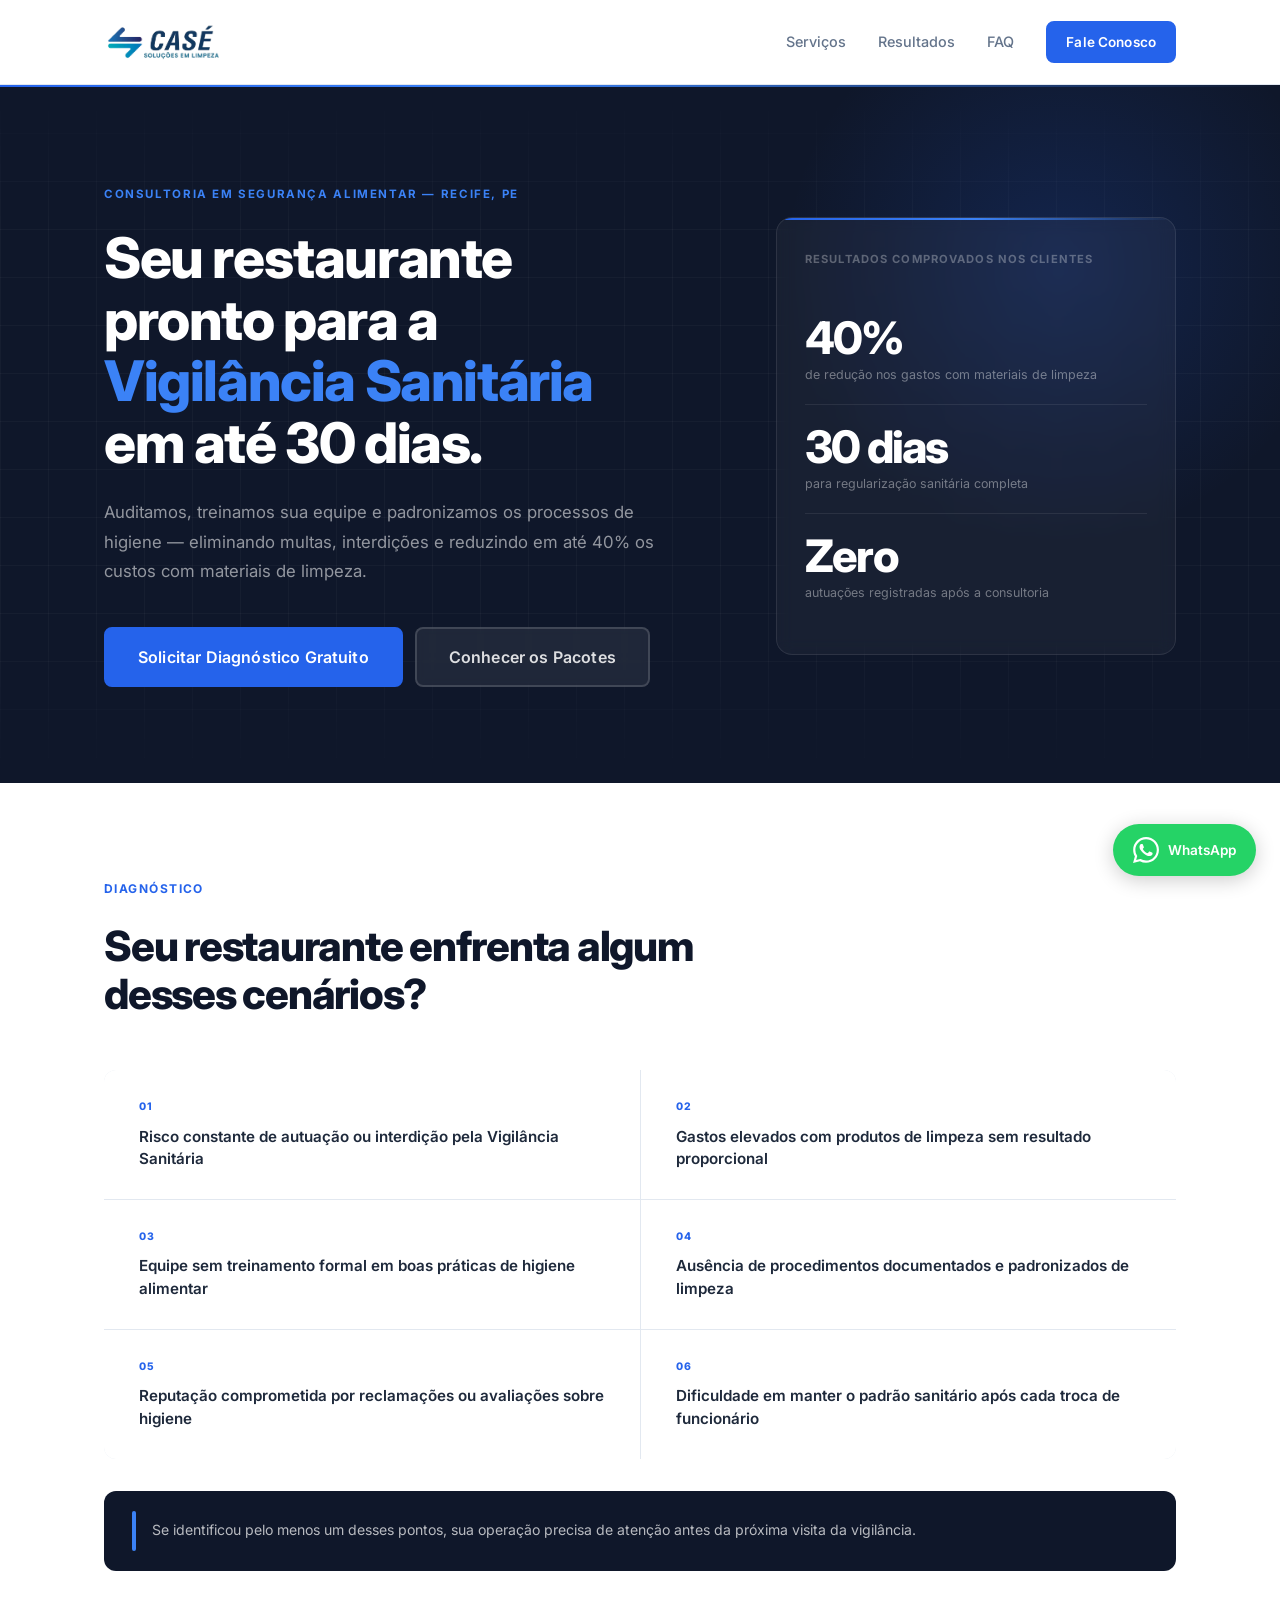
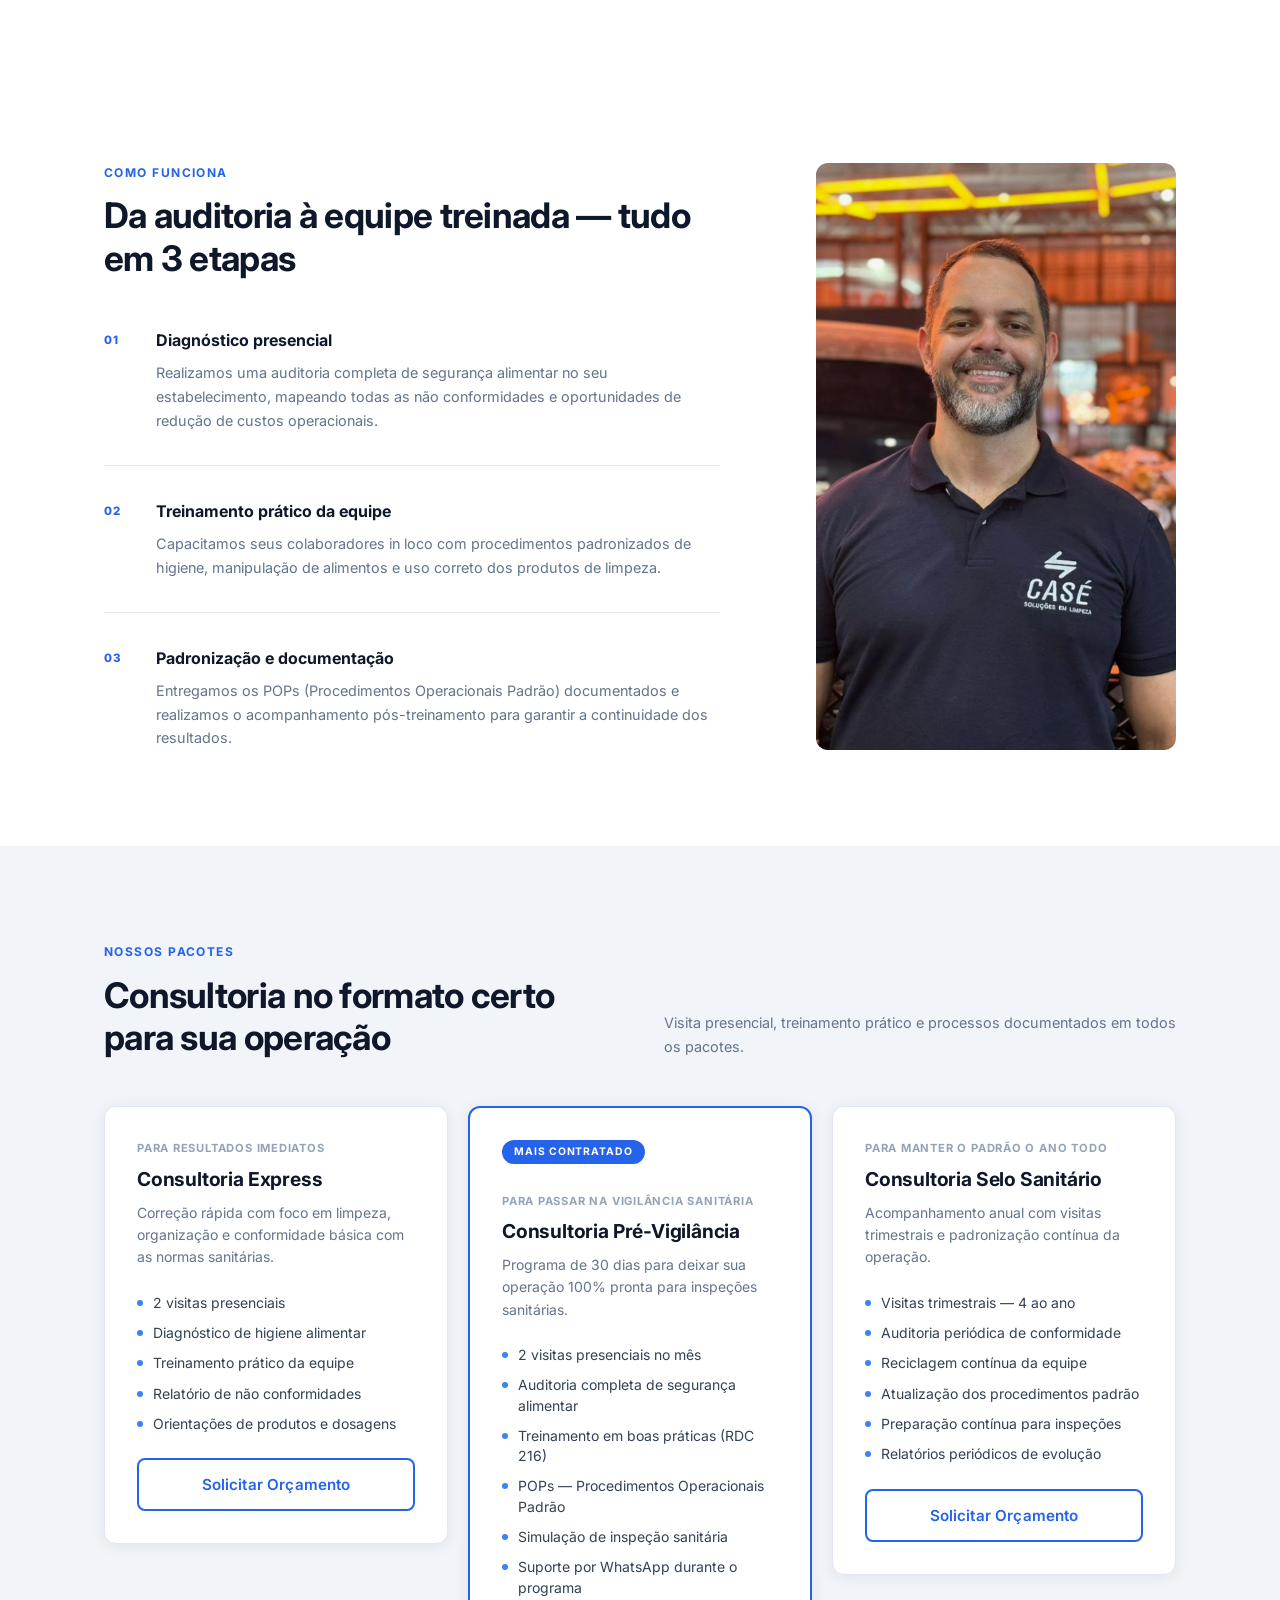
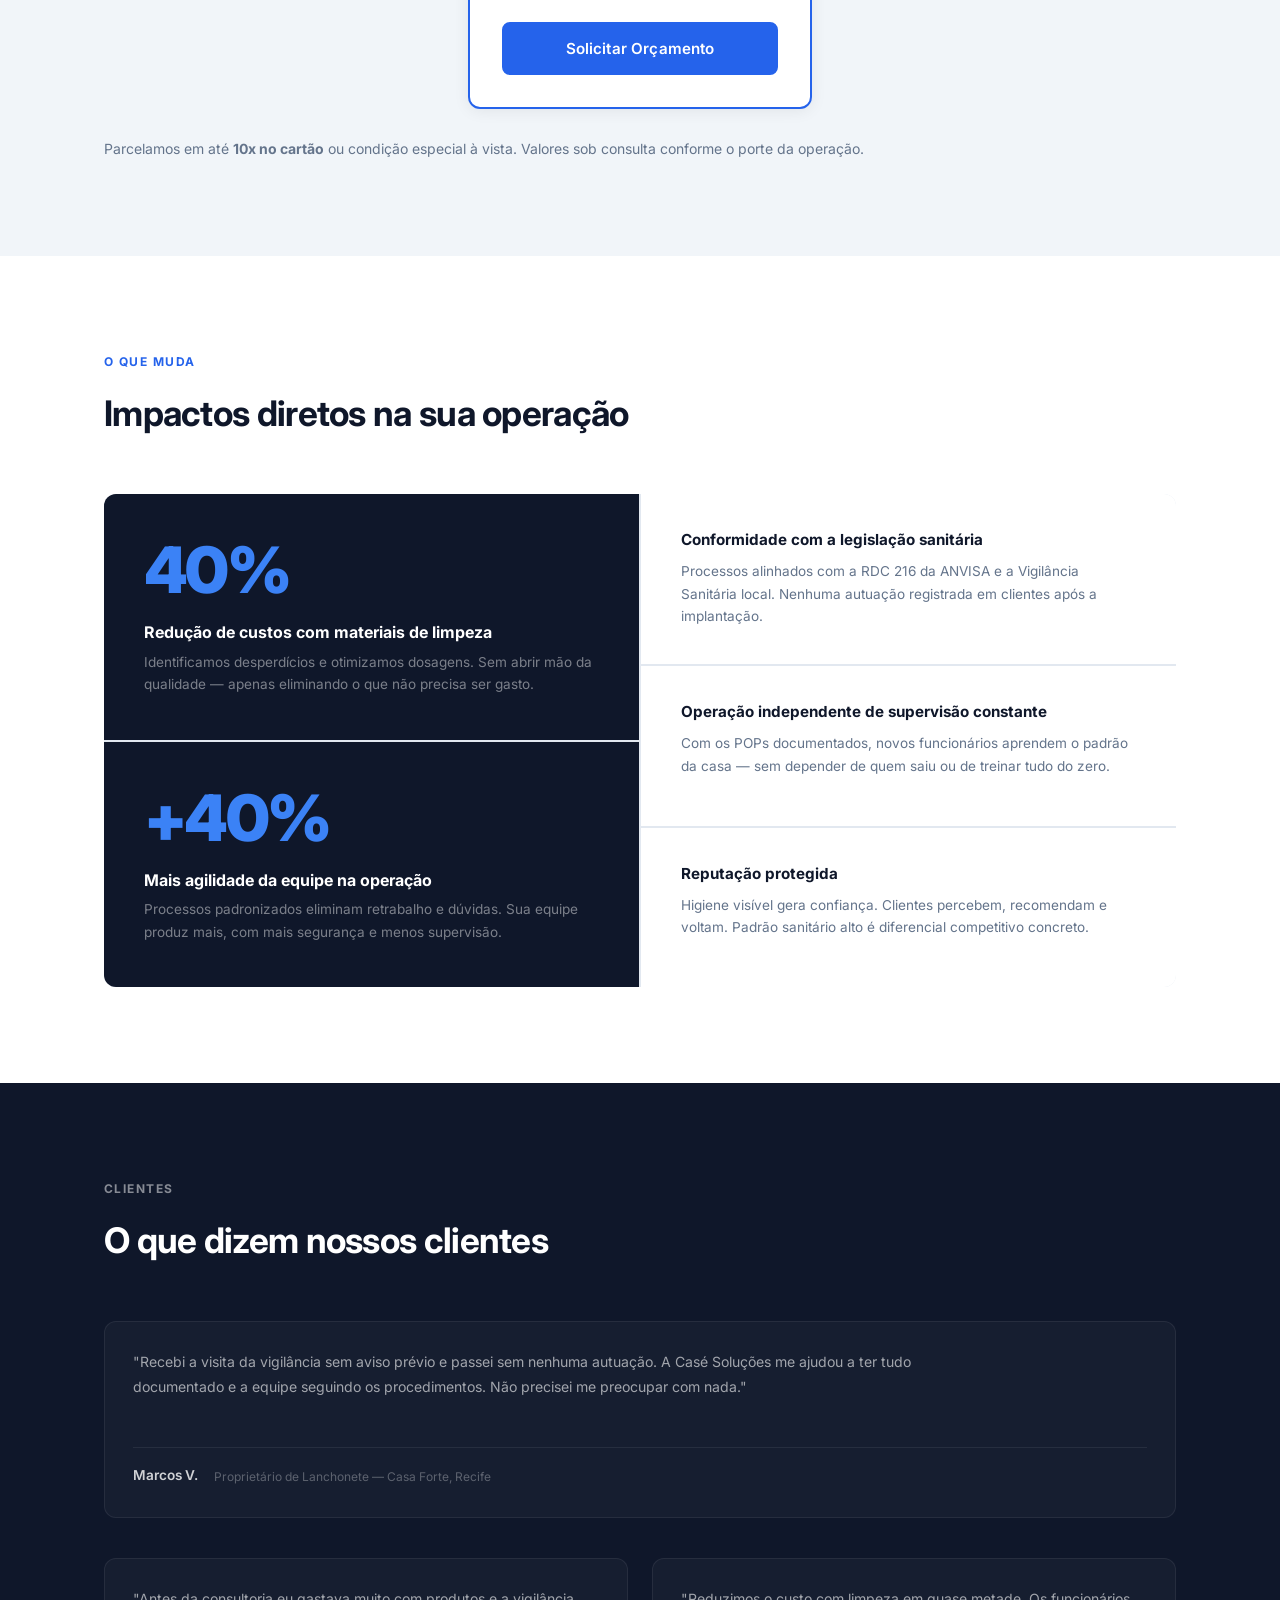
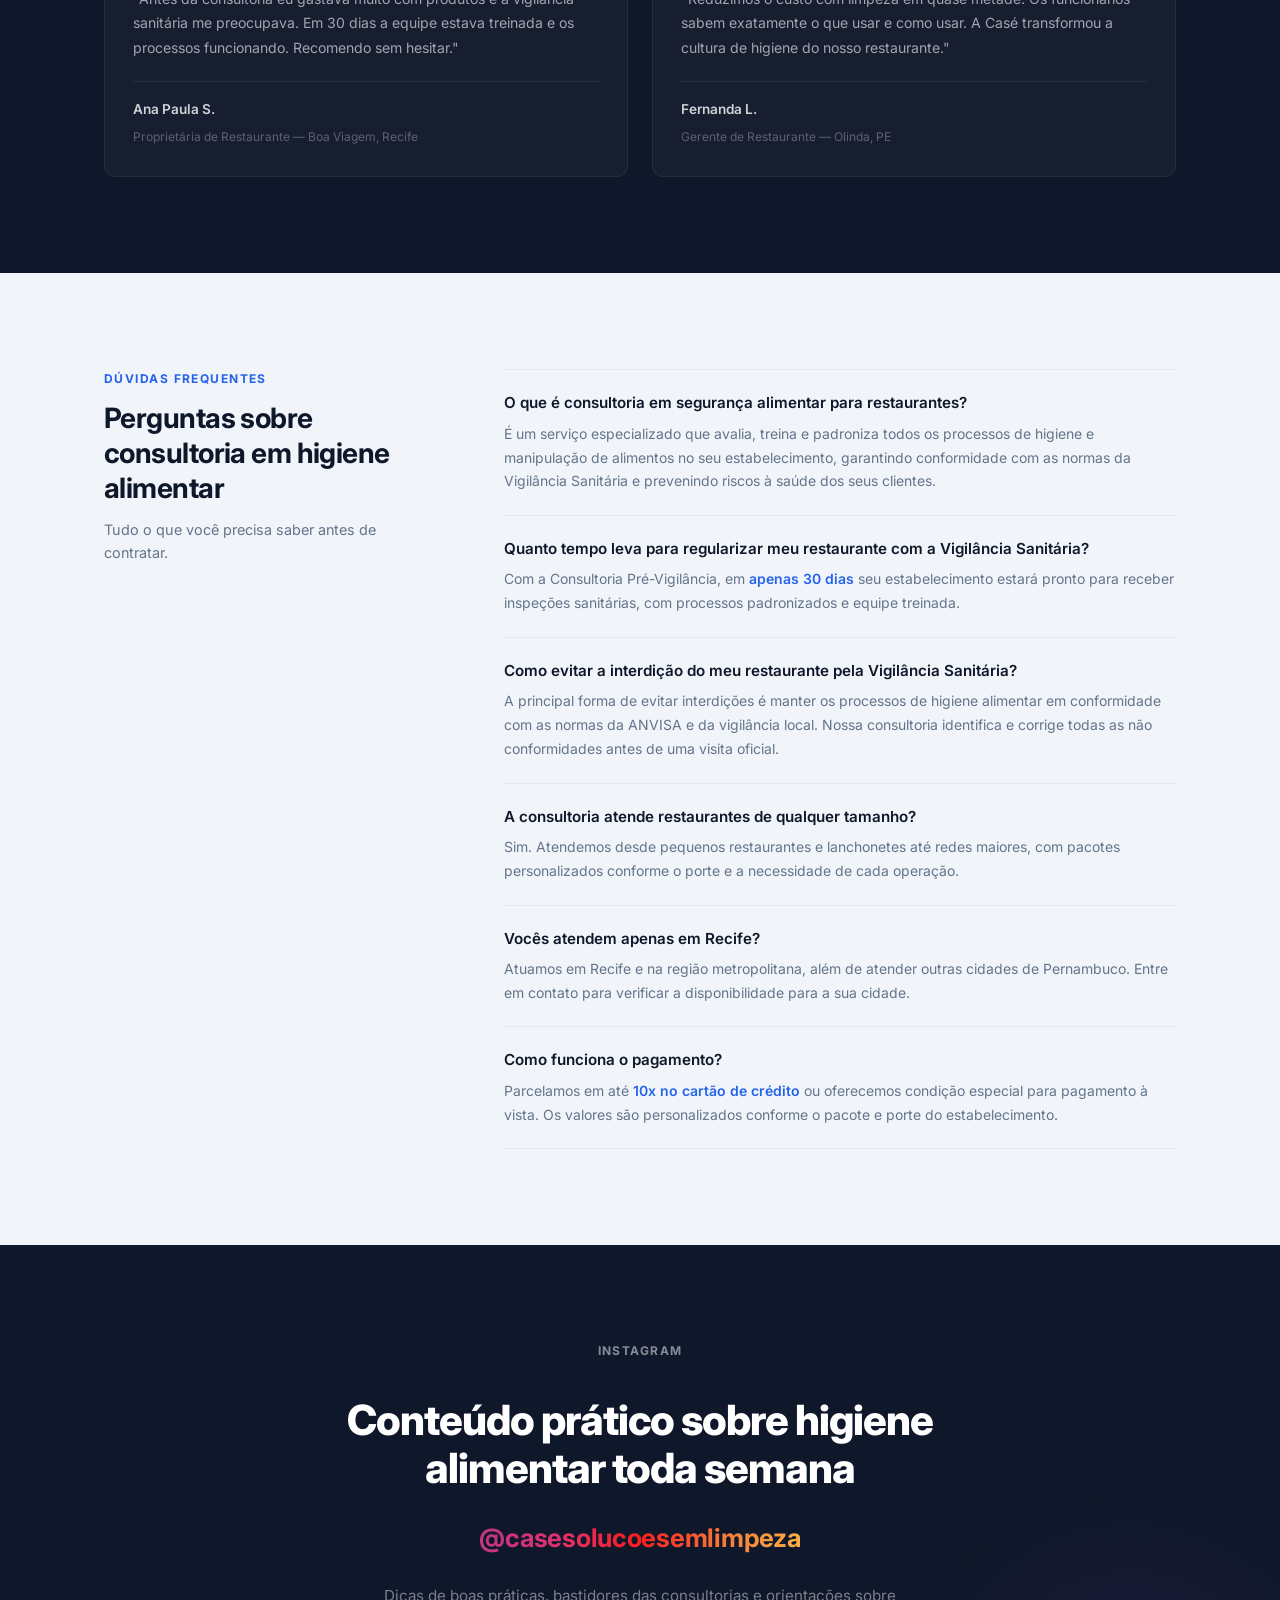
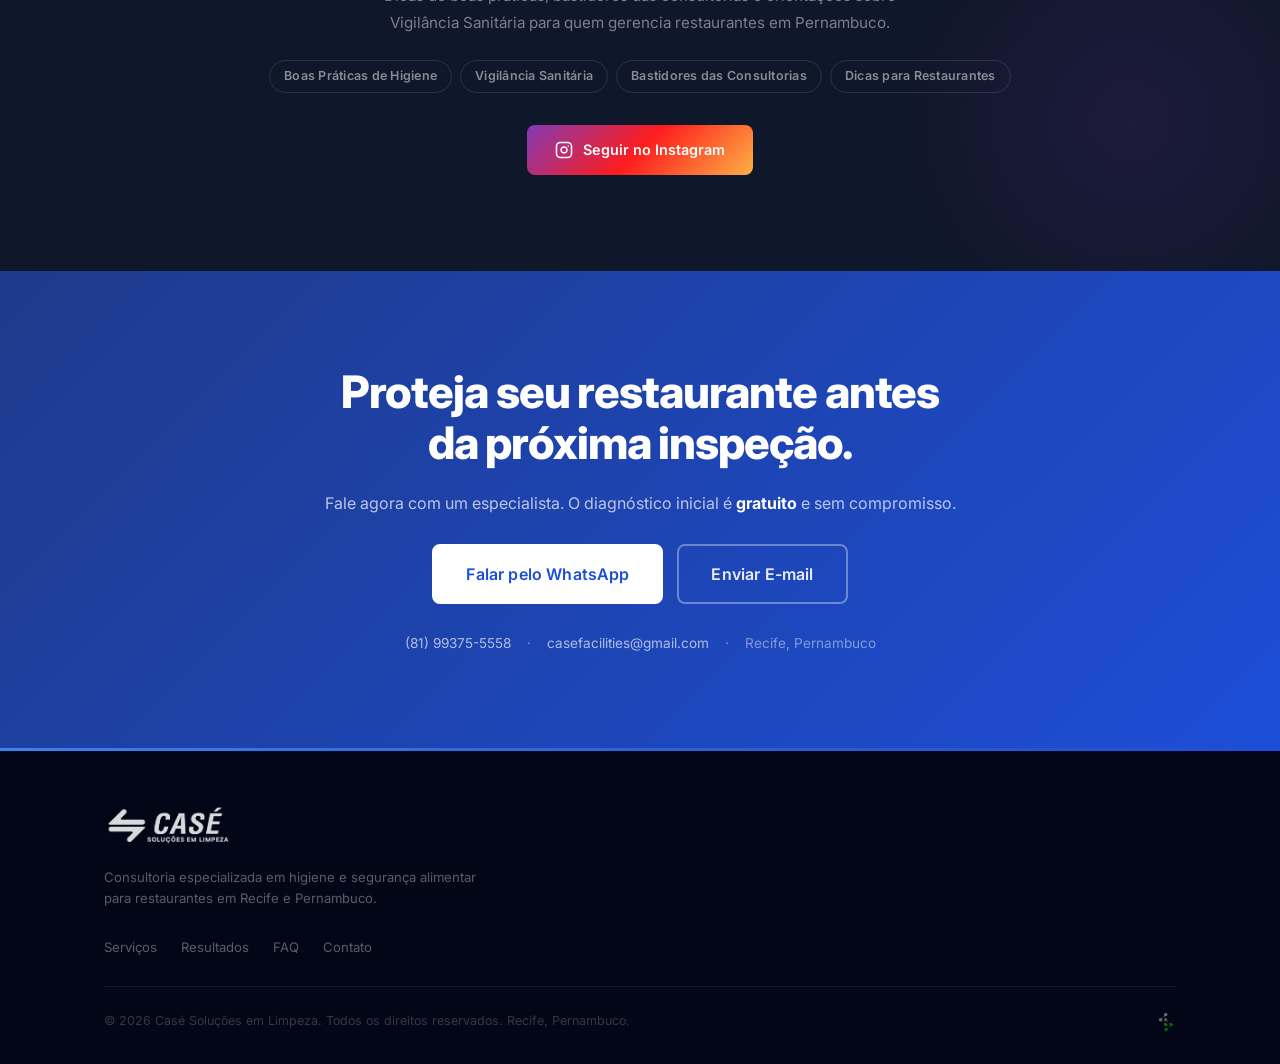
==== index.html @ 640d065f "feat: landing page Casé Soluções em Limpeza Landing page completa com foco em SEO e conversão para c" ====
<!DOCTYPE html>
<html lang="pt-BR">
<head>
  <meta charset="UTF-8" />
  <meta name="viewport" content="width=device-width, initial-scale=1.0" />

  <!-- SEO Primary -->
  <title>Consultoria em Higiene Alimentar para Restaurantes em Recife | Casé Soluções</title>
  <meta name="description" content="Evite multas e interdições da Vigilância Sanitária. Consultoria especializada em higiene e segurança alimentar para restaurantes em Recife e Pernambuco. Resultado em 30 dias. Fale agora." />
  <meta name="keywords" content="consultoria higiene alimentar restaurante, segurança alimentar Recife, vigilância sanitária restaurante, limpeza restaurante Recife, como evitar interdição restaurante, treinamento higiene alimentar Pernambuco, consultoria sanitária Recife, RDC 216 restaurante" />
  <meta name="robots" content="index, follow, max-snippet:-1, max-image-preview:large, max-video-preview:-1" />
  <meta name="author" content="Casé Soluções em Limpeza" />
  <meta name="theme-color" content="#0f172a" />
  <link rel="canonical" href="https://casesolucoesemlimpeza.com.br/" />

  <!-- Google Search Console: substituir pelo código fornecido pelo Google -->
  <!-- <meta name="google-site-verification" content="SEU_CODIGO_AQUI" /> -->

  <!-- Open Graph -->
  <meta property="og:type" content="website" />
  <meta property="og:site_name" content="Casé Soluções em Limpeza" />
  <meta property="og:title" content="Consultoria em Higiene Alimentar para Restaurantes | Casé Soluções" />
  <meta property="og:description" content="Evite multas e interdições. Consultoria especializada em segurança alimentar para restaurantes em Recife e PE. Resultado em 30 dias." />
  <meta property="og:url" content="https://casesolucoesemlimpeza.com.br/" />
  <meta property="og:locale" content="pt_BR" />
  <meta property="og:image" content="https://casesolucoesemlimpeza.com.br/og-image.jpg" />
  <meta property="og:image:width" content="1200" />
  <meta property="og:image:height" content="630" />
  <meta property="og:image:alt" content="Casé Soluções em Limpeza — Consultoria em Higiene Alimentar para Restaurantes em Recife" />

  <!-- Twitter / X Card -->
  <meta name="twitter:card" content="summary_large_image" />
  <meta name="twitter:title" content="Consultoria em Higiene Alimentar para Restaurantes | Casé Soluções" />
  <meta name="twitter:description" content="Evite multas e interdições da Vigilância Sanitária. Consultoria especializada em segurança alimentar para restaurantes em Recife e PE." />
  <meta name="twitter:image" content="https://casesolucoesemlimpeza.com.br/og-image.jpg" />

  <!-- Schema.org: LocalBusiness -->
  <script type="application/ld+json">
  {
    "@context": "https://schema.org",
    "@type": "LocalBusiness",
    "name": "Casé Soluções em Limpeza",
    "description": "Consultoria especializada em higiene e segurança alimentar para restaurantes e estabelecimentos de alimentação em Recife e Pernambuco.",
    "image": "https://casesolucoesemlimpeza.com.br/logo.png",
    "logo": "https://casesolucoesemlimpeza.com.br/logo.png",
    "telephone": "+55-81-99375-5558",
    "email": "casefacilities@gmail.com",
    "address": {
      "@type": "PostalAddress",
      "addressLocality": "Recife",
      "addressRegion": "PE",
      "addressCountry": "BR"
    },
    "geo": {
      "@type": "GeoCoordinates",
      "latitude": -8.0476,
      "longitude": -34.8770
    },
    "areaServed": [
      {
        "@type": "City",
        "name": "Recife"
      },
      {
        "@type": "State",
        "name": "Pernambuco"
      }
    ],
    "priceRange": "$$",
    "url": "https://casesolucoesemlimpeza.com.br/",
    "sameAs": [
      "https://www.instagram.com/casesolucoesemlimpeza"
    ],
    "contactPoint": {
      "@type": "ContactPoint",
      "telephone": "+55-81-99375-5558",
      "contactType": "customer service",
      "contactOption": "TollFree",
      "availableLanguage": "Portuguese"
    }
  }
  </script>

  <!-- Schema.org: Serviços -->
  <script type="application/ld+json">
  {
    "@context": "https://schema.org",
    "@type": "Service",
    "serviceType": "Consultoria em Higiene e Segurança Alimentar",
    "name": "Consultoria em Segurança Alimentar para Restaurantes",
    "description": "Auditoria, treinamento de equipe e padronização de processos de higiene alimentar para restaurantes e estabelecimentos de alimentação em Recife e Pernambuco.",
    "provider": {
      "@type": "LocalBusiness",
      "name": "Casé Soluções em Limpeza",
      "url": "https://casesolucoesemlimpeza.com.br/"
    },
    "areaServed": {
      "@type": "State",
      "name": "Pernambuco"
    },
    "hasOfferCatalog": {
      "@type": "OfferCatalog",
      "name": "Pacotes de Consultoria Sanitária",
      "itemListElement": [
        {
          "@type": "Offer",
          "itemOffered": {
            "@type": "Service",
            "name": "Consultoria Express",
            "description": "Correção rápida com 2 visitas presenciais, diagnóstico de higiene, treinamento prático e relatório de não conformidades."
          }
        },
        {
          "@type": "Offer",
          "itemOffered": {
            "@type": "Service",
            "name": "Consultoria Pré-Vigilância Sanitária",
            "description": "Programa de 30 dias com auditoria completa, treinamento em boas práticas (RDC 216), POPs documentados e simulação de inspeção sanitária."
          }
        },
        {
          "@type": "Offer",
          "itemOffered": {
            "@type": "Service",
            "name": "Consultoria Selo Sanitário",
            "description": "Acompanhamento anual com visitas trimestrais, auditoria periódica e atualização contínua dos procedimentos padrão."
          }
        }
      ]
    }
  }
  </script>

  <!-- Schema.org: FAQ -->
  <script type="application/ld+json">
  {
    "@context": "https://schema.org",
    "@type": "FAQPage",
    "mainEntity": [
      {
        "@type": "Question",
        "name": "O que é consultoria em segurança alimentar para restaurantes?",
        "acceptedAnswer": {
          "@type": "Answer",
          "text": "É um serviço especializado que avalia, treina e padroniza todos os processos de higiene e manipulação de alimentos no seu estabelecimento, garantindo conformidade com as normas da Vigilância Sanitária e prevenindo riscos à saúde dos clientes."
        }
      },
      {
        "@type": "Question",
        "name": "Quanto tempo leva para regularizar meu restaurante com a Vigilância Sanitária?",
        "acceptedAnswer": {
          "@type": "Answer",
          "text": "Com a nossa Consultoria Pré-Vigilância, em apenas 30 dias seu estabelecimento estará pronto para receber inspeções sanitárias, com processos padronizados e equipe treinada."
        }
      },
      {
        "@type": "Question",
        "name": "Como evitar interdição do meu restaurante pela Vigilância Sanitária?",
        "acceptedAnswer": {
          "@type": "Answer",
          "text": "A principal forma de evitar interdições é manter os processos de higiene alimentar em conformidade com as normas da ANVISA e vigilância local. Nossa consultoria identifica e corrige todas as não conformidades antes de uma visita oficial."
        }
      },
      {
        "@type": "Question",
        "name": "A consultoria atende restaurantes de qualquer tamanho?",
        "acceptedAnswer": {
          "@type": "Answer",
          "text": "Sim. Atendemos desde pequenos restaurantes e lanchonetes até redes maiores, com pacotes personalizados conforme o porte e necessidade de cada operação."
        }
      },
      {
        "@type": "Question",
        "name": "Vocês atendem apenas em Recife?",
        "acceptedAnswer": {
          "@type": "Answer",
          "text": "Atuamos em Recife e região metropolitana, além de atender outras cidades de Pernambuco. Entre em contato para verificar disponibilidade na sua cidade."
        }
      },
      {
        "@type": "Question",
        "name": "O que é a RDC 216 e como ela afeta meu restaurante?",
        "acceptedAnswer": {
          "@type": "Answer",
          "text": "A RDC 216 é a resolução da ANVISA que estabelece os requisitos de boas práticas para serviços de alimentação. Todo restaurante deve seguir suas diretrizes para evitar autuações e garantir a segurança dos alimentos servidos aos clientes."
        }
      }
    ]
  }
  </script>

  <link rel="icon" type="image/png" href="favicon-case.png" />
  <link rel="apple-touch-icon" href="favicon-case.png" />
  <link rel="preload" href="logo.png" as="image" />
  <link rel="stylesheet" href="styles.css" />
  <link rel="preconnect" href="https://fonts.googleapis.com" />
  <link rel="preconnect" href="https://fonts.gstatic.com" crossorigin />
  <link href="https://fonts.googleapis.com/css2?family=Inter:wght@400;500;600;700;800;900&display=swap" rel="stylesheet" />
</head>
<body>

  <!-- ===== HEADER ===== -->
  <header class="header" role="banner">
    <div class="container header__inner">
      <a href="/" class="logo" aria-label="Casé Soluções em Limpeza - Início">
        <img src="logo.png" alt="Casé Soluções em Limpeza" height="48" />
      </a>
      <nav class="header__nav" aria-label="Navegação principal">
        <a href="#servicos">Serviços</a>
        <a href="#resultados">Resultados</a>
        <a href="#faq">FAQ</a>
        <a href="#contato" class="btn btn--primary btn--sm">Fale Conosco</a>
      </nav>
    </div>
  </header>

  <main>

    <!-- ===== HERO ===== -->
    <section class="hero" aria-labelledby="hero-title">

      <!-- Decoração de fundo -->
      <div class="hero__bg-grid" aria-hidden="true"></div>
      <div class="hero__bg-glow" aria-hidden="true"></div>

      <div class="container hero__inner">

        <div class="hero__content">
          <p class="hero__eyebrow">Consultoria em Segurança Alimentar — Recife, PE</p>

          <h1 id="hero-title">
            Seu restaurante pronto para a<br />
            <span class="hero__accent">Vigilância Sanitária</span><br />
            em até 30 dias.
          </h1>

          <p class="hero__sub">
            Auditamos, treinamos sua equipe e padronizamos os processos de higiene — eliminando multas, interdições e reduzindo em até 40% os custos com materiais de limpeza.
          </p>

          <div class="hero__ctas">
            <a
              href="https://wa.me/5581993755558?text=Ol%C3%A1!%20Quero%20saber%20mais%20sobre%20a%20consultoria%20para%20meu%20restaurante."
              target="_blank"
              rel="noopener noreferrer"
              class="btn btn--primary btn--lg"
            >
              Solicitar Diagnóstico Gratuito
            </a>
            <a href="#servicos" class="btn btn--hero-secondary btn--lg">
              Conhecer os Pacotes
            </a>
          </div>
        </div>

        <div class="hero__aside" aria-hidden="true">
          <div class="hero__aside-card">
            <p class="hero__aside-label">Resultados comprovados nos clientes</p>
            <div class="hero__aside-stat">
              <span class="hero__aside-num">40%</span>
              <span class="hero__aside-desc">de redução nos gastos com materiais de limpeza</span>
            </div>
            <div class="hero__aside-divider"></div>
            <div class="hero__aside-stat">
              <span class="hero__aside-num">30 dias</span>
              <span class="hero__aside-desc">para regularização sanitária completa</span>
            </div>
            <div class="hero__aside-divider"></div>
            <div class="hero__aside-stat">
              <span class="hero__aside-num">Zero</span>
              <span class="hero__aside-desc">autuações registradas após a consultoria</span>
            </div>
          </div>
        </div>

      </div>
    </section>

    <!-- ===== PROBLEMA ===== -->
    <section class="problem" aria-labelledby="problem-title">
      <div class="container">
        <div class="problem__header">
          <p class="section__label">Diagnóstico</p>
          <h2 id="problem-title">Seu restaurante enfrenta algum desses cenários?</h2>
        </div>
        <ol class="problem__list" role="list">
          <li class="problem__item">
            <span class="problem__num" aria-hidden="true">01</span>
            <p>Risco constante de autuação ou interdição pela Vigilância Sanitária</p>
          </li>
          <li class="problem__item">
            <span class="problem__num" aria-hidden="true">02</span>
            <p>Gastos elevados com produtos de limpeza sem resultado proporcional</p>
          </li>
          <li class="problem__item">
            <span class="problem__num" aria-hidden="true">03</span>
            <p>Equipe sem treinamento formal em boas práticas de higiene alimentar</p>
          </li>
          <li class="problem__item">
            <span class="problem__num" aria-hidden="true">04</span>
            <p>Ausência de procedimentos documentados e padronizados de limpeza</p>
          </li>
          <li class="problem__item">
            <span class="problem__num" aria-hidden="true">05</span>
            <p>Reputação comprometida por reclamações ou avaliações sobre higiene</p>
          </li>
          <li class="problem__item">
            <span class="problem__num" aria-hidden="true">06</span>
            <p>Dificuldade em manter o padrão sanitário após cada troca de funcionário</p>
          </li>
        </ol>
        <p class="problem__note">
          Se identificou pelo menos um desses pontos, sua operação precisa de atenção antes da próxima visita da vigilância.
        </p>
      </div>
    </section>

    <!-- ===== SOLUÇÃO ===== -->
    <section class="solution" aria-labelledby="solution-title">
      <div class="container solution__inner">
        <div class="solution__text">
          <p class="section__label">Como funciona</p>
          <h2 id="solution-title">Da auditoria à equipe treinada — tudo em 3 etapas</h2>
          <ol class="solution__steps" role="list">
            <li class="solution__step">
              <span class="step-num" aria-hidden="true">01</span>
              <div>
                <h3>Diagnóstico presencial</h3>
                <p>Realizamos uma auditoria completa de segurança alimentar no seu estabelecimento, mapeando todas as não conformidades e oportunidades de redução de custos operacionais.</p>
              </div>
            </li>
            <li class="solution__step">
              <span class="step-num" aria-hidden="true">02</span>
              <div>
                <h3>Treinamento prático da equipe</h3>
                <p>Capacitamos seus colaboradores in loco com procedimentos padronizados de higiene, manipulação de alimentos e uso correto dos produtos de limpeza.</p>
              </div>
            </li>
            <li class="solution__step">
              <span class="step-num" aria-hidden="true">03</span>
              <div>
                <h3>Padronização e documentação</h3>
                <p>Entregamos os POPs (Procedimentos Operacionais Padrão) documentados e realizamos o acompanhamento pós-treinamento para garantir a continuidade dos resultados.</p>
              </div>
            </li>
          </ol>
        </div>
        <div class="solution__photo">
          <img
            src="foto-case.png"
            alt="Especialista em higiene alimentar da Casé Soluções — Recife, PE"
            width="480"
            height="480"
            loading="lazy"
            decoding="async"
          />
        </div>
      </div>
    </section>

    <!-- ===== SERVIÇOS ===== -->
    <section class="services" id="servicos" aria-labelledby="services-title">
      <div class="container">
        <div class="services__header">
          <div>
            <p class="section__label">Nossos pacotes</p>
            <h2 id="services-title">Consultoria no formato certo para sua operação</h2>
          </div>
          <p class="services__sub">Visita presencial, treinamento prático e processos documentados em todos os pacotes.</p>
        </div>

        <div class="plans" role="list">

          <article class="plan" role="listitem">
            <div class="plan__header">
              <p class="plan__tag">Para resultados imediatos</p>
              <h3 class="plan__name">Consultoria Express</h3>
              <p class="plan__desc">Correção rápida com foco em limpeza, organização e conformidade básica com as normas sanitárias.</p>
            </div>
            <ul class="plan__features" role="list">
              <li>2 visitas presenciais</li>
              <li>Diagnóstico de higiene alimentar</li>
              <li>Treinamento prático da equipe</li>
              <li>Relatório de não conformidades</li>
              <li>Orientações de produtos e dosagens</li>
            </ul>
            <a
              href="https://wa.me/5581993755558?text=Quero%20saber%20mais%20sobre%20a%20Consultoria%20Express"
              target="_blank"
              rel="noopener noreferrer"
              class="btn btn--outline"
            >Solicitar Orçamento</a>
          </article>

          <article class="plan plan--featured" role="listitem">
            <p class="plan__highlight-label">Mais contratado</p>
            <div class="plan__header">
              <p class="plan__tag">Para passar na Vigilância Sanitária</p>
              <h3 class="plan__name">Consultoria Pré-Vigilância</h3>
              <p class="plan__desc">Programa de 30 dias para deixar sua operação 100% pronta para inspeções sanitárias.</p>
            </div>
            <ul class="plan__features" role="list">
              <li>2 visitas presenciais no mês</li>
              <li>Auditoria completa de segurança alimentar</li>
              <li>Treinamento em boas práticas (RDC 216)</li>
              <li>POPs — Procedimentos Operacionais Padrão</li>
              <li>Simulação de inspeção sanitária</li>
              <li>Suporte por WhatsApp durante o programa</li>
            </ul>
            <a
              href="https://wa.me/5581993755558?text=Quero%20saber%20mais%20sobre%20a%20Consultoria%20Pr%C3%A9-Vigil%C3%A2ncia"
              target="_blank"
              rel="noopener noreferrer"
              class="btn btn--primary"
            >Solicitar Orçamento</a>
          </article>

          <article class="plan" role="listitem">
            <div class="plan__header">
              <p class="plan__tag">Para manter o padrão o ano todo</p>
              <h3 class="plan__name">Consultoria Selo Sanitário</h3>
              <p class="plan__desc">Acompanhamento anual com visitas trimestrais e padronização contínua da operação.</p>
            </div>
            <ul class="plan__features" role="list">
              <li>Visitas trimestrais — 4 ao ano</li>
              <li>Auditoria periódica de conformidade</li>
              <li>Reciclagem contínua da equipe</li>
              <li>Atualização dos procedimentos padrão</li>
              <li>Preparação contínua para inspeções</li>
              <li>Relatórios periódicos de evolução</li>
            </ul>
            <a
              href="https://wa.me/5581993755558?text=Quero%20saber%20mais%20sobre%20o%20Selo%20Sanit%C3%A1rio"
              target="_blank"
              rel="noopener noreferrer"
              class="btn btn--outline"
            >Solicitar Orçamento</a>
          </article>

        </div>

        <p class="plans__note">
          Parcelamos em até <strong>10x no cartão</strong> ou condição especial à vista. Valores sob consulta conforme o porte da operação.
        </p>
      </div>
    </section>

    <!-- ===== RESULTADOS ===== -->
    <section class="results" id="resultados" aria-labelledby="results-title">
      <div class="container">
        <p class="section__label">O que muda</p>
        <h2 id="results-title">Impactos diretos na sua operação</h2>
        <div class="results__layout">
          <div class="results__big">
            <div class="result__big-item">
              <span class="result__big-num">40%</span>
              <div class="result__big-text">
                <h3>Redução de custos com materiais de limpeza</h3>
                <p>Identificamos desperdícios e otimizamos dosagens. Sem abrir mão da qualidade — apenas eliminando o que não precisa ser gasto.</p>
              </div>
            </div>
            <div class="result__big-item">
              <span class="result__big-num">+40%</span>
              <div class="result__big-text">
                <h3>Mais agilidade da equipe na operação</h3>
                <p>Processos padronizados eliminam retrabalho e dúvidas. Sua equipe produz mais, com mais segurança e menos supervisão.</p>
              </div>
            </div>
          </div>
          <div class="results__list">
            <div class="result__list-item">
              <h3>Conformidade com a legislação sanitária</h3>
              <p>Processos alinhados com a RDC 216 da ANVISA e a Vigilância Sanitária local. Nenhuma autuação registrada em clientes após a implantação.</p>
            </div>
            <div class="result__list-item">
              <h3>Operação independente de supervisão constante</h3>
              <p>Com os POPs documentados, novos funcionários aprendem o padrão da casa — sem depender de quem saiu ou de treinar tudo do zero.</p>
            </div>
            <div class="result__list-item">
              <h3>Reputação protegida</h3>
              <p>Higiene visível gera confiança. Clientes percebem, recomendam e voltam. Padrão sanitário alto é diferencial competitivo concreto.</p>
            </div>
          </div>
        </div>
      </div>
    </section>

    <!-- ===== DEPOIMENTOS ===== -->
    <section class="testimonials" aria-labelledby="testimonials-title">
      <div class="container">
        <div class="testimonials__header">
          <p class="section__label section__label--light">Clientes</p>
          <h2 id="testimonials-title">O que dizem nossos clientes</h2>
        </div>

        <blockquote class="testimonial testimonial--featured">
          <p>"Recebi a visita da vigilância sem aviso prévio e passei sem nenhuma autuação. A Casé Soluções me ajudou a ter tudo documentado e a equipe seguindo os procedimentos. Não precisei me preocupar com nada."</p>
          <footer>
            <cite>Marcos V.</cite>
            <span>Proprietário de Lanchonete — Casa Forte, Recife</span>
          </footer>
        </blockquote>

        <div class="testimonials__row">
          <blockquote class="testimonial">
            <p>"Antes da consultoria eu gastava muito com produtos e a vigilância sanitária me preocupava. Em 30 dias a equipe estava treinada e os processos funcionando. Recomendo sem hesitar."</p>
            <footer>
              <cite>Ana Paula S.</cite>
              <span>Proprietária de Restaurante — Boa Viagem, Recife</span>
            </footer>
          </blockquote>
          <blockquote class="testimonial">
            <p>"Reduzimos o custo com limpeza em quase metade. Os funcionários sabem exatamente o que usar e como usar. A Casé transformou a cultura de higiene do nosso restaurante."</p>
            <footer>
              <cite>Fernanda L.</cite>
              <span>Gerente de Restaurante — Olinda, PE</span>
            </footer>
          </blockquote>
        </div>
      </div>
    </section>

    <!-- ===== FAQ ===== -->
    <section class="faq" id="faq" aria-labelledby="faq-title">
      <div class="container faq__inner">
        <div class="faq__header">
          <p class="section__label">Dúvidas frequentes</p>
          <h2 id="faq-title">Perguntas sobre consultoria em higiene alimentar</h2>
          <p class="faq__sub">Tudo o que você precisa saber antes de contratar.</p>
        </div>
        <dl class="faq__list">
          <div class="faq__item">
            <dt>O que é consultoria em segurança alimentar para restaurantes?</dt>
            <dd>É um serviço especializado que avalia, treina e padroniza todos os processos de higiene e manipulação de alimentos no seu estabelecimento, garantindo conformidade com as normas da Vigilância Sanitária e prevenindo riscos à saúde dos seus clientes.</dd>
          </div>
          <div class="faq__item">
            <dt>Quanto tempo leva para regularizar meu restaurante com a Vigilância Sanitária?</dt>
            <dd>Com a Consultoria Pré-Vigilância, em <strong>apenas 30 dias</strong> seu estabelecimento estará pronto para receber inspeções sanitárias, com processos padronizados e equipe treinada.</dd>
          </div>
          <div class="faq__item">
            <dt>Como evitar a interdição do meu restaurante pela Vigilância Sanitária?</dt>
            <dd>A principal forma de evitar interdições é manter os processos de higiene alimentar em conformidade com as normas da ANVISA e da vigilância local. Nossa consultoria identifica e corrige todas as não conformidades antes de uma visita oficial.</dd>
          </div>
          <div class="faq__item">
            <dt>A consultoria atende restaurantes de qualquer tamanho?</dt>
            <dd>Sim. Atendemos desde pequenos restaurantes e lanchonetes até redes maiores, com pacotes personalizados conforme o porte e a necessidade de cada operação.</dd>
          </div>
          <div class="faq__item">
            <dt>Vocês atendem apenas em Recife?</dt>
            <dd>Atuamos em Recife e na região metropolitana, além de atender outras cidades de Pernambuco. Entre em contato para verificar a disponibilidade para a sua cidade.</dd>
          </div>
          <div class="faq__item">
            <dt>Como funciona o pagamento?</dt>
            <dd>Parcelamos em até <strong>10x no cartão de crédito</strong> ou oferecemos condição especial para pagamento à vista. Os valores são personalizados conforme o pacote e porte do estabelecimento.</dd>
          </div>
        </dl>
      </div>
    </section>

    <!-- ===== INSTAGRAM ===== -->
    <section class="instagram" aria-labelledby="instagram-title">
      <div class="container instagram__inner">

        <p class="section__label section__label--light">Instagram</p>

        <h2 id="instagram-title">Conteúdo prático sobre higiene alimentar toda semana</h2>

        <a
          href="https://www.instagram.com/casesolucoesemlimpeza"
          target="_blank"
          rel="noopener noreferrer"
          class="instagram__handle-link"
          aria-label="Ver perfil no Instagram"
        >
          @casesolucoesemlimpeza
        </a>

        <p class="instagram__desc">Dicas de boas práticas, bastidores das consultorias e orientações sobre Vigilância Sanitária para quem gerencia restaurantes em Pernambuco.</p>

        <div class="instagram__topics" aria-label="Temas abordados">
          <span>Boas Práticas de Higiene</span>
          <span>Vigilância Sanitária</span>
          <span>Bastidores das Consultorias</span>
          <span>Dicas para Restaurantes</span>
        </div>

        <a
          href="https://www.instagram.com/casesolucoesemlimpeza"
          target="_blank"
          rel="noopener noreferrer"
          class="instagram__btn"
          aria-label="Seguir @casesolucoesemlimpeza no Instagram"
        >
          <svg xmlns="http://www.w3.org/2000/svg" width="18" height="18" viewBox="0 0 24 24" fill="none" stroke="currentColor" stroke-width="2" stroke-linecap="round" stroke-linejoin="round" aria-hidden="true">
            <rect x="2" y="2" width="20" height="20" rx="5" ry="5"></rect>
            <path d="M16 11.37A4 4 0 1 1 12.63 8 4 4 0 0 1 16 11.37z"></path>
            <line x1="17.5" y1="6.5" x2="17.51" y2="6.5"></line>
          </svg>
          Seguir no Instagram
        </a>

      </div>
    </section>

    <!-- ===== CTA FINAL ===== -->
    <section class="cta-final" id="contato" aria-labelledby="cta-title">
      <div class="container cta-final__inner">
        <h2 id="cta-title">Proteja seu restaurante antes da próxima inspeção.</h2>
        <p>Fale agora com um especialista. O diagnóstico inicial é <strong>gratuito</strong> e sem compromisso.</p>
        <div class="cta-final__actions">
          <a
            href="https://wa.me/5581993755558?text=Ol%C3%A1!%20Quero%20agendar%20um%20diagn%C3%B3stico%20gratuito%20para%20meu%20restaurante."
            target="_blank"
            rel="noopener noreferrer"
            class="btn btn--white btn--lg"
          >
            Falar pelo WhatsApp
          </a>
          <a href="mailto:casefacilities@gmail.com" class="btn btn--outline-light btn--lg">
            Enviar E-mail
          </a>
        </div>
        <address class="cta-final__contact">
          <a href="tel:+5581993755558">(81) 99375-5558</a>
          <span aria-hidden="true">·</span>
          <a href="mailto:casefacilities@gmail.com">casefacilities@gmail.com</a>
          <span aria-hidden="true">·</span>
          <span>Recife, Pernambuco</span>
        </address>
      </div>
    </section>

  </main>

  <!-- ===== FOOTER ===== -->
  <footer class="footer" role="contentinfo">
    <div class="container footer__inner">
      <div class="footer__brand">
        <img src="logo.png" alt="Casé Soluções em Limpeza" height="52" class="footer__logo-img" />
        <p>Consultoria especializada em higiene e segurança alimentar para restaurantes em Recife e Pernambuco.</p>
      </div>
      <nav class="footer__links" aria-label="Links do rodapé">
        <a href="#servicos">Serviços</a>
        <a href="#resultados">Resultados</a>
        <a href="#faq">FAQ</a>
        <a href="mailto:casefacilities@gmail.com">Contato</a>
      </nav>
      <div class="footer__bottom">
        <p class="footer__copy">
          &copy; 2026 Casé Soluções em Limpeza. Todos os direitos reservados. Recife, Pernambuco.
        </p>
        <a
          href="https://www.simpli.ia.br"
          target="_blank"
          rel="noopener noreferrer"
          class="footer__simpli"
          aria-label="Desenvolvido por Simpli"
        >
          <img src="simpli-branco.svg" alt="Simpli" height="20" />
        </a>
      </div>
    </div>
  </footer>

  <!-- WhatsApp Floating Button -->
  <a
    href="https://wa.me/5581993755558?text=Ol%C3%A1!%20Quero%20saber%20mais%20sobre%20a%20consultoria."
    target="_blank"
    rel="noopener noreferrer"
    class="whatsapp-float"
    aria-label="Falar pelo WhatsApp"
  >
    <svg xmlns="http://www.w3.org/2000/svg" viewBox="0 0 24 24" fill="currentColor" width="26" height="26" aria-hidden="true">
      <path d="M17.472 14.382c-.297-.149-1.758-.867-2.03-.967-.273-.099-.471-.148-.67.15-.197.297-.767.966-.94 1.164-.173.199-.347.223-.644.075-.297-.15-1.255-.463-2.39-1.475-.883-.788-1.48-1.761-1.653-2.059-.173-.297-.018-.458.13-.606.134-.133.298-.347.446-.52.149-.174.198-.298.298-.497.099-.198.05-.371-.025-.52-.075-.149-.669-1.612-.916-2.207-.242-.579-.487-.5-.669-.51-.173-.008-.371-.01-.57-.01-.198 0-.52.074-.792.372-.272.297-1.04 1.016-1.04 2.479 0 1.462 1.065 2.875 1.213 3.074.149.198 2.096 3.2 5.077 4.487.709.306 1.262.489 1.694.625.712.227 1.36.195 1.871.118.571-.085 1.758-.719 2.006-1.413.248-.694.248-1.289.173-1.413-.074-.124-.272-.198-.57-.347m-5.421 7.403h-.004a9.87 9.87 0 01-5.031-1.378l-.361-.214-3.741.982.998-3.648-.235-.374a9.86 9.86 0 01-1.51-5.26c.001-5.45 4.436-9.884 9.888-9.884 2.64 0 5.122 1.03 6.988 2.898a9.825 9.825 0 012.893 6.994c-.003 5.45-4.437 9.884-9.885 9.884m8.413-18.297A11.815 11.815 0 0012.05 0C5.495 0 .16 5.335.157 11.892c0 2.096.547 4.142 1.588 5.945L.057 24l6.305-1.654a11.882 11.882 0 005.683 1.448h.005c6.554 0 11.89-5.335 11.893-11.893a11.821 11.821 0 00-3.48-8.413z"/>
    </svg>
    <span>WhatsApp</span>
  </a>

</body>
</html>
---- styles.css ----
/* =============================================
   CASÉ SOLUÇÕES — Landing Page
   Design: Professional, Blue, Sales-focused
   ============================================= */

/* ===== RESET & BASE ===== */
*, *::before, *::after {
  box-sizing: border-box;
  margin: 0;
  padding: 0;
}

:root {
  /* Blues */
  --blue-900: #1e3a8a;
  --blue-800: #1d4ed8;
  --blue-600: #2563eb;
  --blue-500: #3b82f6;
  --blue-100: #dbeafe;
  --blue-50:  #eff6ff;

  /* Neutrals */
  --slate-950: #020617;
  --slate-900: #0f172a;
  --slate-800: #1e293b;
  --slate-700: #334155;
  --slate-500: #64748b;
  --slate-400: #94a3b8;
  --slate-200: #e2e8f0;
  --slate-100: #f1f5f9;
  --white:     #ffffff;

  --font: 'Inter', system-ui, -apple-system, sans-serif;
  --radius: 12px;
  --radius-sm: 8px;
  --shadow: 0 2px 16px rgba(0,0,0,0.07);
  --shadow-md: 0 4px 24px rgba(0,0,0,0.10);
  --shadow-lg: 0 8px 40px rgba(0,0,0,0.14);

  --max-w: 1120px;
  --section-py: 96px;
}

html {
  scroll-behavior: smooth;
  font-size: 16px;
}

body {
  font-family: var(--font);
  color: var(--slate-700);
  background: var(--white);
  line-height: 1.65;
  -webkit-font-smoothing: antialiased;
}

/* ===== UTILITIES ===== */
.container {
  width: 100%;
  max-width: var(--max-w);
  margin-inline: auto;
  padding-inline: 24px;
}

.section__label {
  display: block;
  font-size: 0.75rem;
  font-weight: 700;
  letter-spacing: 0.12em;
  text-transform: uppercase;
  color: var(--blue-600);
  margin-bottom: 12px;
}

.section__label--light { color: rgba(255,255,255,0.5); }

.section__sub {
  color: var(--slate-500);
  font-size: 1.05rem;
  max-width: 540px;
  margin: 8px auto 56px;
  text-align: center;
  line-height: 1.7;
}

/* ===== BUTTONS ===== */
.btn {
  display: inline-flex;
  align-items: center;
  justify-content: center;
  gap: 8px;
  font-family: var(--font);
  font-weight: 600;
  font-size: 0.95rem;
  border-radius: var(--radius-sm);
  padding: 12px 24px;
  cursor: pointer;
  text-decoration: none;
  transition: all 0.18s ease;
  border: 2px solid transparent;
  white-space: nowrap;
  letter-spacing: 0.01em;
}

.btn--sm  { font-size: 0.85rem; padding: 8px 18px; }
.btn--lg  { font-size: 1rem; padding: 15px 32px; }

.btn--primary {
  background: var(--blue-600);
  color: var(--white);
  border-color: var(--blue-600);
}
.btn--primary:hover {
  background: var(--blue-800);
  border-color: var(--blue-800);
  transform: translateY(-1px);
  box-shadow: 0 4px 20px rgba(37,99,235,0.35);
}

.btn--outline {
  background: transparent;
  color: var(--blue-600);
  border-color: var(--blue-600);
}
.btn--outline:hover {
  background: var(--blue-50);
  transform: translateY(-1px);
}

.btn--outline-light {
  background: transparent;
  color: rgba(255,255,255,0.9);
  border-color: rgba(255,255,255,0.35);
}
.btn--outline-light:hover {
  background: rgba(255,255,255,0.1);
  border-color: rgba(255,255,255,0.6);
}

.btn--white {
  background: var(--white);
  color: var(--blue-800);
  border-color: var(--white);
}
.btn--white:hover {
  background: var(--blue-50);
  box-shadow: 0 4px 20px rgba(0,0,0,0.15);
  transform: translateY(-1px);
}

/* ===== HEADER ===== */
.header {
  position: sticky;
  top: 0;
  z-index: 100;
  background: rgba(255,255,255,0.96);
  backdrop-filter: blur(8px);
  border-bottom: 1px solid var(--slate-200);
  padding: 18px 0;
}

.header__inner {
  display: flex;
  align-items: center;
  justify-content: space-between;
  gap: 24px;
}

.logo {
  display: flex;
  align-items: center;
  text-decoration: none;
}

.logo img {
  height: 48px;
  width: auto;
  display: block;
}

.header__nav {
  display: flex;
  align-items: center;
  gap: 32px;
}

.header__nav a:not(.btn) {
  text-decoration: none;
  color: var(--slate-500);
  font-size: 0.9rem;
  font-weight: 500;
  transition: color 0.15s;
}

.header__nav a:not(.btn):hover { color: var(--slate-900); }

/* ===== HERO ===== */
.hero {
  background: var(--slate-900);
  padding: 100px 0 96px;
  position: relative;
  overflow: hidden;
}

/* Linha de acento no topo */
.hero::before {
  content: '';
  position: absolute;
  top: 0;
  left: 0;
  right: 0;
  height: 2px;
  background: linear-gradient(90deg, var(--blue-600) 0%, var(--blue-500) 40%, transparent 100%);
  z-index: 2;
}

/* Grid sutil de fundo */
.hero__bg-grid {
  position: absolute;
  inset: 0;
  background-image:
    linear-gradient(rgba(255,255,255,0.03) 1px, transparent 1px),
    linear-gradient(90deg, rgba(255,255,255,0.03) 1px, transparent 1px);
  background-size: 48px 48px;
  -webkit-mask-image: linear-gradient(to bottom, transparent 0%, black 20%, black 80%, transparent 100%);
  mask-image: linear-gradient(to bottom, transparent 0%, black 20%, black 80%, transparent 100%);
  pointer-events: none;
}

/* Glow azul no canto superior direito */
.hero__bg-glow {
  position: absolute;
  top: -120px;
  right: -80px;
  width: 600px;
  height: 600px;
  background: radial-gradient(circle, rgba(37,99,235,0.18) 0%, transparent 65%);
  pointer-events: none;
}

.hero__inner {
  position: relative;
  z-index: 1;
  display: grid;
  grid-template-columns: 1fr 400px;
  gap: 64px;
  align-items: center;
}

.hero__content { max-width: 580px; }

.hero__eyebrow {
  font-size: 0.72rem;
  font-weight: 700;
  letter-spacing: 0.14em;
  text-transform: uppercase;
  color: var(--blue-500);
  margin-bottom: 24px;
}

.hero__content h1 {
  font-size: clamp(2.4rem, 4.5vw, 3.5rem);
  font-weight: 800;
  line-height: 1.1;
  color: var(--white);
  margin-bottom: 24px;
  letter-spacing: -0.025em;
}

.hero__accent {
  color: var(--blue-500);
}

.hero__sub {
  font-size: 1.05rem;
  color: rgba(255,255,255,0.55);
  margin-bottom: 40px;
  line-height: 1.75;
}

.hero__ctas {
  display: flex;
  gap: 12px;
  flex-wrap: wrap;
}

/* Botão secundário do hero */
.btn--hero-secondary {
  background: rgba(255,255,255,0.07);
  color: rgba(255,255,255,0.85);
  border-color: rgba(255,255,255,0.15);
  backdrop-filter: blur(4px);
}
.btn--hero-secondary:hover {
  background: rgba(255,255,255,0.12);
  border-color: rgba(255,255,255,0.3);
  color: var(--white);
}

/* Card lateral de métricas */
.hero__aside {
  display: flex;
  flex-direction: column;
}

.hero__aside-card {
  background: rgba(255,255,255,0.04);
  border: 1px solid rgba(255,255,255,0.09);
  border-radius: 16px;
  padding: 32px 28px;
  backdrop-filter: blur(8px);
  position: relative;
  overflow: hidden;
  display: flex;
  flex-direction: column;
  gap: 0;
}

.hero__aside-card::before {
  content: '';
  position: absolute;
  top: 0;
  left: 0;
  right: 0;
  height: 2px;
  background: linear-gradient(90deg, var(--blue-600), var(--blue-500), transparent);
}

.hero__aside-label {
  font-size: 0.7rem;
  font-weight: 700;
  letter-spacing: 0.1em;
  text-transform: uppercase;
  color: rgba(255,255,255,0.3);
  margin-bottom: 28px;
}

.hero__aside-stat {
  display: flex;
  flex-direction: column;
  gap: 5px;
  padding: 20px 0;
}

.hero__aside-num {
  font-size: 2.8rem;
  font-weight: 800;
  color: var(--white);
  line-height: 1;
  letter-spacing: -0.04em;
}

.hero__aside-desc {
  font-size: 0.78rem;
  color: rgba(255,255,255,0.4);
  line-height: 1.45;
}

.hero__aside-divider {
  height: 1px;
  background: rgba(255,255,255,0.08);
}

/* ===== PROBLEM ===== */
.problem {
  padding: var(--section-py) 0;
  background: var(--white);
}

.problem__header {
  display: flex;
  flex-direction: column;
  gap: 12px;
  margin-bottom: 52px;
  max-width: 600px;
}

.problem__header h2 {
  font-size: clamp(1.9rem, 3.5vw, 2.6rem);
  font-weight: 800;
  color: var(--slate-900);
  letter-spacing: -0.03em;
  line-height: 1.15;
}

/* Grid 2x3 de itens */
.problem__list {
  list-style: none;
  display: grid;
  grid-template-columns: 1fr 1fr;
  gap: 1px;
  background: var(--slate-200);
  border-radius: var(--radius);
  overflow: hidden;
  margin-bottom: 32px;
}

.problem__item {
  background: var(--white);
  padding: 28px 32px;
  display: flex;
  flex-direction: column;
  gap: 10px;
  border-left: 3px solid transparent;
  transition: border-color 0.2s, background 0.2s;
  cursor: default;
}

.problem__item:hover {
  background: var(--blue-50);
  border-left-color: var(--blue-600);
}

.problem__num {
  font-size: 0.65rem;
  font-weight: 800;
  letter-spacing: 0.12em;
  color: var(--blue-600);
}

.problem__item p {
  font-size: 0.95rem;
  font-weight: 600;
  color: var(--slate-800);
  line-height: 1.5;
}

/* Nota final */
.problem__note {
  display: flex;
  align-items: center;
  gap: 16px;
  background: var(--slate-900);
  color: rgba(255,255,255,0.7);
  border-radius: var(--radius);
  padding: 20px 28px;
  font-size: 0.88rem;
  line-height: 1.6;
}

.problem__note::before {
  content: '';
  display: block;
  width: 4px;
  height: 40px;
  background: var(--blue-500);
  border-radius: 2px;
  flex-shrink: 0;
}

/* ===== SOLUTION ===== */
.solution {
  padding: var(--section-py) 0;
}

.solution__inner {
  display: grid;
  grid-template-columns: 1fr 360px;
  gap: 96px;
  align-items: start;
}

.solution__text h2 {
  font-size: clamp(1.6rem, 3vw, 2.2rem);
  font-weight: 700;
  color: var(--slate-900);
  margin-bottom: 48px;
  line-height: 1.2;
  letter-spacing: -0.02em;
}

.solution__steps {
  list-style: none;
  display: flex;
  flex-direction: column;
}

.solution__step {
  display: flex;
  gap: 28px;
  align-items: flex-start;
  padding: 32px 0;
  border-bottom: 1px solid var(--slate-200);
}

.solution__step:first-child { padding-top: 0; }
.solution__step:last-child { border-bottom: none; padding-bottom: 0; }

.step-num {
  font-size: 0.72rem;
  font-weight: 800;
  letter-spacing: 0.08em;
  color: var(--blue-600);
  flex-shrink: 0;
  padding-top: 4px;
  min-width: 24px;
}

.solution__step h3 {
  font-size: 1rem;
  font-weight: 700;
  color: var(--slate-900);
  margin-bottom: 8px;
}

.solution__step p {
  font-size: 0.9rem;
  color: var(--slate-500);
  line-height: 1.65;
}

/* Foto lateral */
.solution__photo {
  position: relative;
  align-self: stretch;
}

.solution__photo img {
  width: 100%;
  height: 100%;
  object-fit: cover;
  object-position: center top;
  border-radius: var(--radius);
  display: block;
  filter: brightness(0.97);
}

/* ===== SERVICES ===== */
.services {
  padding: var(--section-py) 0;
  background: var(--slate-100);
}

.services__header {
  display: grid;
  grid-template-columns: 1fr 1fr;
  gap: 48px;
  align-items: end;
  margin-bottom: 48px;
}

.services__header h2 {
  font-size: clamp(1.6rem, 3vw, 2.2rem);
  font-weight: 700;
  color: var(--slate-900);
  letter-spacing: -0.02em;
  line-height: 1.2;
}

.services__sub {
  font-size: 0.9rem;
  color: var(--slate-500);
  line-height: 1.65;
}

.plans {
  display: grid;
  grid-template-columns: repeat(3, 1fr);
  gap: 20px;
  margin-bottom: 28px;
  align-items: start;
}

.plan {
  background: var(--white);
  border-radius: var(--radius);
  padding: 32px;
  box-shadow: var(--shadow);
  position: relative;
  display: flex;
  flex-direction: column;
  gap: 24px;
  border: 1px solid var(--slate-200);
  transition: box-shadow 0.2s, transform 0.2s;
}

.plan:hover {
  transform: translateY(-3px);
  box-shadow: var(--shadow-lg);
}

.plan--featured {
  border: 2px solid var(--blue-600);
}

.plan__highlight-label {
  display: inline-block;
  background: var(--blue-600);
  color: var(--white);
  font-size: 0.65rem;
  font-weight: 700;
  letter-spacing: 0.09em;
  text-transform: uppercase;
  padding: 3px 12px;
  border-radius: 100px;
  width: fit-content;
  margin-bottom: 4px;
}

.plan__tag {
  font-size: 0.7rem;
  color: var(--slate-400);
  text-transform: uppercase;
  letter-spacing: 0.07em;
  font-weight: 700;
}

.plan__name {
  font-size: 1.2rem;
  font-weight: 700;
  color: var(--slate-900);
  letter-spacing: -0.01em;
  margin: 6px 0 6px;
}

.plan__desc {
  font-size: 0.875rem;
  color: var(--slate-500);
  line-height: 1.6;
}

.plan__features {
  list-style: none;
  display: flex;
  flex-direction: column;
  gap: 10px;
  flex: 1;
}

.plan__features li {
  font-size: 0.875rem;
  color: var(--slate-700);
  padding-left: 16px;
  position: relative;
  line-height: 1.45;
}

.plan__features li::before {
  content: '';
  position: absolute;
  left: 0;
  top: 7px;
  width: 6px;
  height: 6px;
  border-radius: 50%;
  background: var(--blue-500);
}

.plan .btn { width: 100%; justify-content: center; }

.plans__note {
  font-size: 0.875rem;
  color: var(--slate-500);
}

/* ===== RESULTS ===== */
.results {
  padding: var(--section-py) 0;
}

.results h2 {
  font-size: clamp(1.6rem, 3vw, 2.2rem);
  font-weight: 700;
  color: var(--slate-900);
  margin-bottom: 52px;
  letter-spacing: -0.02em;
}

/* Layout assimétrico: números grandes à esquerda, lista à direita */
.results__layout {
  display: grid;
  grid-template-columns: 1fr 1fr;
  gap: 2px;
  background: var(--slate-200);
  border-radius: var(--radius);
  overflow: hidden;
}

.results__big {
  display: flex;
  flex-direction: column;
  gap: 2px;
}

.result__big-item {
  background: var(--slate-900);
  padding: 44px 40px;
  display: flex;
  flex-direction: column;
  gap: 20px;
  flex: 1;
  transition: background 0.15s;
}

.result__big-item:hover { background: var(--slate-800); }

.result__big-num {
  font-size: 4rem;
  font-weight: 900;
  color: var(--blue-500);
  line-height: 1;
  letter-spacing: -0.04em;
}

.result__big-text h3 {
  font-size: 1rem;
  font-weight: 700;
  color: var(--white);
  margin-bottom: 8px;
  line-height: 1.3;
}

.result__big-text p {
  font-size: 0.85rem;
  color: rgba(255,255,255,0.45);
  line-height: 1.65;
}

.results__list {
  display: flex;
  flex-direction: column;
  gap: 2px;
}

.result__list-item {
  background: var(--white);
  padding: 36px 40px;
  flex: 1;
  transition: background 0.15s;
}

.result__list-item:hover { background: var(--blue-50); }

.result__list-item h3 {
  font-size: 0.95rem;
  font-weight: 700;
  color: var(--slate-900);
  margin-bottom: 10px;
  line-height: 1.35;
}

.result__list-item p {
  font-size: 0.85rem;
  color: var(--slate-500);
  line-height: 1.65;
}

/* ===== TESTIMONIALS ===== */
.testimonials {
  padding: var(--section-py) 0;
  background: var(--slate-900);
}

.testimonials__header {
  margin-bottom: 52px;
}

.testimonials h2 {
  font-size: clamp(1.6rem, 3vw, 2.2rem);
  font-weight: 700;
  color: var(--white);
  letter-spacing: -0.02em;
}

/* Depoimento destaque */
.testimonial--featured {
  border-top: 1px solid rgba(255,255,255,0.08);
  border-bottom: 1px solid rgba(255,255,255,0.08);
  padding: 48px 0;
  margin-bottom: 40px;
}

.testimonial--featured p {
  font-size: 1.3rem;
  font-weight: 400;
  color: rgba(255,255,255,0.85);
  line-height: 1.65;
  max-width: 820px;
  margin-bottom: 28px;
}

.testimonial--featured footer { display: flex; align-items: center; gap: 16px; }

.testimonial--featured cite {
  font-size: 0.9rem;
  font-weight: 700;
  color: var(--white);
  font-style: normal;
}

.testimonial--featured footer span {
  font-size: 0.8rem;
  color: rgba(255,255,255,0.35);
}

/* Linha de depoimentos menores */
.testimonials__row {
  display: grid;
  grid-template-columns: 1fr 1fr;
  gap: 24px;
}

.testimonial {
  background: rgba(255,255,255,0.03);
  border: 1px solid rgba(255,255,255,0.07);
  border-radius: var(--radius);
  padding: 28px;
  display: flex;
  flex-direction: column;
  gap: 20px;
}

.testimonial p {
  font-size: 0.88rem;
  color: rgba(255,255,255,0.6);
  line-height: 1.75;
  flex: 1;
}

.testimonial footer {
  border-top: 1px solid rgba(255,255,255,0.07);
  padding-top: 16px;
}

.testimonial cite {
  display: block;
  font-size: 0.85rem;
  font-weight: 600;
  color: rgba(255,255,255,0.8);
  font-style: normal;
  margin-bottom: 2px;
}

.testimonial footer span {
  font-size: 0.75rem;
  color: rgba(255,255,255,0.3);
}

/* ===== FAQ ===== */
.faq {
  padding: var(--section-py) 0;
  background: var(--slate-100);
}

.faq__inner {
  display: grid;
  grid-template-columns: 320px 1fr;
  gap: 80px;
  align-items: start;
}

.faq__header h2 {
  font-size: clamp(1.3rem, 2.5vw, 1.75rem);
  font-weight: 700;
  color: var(--slate-900);
  margin-bottom: 12px;
  line-height: 1.25;
  letter-spacing: -0.02em;
}

.faq__sub {
  color: var(--slate-500);
  font-size: 0.9rem;
  line-height: 1.6;
}

.faq__list {
  display: flex;
  flex-direction: column;
  border-top: 1px solid var(--slate-200);
}

.faq__item {
  border-bottom: 1px solid var(--slate-200);
  padding: 22px 0;
}

.faq__item dt {
  font-size: 0.95rem;
  font-weight: 600;
  color: var(--slate-900);
  margin-bottom: 8px;
  line-height: 1.4;
}

.faq__item dd {
  font-size: 0.875rem;
  color: var(--slate-500);
  line-height: 1.7;
  margin-left: 0;
}

.faq__item dd strong { color: var(--blue-600); font-weight: 600; }

/* ===== INSTAGRAM ===== */
.instagram {
  background: var(--slate-900);
  padding: var(--section-py) 0;
  position: relative;
  overflow: hidden;
}

/* Glow decorativo no fundo */
.instagram::before {
  content: '';
  position: absolute;
  bottom: -100px;
  right: -100px;
  width: 500px;
  height: 500px;
  background: radial-gradient(circle, rgba(131,58,180,0.12) 0%, transparent 65%);
  pointer-events: none;
}

.instagram__inner {
  display: flex;
  flex-direction: column;
  align-items: center;
  text-align: center;
  gap: 24px;
  position: relative;
  z-index: 1;
}

.instagram__inner h2 {
  font-size: clamp(1.8rem, 3.5vw, 2.6rem);
  font-weight: 800;
  color: var(--white);
  letter-spacing: -0.025em;
  line-height: 1.15;
  max-width: 640px;
}

/* Handle com gradiente Instagram */
.instagram__handle-link {
  display: inline-block;
  font-size: clamp(1.1rem, 2.5vw, 1.6rem);
  font-weight: 700;
  letter-spacing: -0.01em;
  text-decoration: none;
  background: linear-gradient(90deg, #c13584, #e1306c, #fd1d1d, #f77737, #fcb045);
  -webkit-background-clip: text;
  -webkit-text-fill-color: transparent;
  background-clip: text;
  transition: opacity 0.2s;
}

.instagram__handle-link:hover { opacity: 0.8; }

.instagram__desc {
  font-size: 0.95rem;
  color: rgba(255,255,255,0.45);
  line-height: 1.75;
  max-width: 520px;
}

/* Tags de tópicos */
.instagram__topics {
  display: flex;
  flex-wrap: wrap;
  gap: 8px;
  justify-content: center;
}

.instagram__topics span {
  font-size: 0.78rem;
  font-weight: 600;
  color: rgba(255,255,255,0.5);
  border: 1px solid rgba(255,255,255,0.12);
  border-radius: 100px;
  padding: 5px 14px;
  letter-spacing: 0.02em;
}

/* Botão */
.instagram__btn {
  display: inline-flex;
  align-items: center;
  gap: 10px;
  background: linear-gradient(135deg, #833ab4 0%, #fd1d1d 50%, #fcb045 100%);
  color: var(--white);
  font-family: var(--font);
  font-size: 0.9rem;
  font-weight: 600;
  padding: 13px 28px;
  border-radius: var(--radius-sm);
  text-decoration: none;
  transition: opacity 0.2s, transform 0.2s;
  margin-top: 8px;
}

.instagram__btn:hover {
  opacity: 0.88;
  transform: translateY(-2px);
}

/* ===== CTA FINAL ===== */
.cta-final {
  padding: var(--section-py) 0;
  background: linear-gradient(135deg, var(--blue-900) 0%, var(--blue-800) 100%);
  text-align: center;
  position: relative;
  overflow: hidden;
}

.cta-final::after {
  content: '';
  position: absolute;
  bottom: 0;
  left: 0;
  right: 0;
  height: 3px;
  background: linear-gradient(90deg, var(--blue-500), transparent);
}

.cta-final__inner {
  display: flex;
  flex-direction: column;
  align-items: center;
  gap: 20px;
}

.cta-final h2 {
  font-size: clamp(1.8rem, 4vw, 2.8rem);
  font-weight: 800;
  color: var(--white);
  line-height: 1.15;
  letter-spacing: -0.025em;
  max-width: 640px;
}

.cta-final > .cta-final__inner > p {
  font-size: 1rem;
  color: rgba(255,255,255,0.7);
}

.cta-final p strong { color: var(--white); }

.cta-final__actions {
  display: flex;
  gap: 14px;
  flex-wrap: wrap;
  justify-content: center;
  margin: 8px 0;
}

.cta-final__contact {
  display: flex;
  gap: 16px;
  flex-wrap: wrap;
  justify-content: center;
  align-items: center;
  font-style: normal;
  font-size: 0.85rem;
  color: rgba(255,255,255,0.45);
}

.cta-final__contact a {
  color: rgba(255,255,255,0.65);
  text-decoration: none;
  transition: color 0.15s;
}

.cta-final__contact a:hover { color: var(--white); }

/* ===== FOOTER ===== */
.footer {
  background: var(--slate-950);
  padding: 48px 0 32px;
}

.footer__inner {
  display: flex;
  flex-direction: column;
  gap: 28px;
}

.footer__logo-img {
  height: 52px;
  width: auto;
  display: block;
  margin-bottom: 16px;
  /* inverte para ficar visível no fundo escuro */
  filter: brightness(0) invert(1);
  opacity: 0.85;
}

.footer__brand p {
  font-size: 0.82rem;
  color: rgba(255,255,255,0.35);
  line-height: 1.6;
  max-width: 400px;
}

.footer__links {
  display: flex;
  gap: 24px;
  flex-wrap: wrap;
}

.footer__links a {
  color: rgba(255,255,255,0.35);
  text-decoration: none;
  font-size: 0.82rem;
  transition: color 0.15s;
}

.footer__links a:hover { color: rgba(255,255,255,0.7); }

.footer__bottom {
  display: flex;
  align-items: center;
  justify-content: space-between;
  gap: 24px;
  border-top: 1px solid rgba(255,255,255,0.06);
  padding-top: 24px;
}

.footer__simpli {
  display: flex;
  align-items: center;
  opacity: 0.4;
  transition: opacity 0.2s;
  flex-shrink: 0;
}

.footer__simpli:hover { opacity: 0.75; }

.footer__simpli img {
  height: 20px;
  width: auto;
  display: block;
}

.footer__copy {
  font-size: 0.78rem;
  color: rgba(255,255,255,0.2);
}

/* ===== WHATSAPP FLOAT ===== */
.whatsapp-float {
  position: fixed;
  bottom: 24px;
  right: 24px;
  z-index: 999;
  background: #25d366;
  color: var(--white);
  border-radius: 100px;
  padding: 13px 20px;
  display: flex;
  align-items: center;
  gap: 9px;
  text-decoration: none;
  font-weight: 600;
  font-size: 0.85rem;
  box-shadow: 0 4px 20px rgba(0,0,0,0.2);
  transition: all 0.2s;
}

.whatsapp-float:hover {
  transform: translateY(-2px);
  box-shadow: 0 6px 28px rgba(0,0,0,0.25);
}

/* ===== RESPONSIVE ===== */

/* — Tablet landscape (1024px) — */
@media (max-width: 1024px) {
  :root { --section-py: 72px; }

  .hero__inner { grid-template-columns: 1fr; gap: 48px; }
  .hero__content { max-width: 100%; }

  .problem__header { gap: 8px; }
  .problem__list { grid-template-columns: 1fr; }

  .services__header { grid-template-columns: 1fr; gap: 12px; }

  .solution__inner { grid-template-columns: 1fr; gap: 48px; }
  .solution__photo { max-height: 420px; }
  .solution__photo img { object-position: center 20%; }

  .results__layout { grid-template-columns: 1fr; }

  .faq__inner { grid-template-columns: 1fr; gap: 48px; }
}

/* — Tablet portrait / Mobile grande (768px) — */
@media (max-width: 768px) {
  :root { --section-py: 56px; }

  /* Header */
  .header { padding: 12px 0; }
  .header__nav a:not(.btn) { display: none; }
  .logo img { height: 40px; }

  /* Hero */
  .hero { padding: 64px 0 56px; }
  .hero__inner { gap: 40px; }
  .hero__content h1 { font-size: clamp(2rem, 8vw, 2.8rem); }
  .hero__ctas { flex-direction: column; }
  .hero__ctas .btn { width: 100%; text-align: center; }
  .hero__aside-card { padding: 24px 20px; }
  .hero__aside-num { font-size: 2.2rem; }
  .hero__aside-stat { padding: 14px 0; }

  /* Problem */
  .problem__header h2 { font-size: clamp(1.6rem, 6vw, 2rem); }
  .problem__item { padding: 20px 20px; }

  /* Services */
  .plans { grid-template-columns: 1fr; }

  /* Results */
  .results__big { gap: 2px; }
  .result__big-num { font-size: 3rem; }
  .result__big-item { padding: 36px 28px; }
  .result__list-item { padding: 28px 28px; }

  /* Testimonials */
  .testimonial--featured { padding: 36px 0; }
  .testimonial--featured p { font-size: 1rem; }
  .testimonials__row { grid-template-columns: 1fr; }

  /* Instagram */
  .instagram__handle-link { font-size: 1.15rem; }
  .instagram__topics { gap: 6px; }

  /* CTA Final */
  .cta-final h2 { font-size: clamp(1.6rem, 6vw, 2.2rem); }
  .cta-final__actions { flex-direction: column; width: 100%; }
  .cta-final__actions .btn { width: 100%; }
  .cta-final__contact { flex-direction: column; gap: 8px; }

  /* Footer */
  .footer__bottom { flex-direction: column; align-items: flex-start; gap: 16px; }

  /* WhatsApp */
  .whatsapp-float span { display: none; }
  .whatsapp-float { padding: 14px; border-radius: 50%; }
}

/* — Mobile pequeno (480px) — */
@media (max-width: 480px) {
  :root { --section-py: 48px; }

  .container { padding-inline: 16px; }

  /* Hero */
  .hero { padding: 56px 0 48px; }
  .hero__content h1 { font-size: clamp(1.8rem, 8vw, 2.4rem); letter-spacing: -0.02em; }
  .hero__aside-num { font-size: 2rem; }
  .hero__eyebrow { font-size: 0.65rem; }

  /* Problem */
  .problem__item { padding: 18px 16px; gap: 8px; }
  .problem__item p { font-size: 0.9rem; }
  .problem__note { padding: 16px 20px; font-size: 0.85rem; }

  /* Services */
  .plan { padding: 24px 20px; }

  /* Solution */
  .solution__step { gap: 16px; }
  .solution__photo { max-height: 320px; }

  /* Results */
  .result__big-num { font-size: 2.4rem; }
  .result__big-item { padding: 28px 20px; }
  .result__list-item { padding: 24px 20px; }
  .result__list-item h3 { font-size: 0.9rem; }

  /* Testimonials */
  .testimonial { padding: 22px 18px; }
  .testimonial--featured { padding: 28px 0; }

  /* FAQ */
  .faq__item { padding: 18px 0; }
  .faq__item dt { font-size: 0.9rem; }

  /* Instagram */
  .instagram__inner h2 { font-size: 1.6rem; }
  .instagram__topics span { font-size: 0.72rem; padding: 4px 12px; }
  .instagram__btn { width: 100%; justify-content: center; }

  /* Footer */
  .footer { padding: 40px 0 24px; }
  .footer__links { gap: 16px; }
  .footer__copy { font-size: 0.72rem; }
  .footer__simpli img { height: 16px; }
}

/* — Touch targets mínimos (acessibilidade mobile) — */
@media (hover: none) and (pointer: coarse) {
  .btn { min-height: 48px; }
  .header__nav .btn { min-height: 40px; }
  .plan .btn { min-height: 48px; }
  .instagram__btn { min-height: 48px; }
  .whatsapp-float { min-height: 52px; min-width: 52px; }
  .faq__item dt { padding: 4px 0; cursor: pointer; }
}
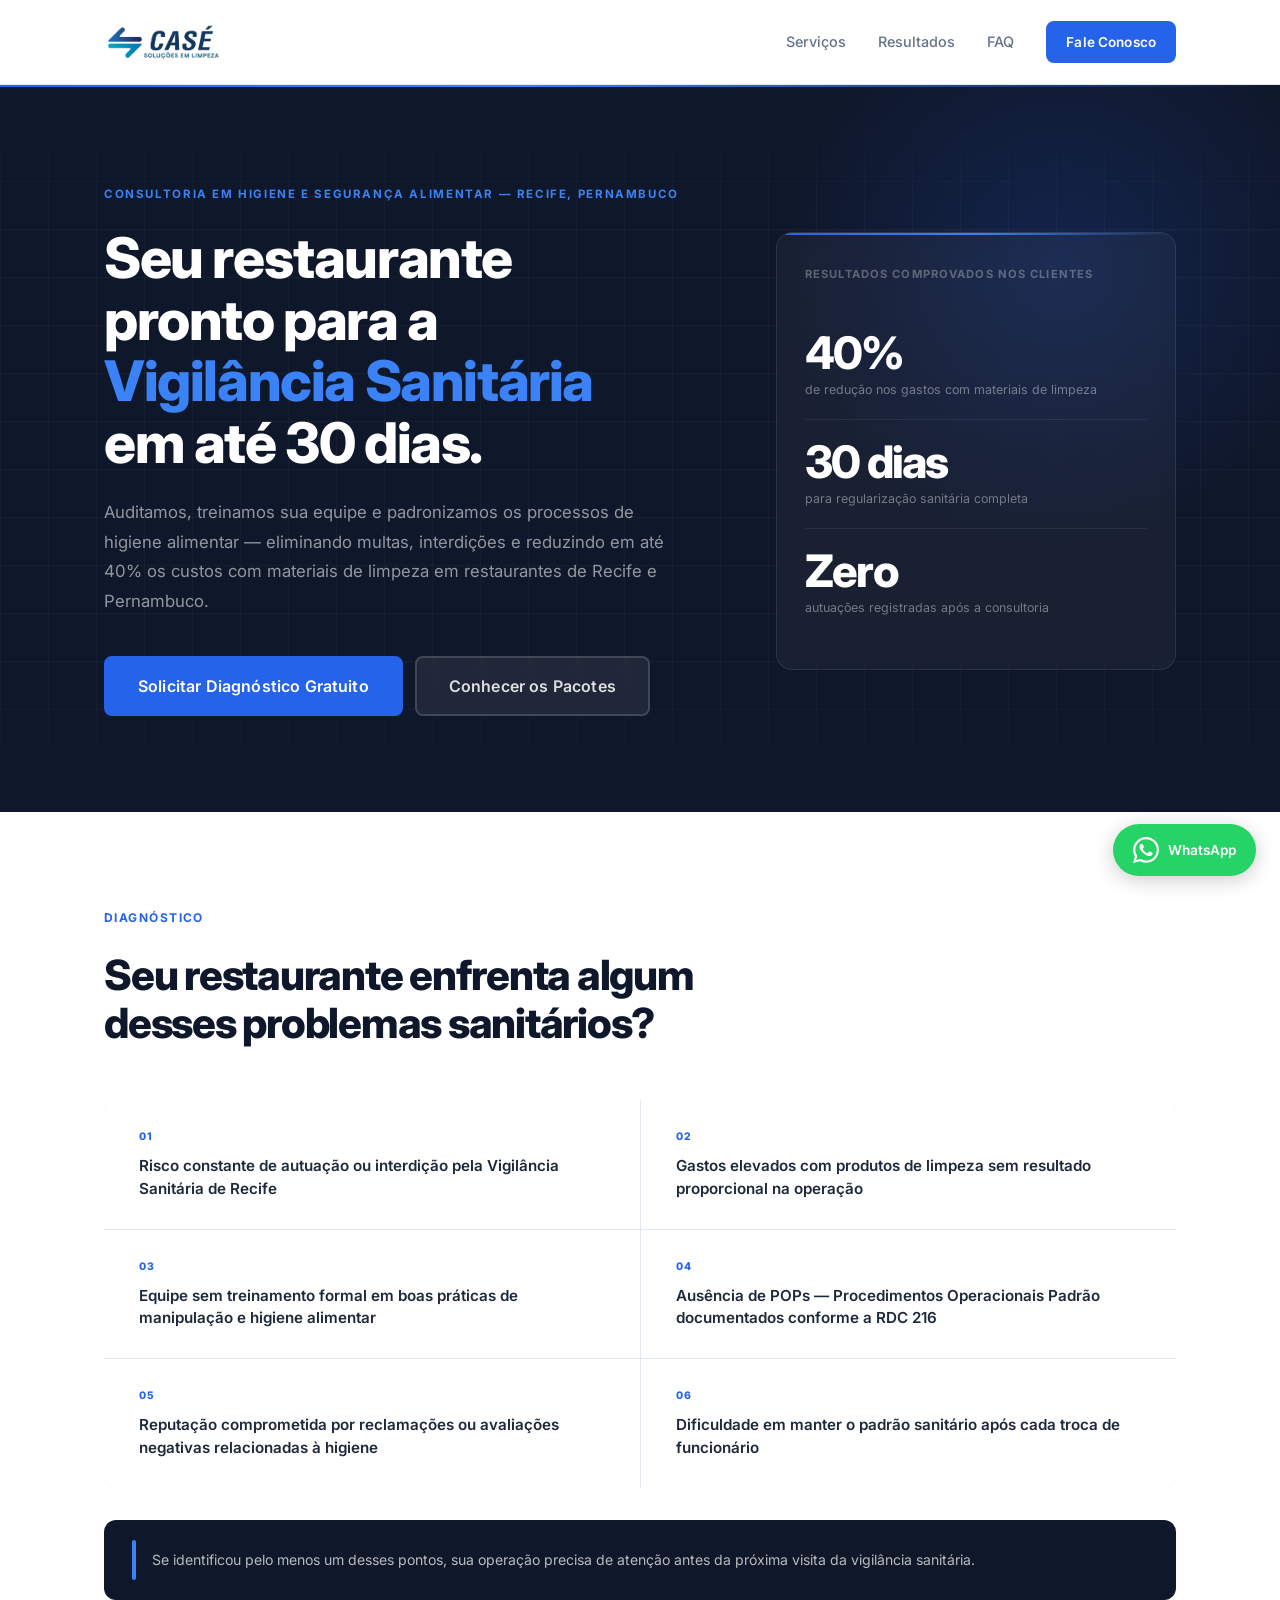
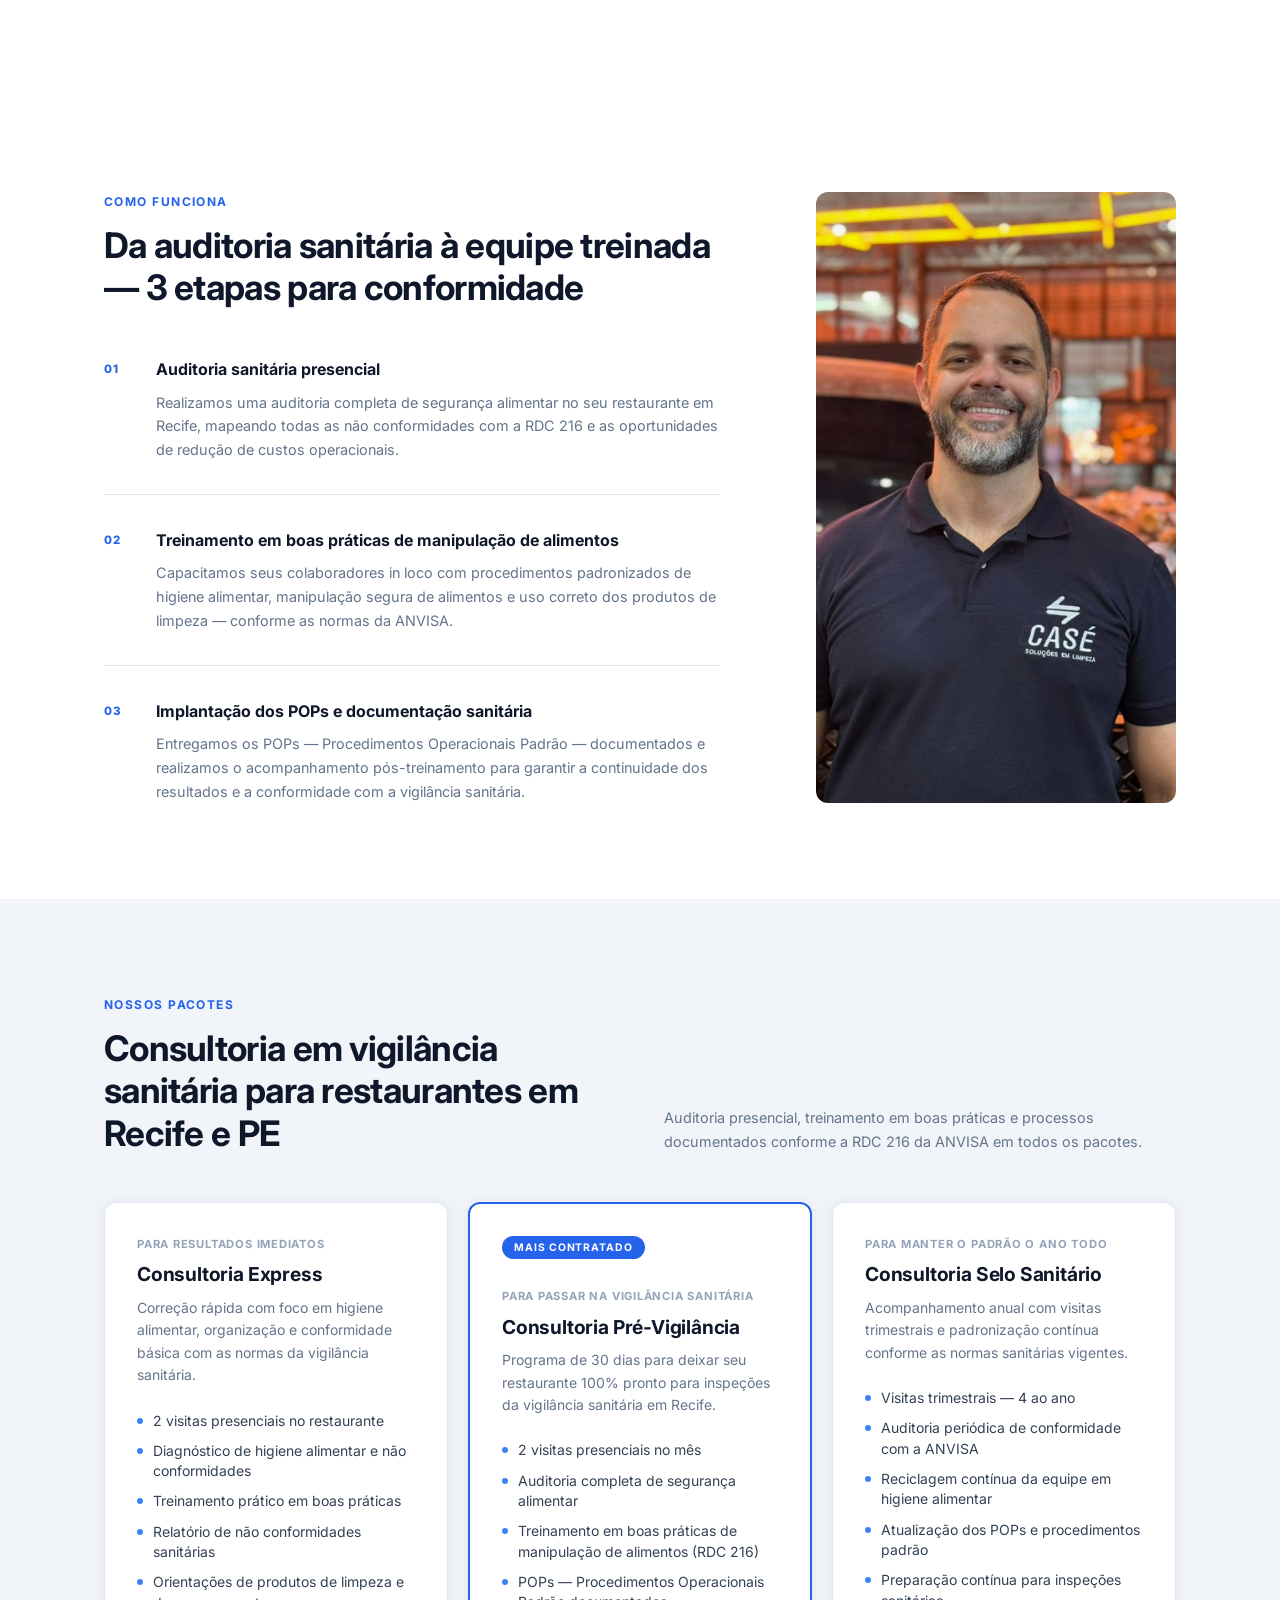
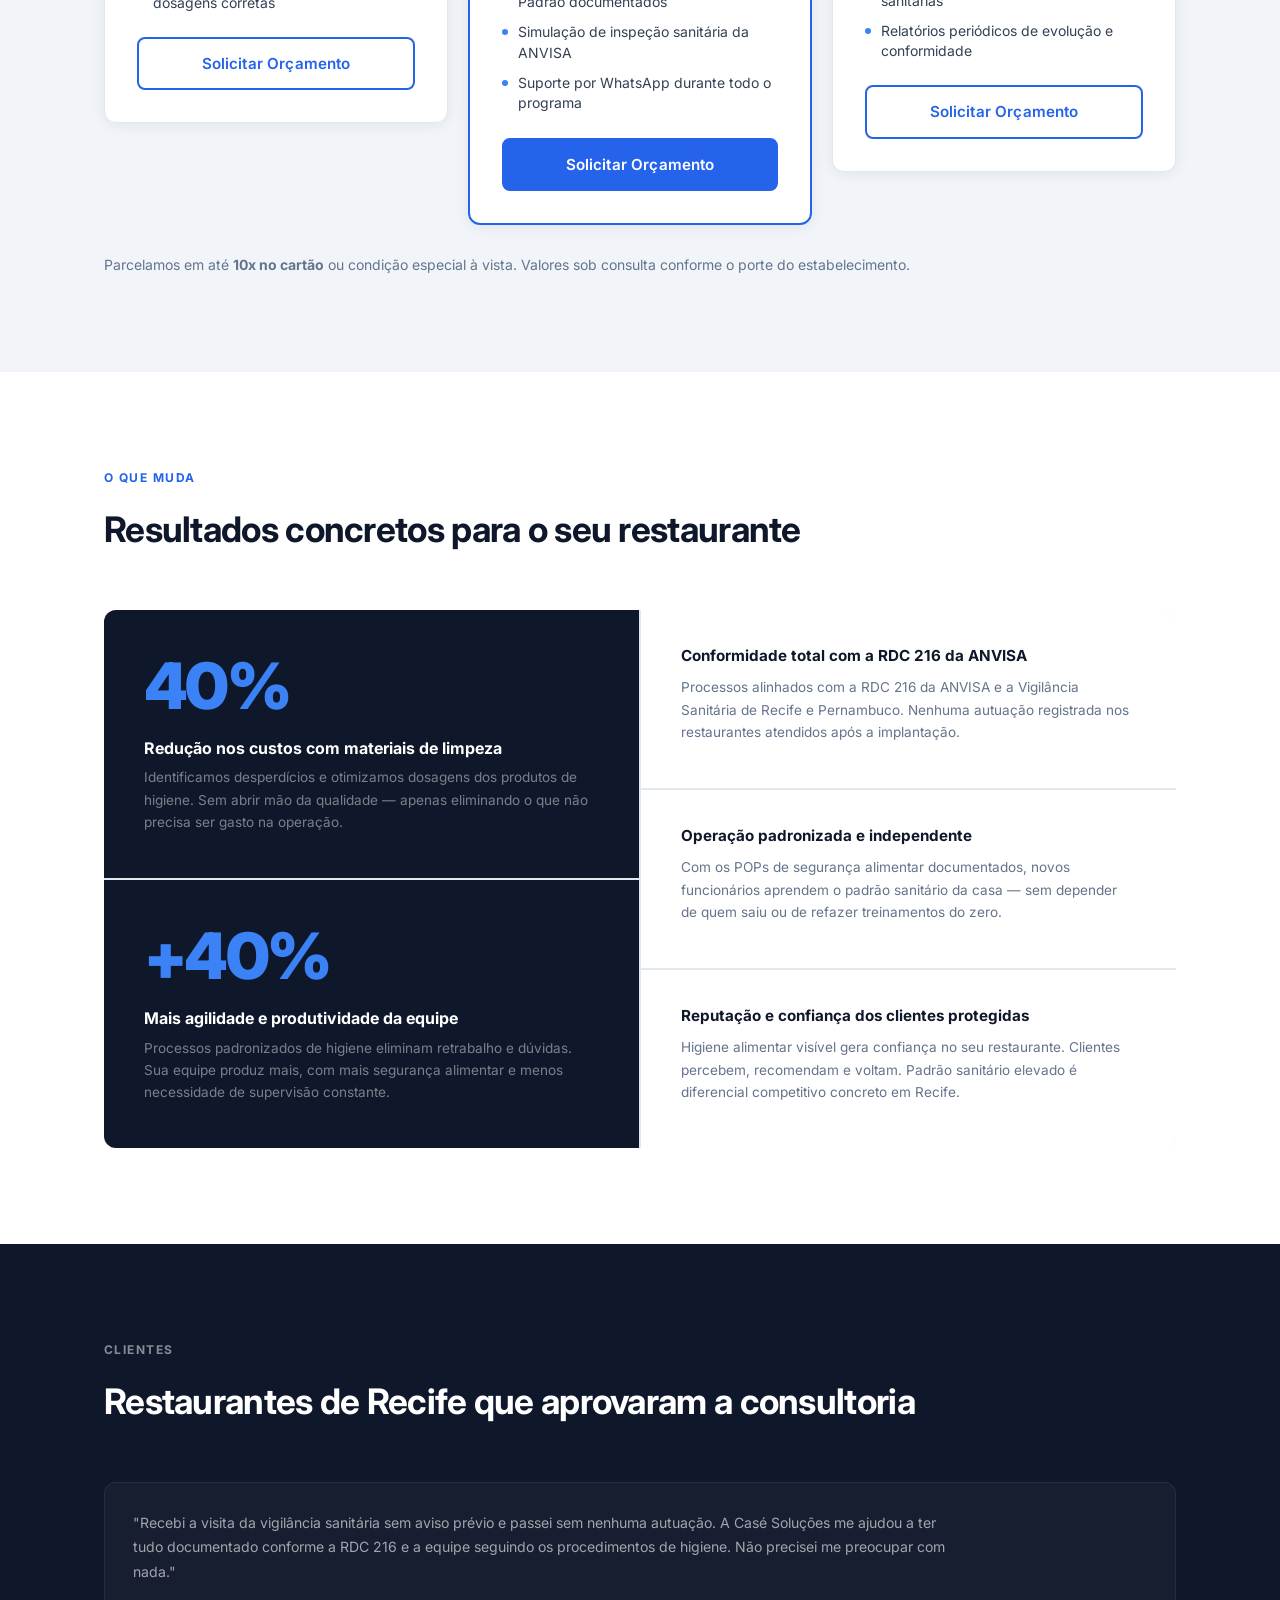
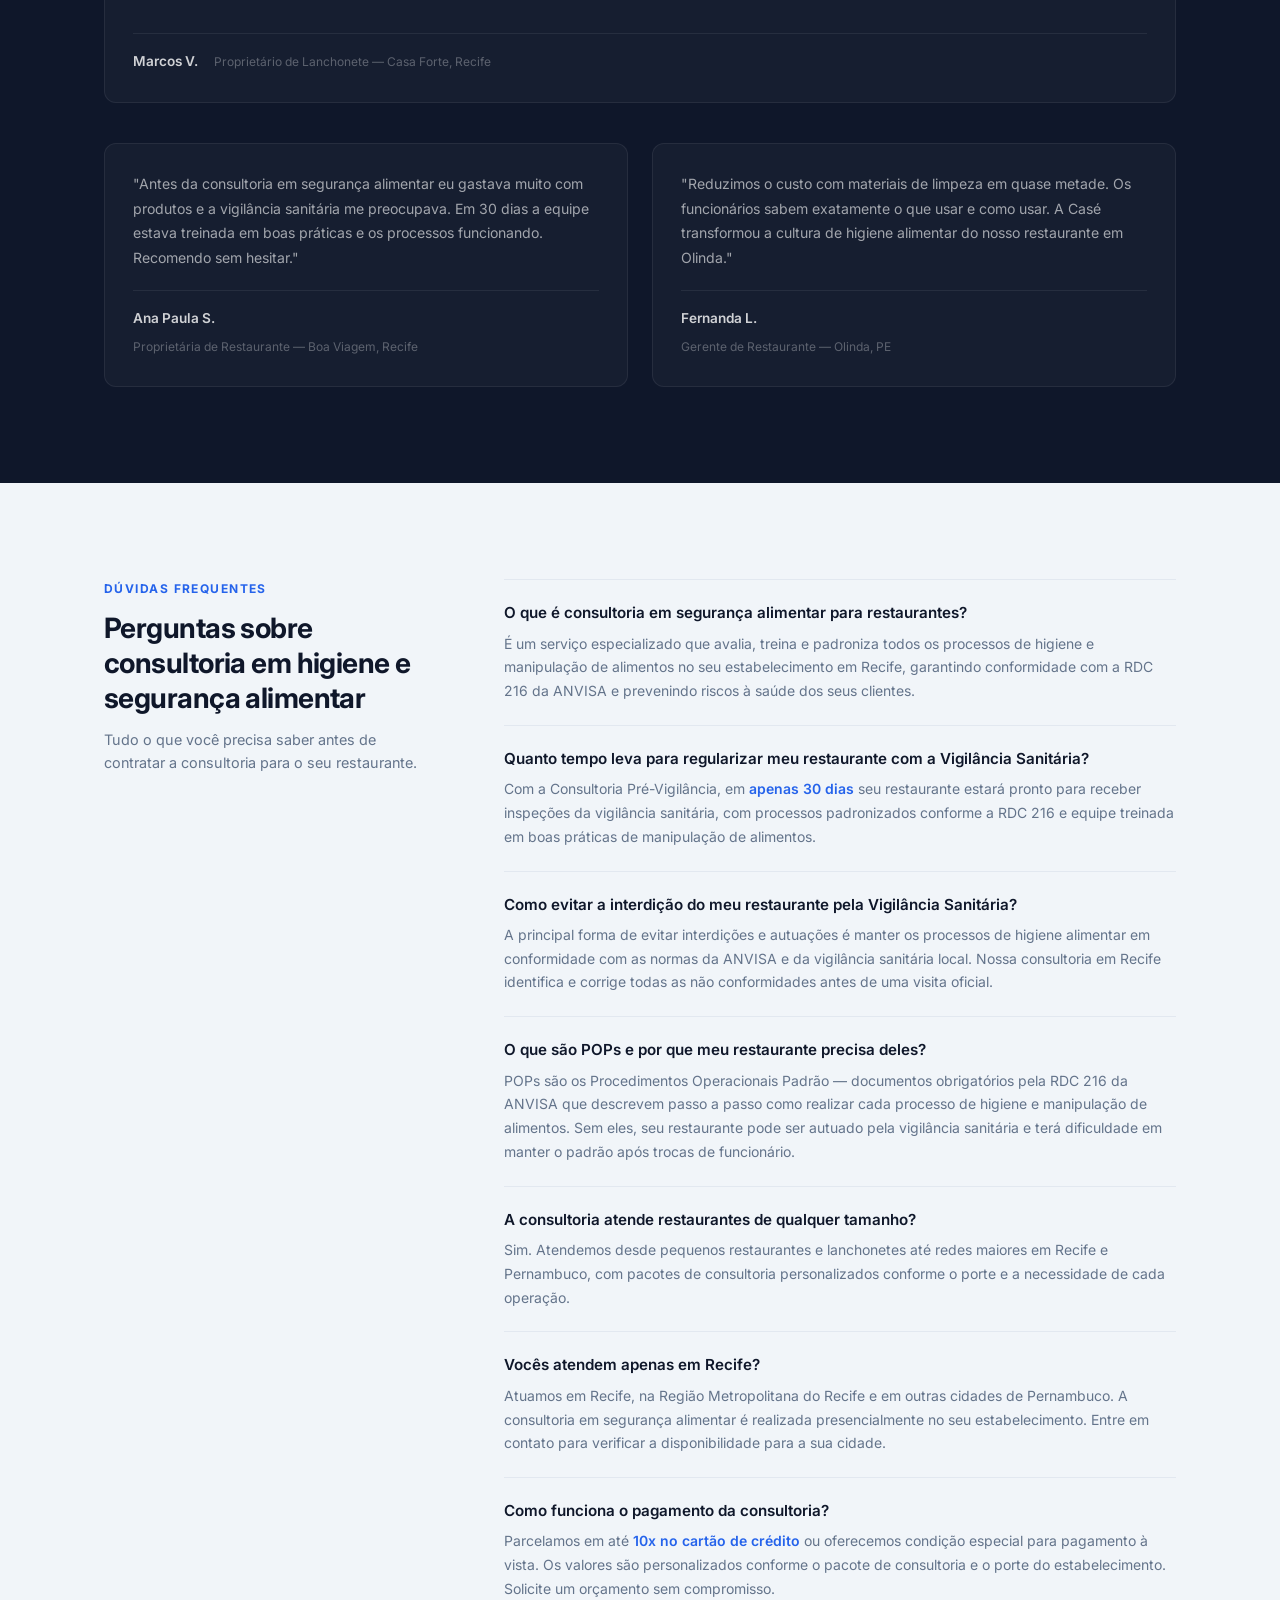
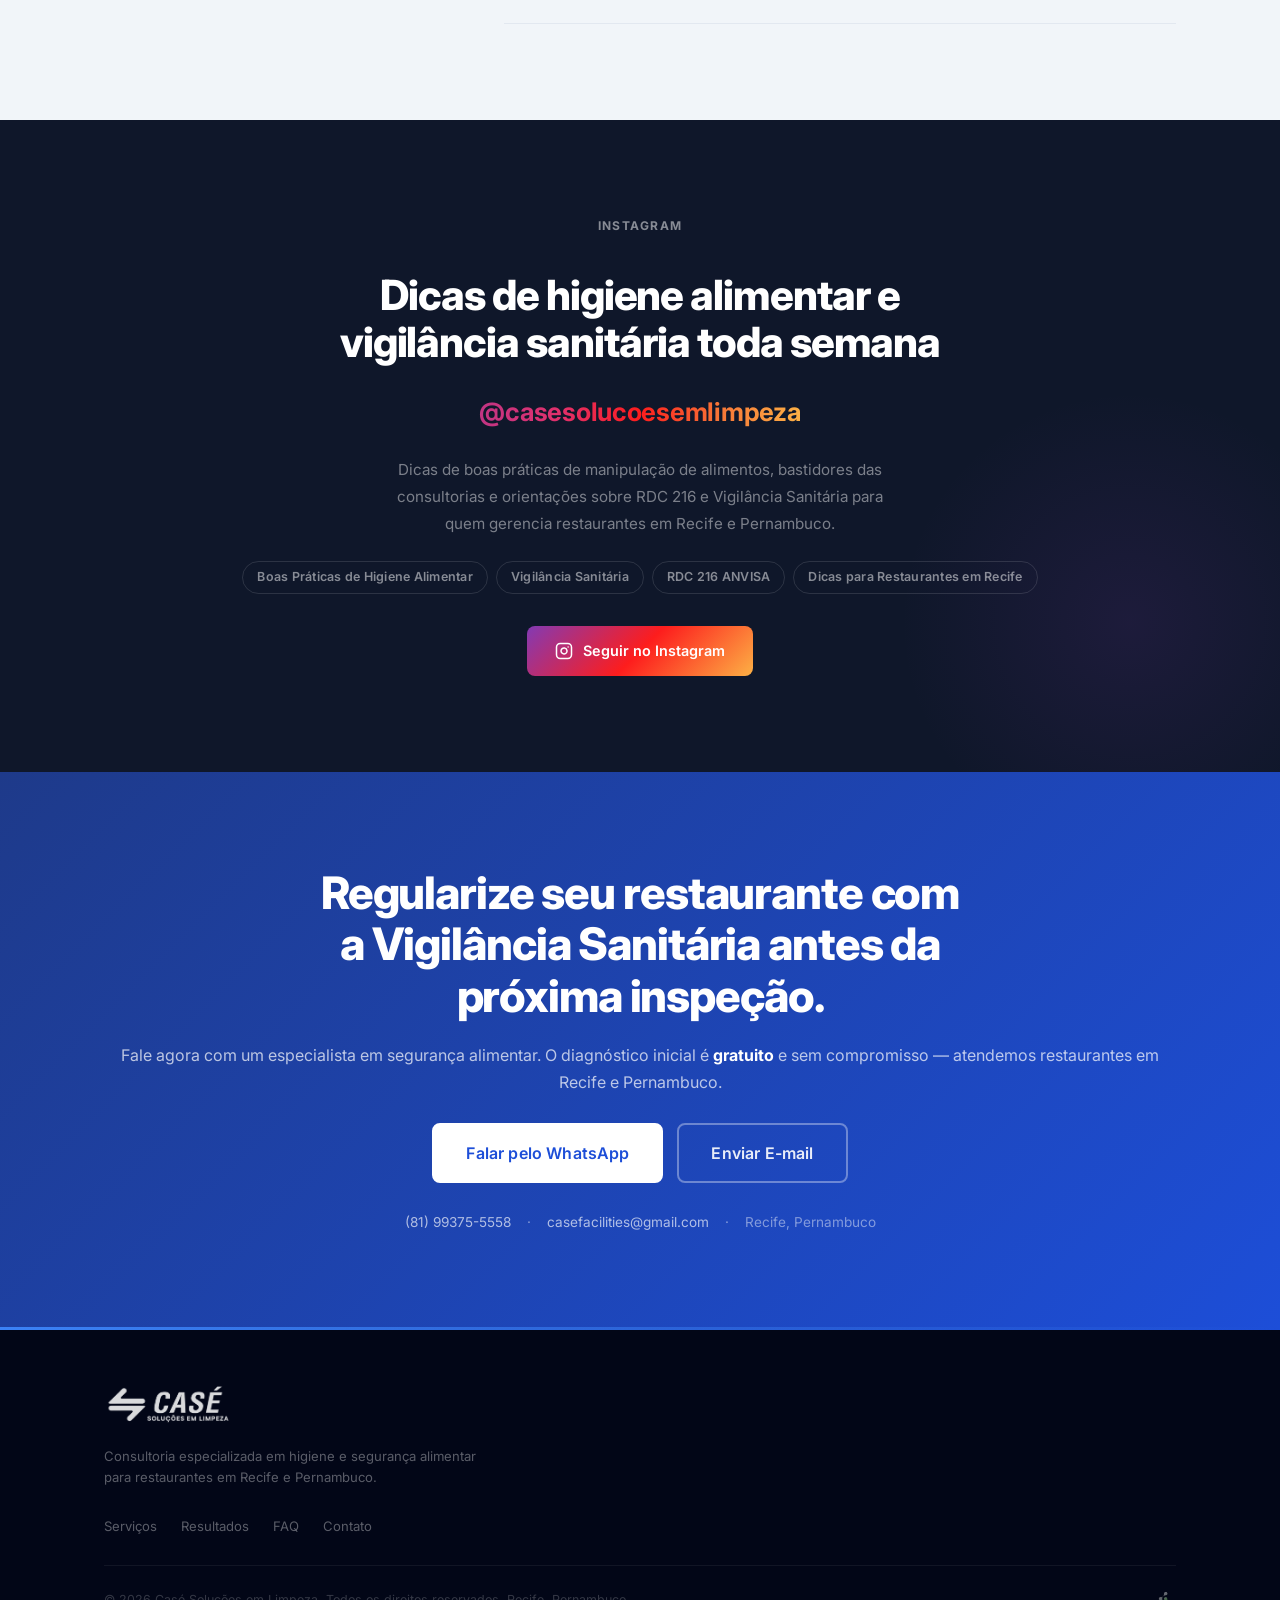
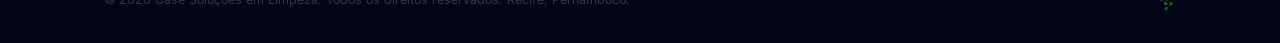
==== commit 14abdac8: "SEO on-page: enriquecer conteúdo de todas as seções com palavras-chave - Hero: eyebrow com localizaç" ====
--- a/index.html
+++ b/index.html
@@ -11,7 +11,7 @@
   <meta name="robots" content="index, follow, max-snippet:-1, max-image-preview:large, max-video-preview:-1" />
   <meta name="author" content="Casé Soluções em Limpeza" />
   <meta name="theme-color" content="#0f172a" />
-  <link rel="canonical" href="https://casesolucoesemlimpeza.com.br/" />
+  <link rel="canonical" href="https://www.casesolucoesemlimpeza.com.br/" />
 
   <!-- Google Search Console: substituir pelo código fornecido pelo Google -->
   <!-- <meta name="google-site-verification" content="SEU_CODIGO_AQUI" /> -->
@@ -21,9 +21,9 @@
   <meta property="og:site_name" content="Casé Soluções em Limpeza" />
   <meta property="og:title" content="Consultoria em Higiene Alimentar para Restaurantes | Casé Soluções" />
   <meta property="og:description" content="Evite multas e interdições. Consultoria especializada em segurança alimentar para restaurantes em Recife e PE. Resultado em 30 dias." />
-  <meta property="og:url" content="https://casesolucoesemlimpeza.com.br/" />
+  <meta property="og:url" content="https://www.casesolucoesemlimpeza.com.br/" />
   <meta property="og:locale" content="pt_BR" />
-  <meta property="og:image" content="https://casesolucoesemlimpeza.com.br/og-image.jpg" />
+  <meta property="og:image" content="https://www.casesolucoesemlimpeza.com.br/og-image.jpg" />
   <meta property="og:image:width" content="1200" />
   <meta property="og:image:height" content="630" />
   <meta property="og:image:alt" content="Casé Soluções em Limpeza — Consultoria em Higiene Alimentar para Restaurantes em Recife" />
@@ -32,7 +32,7 @@
   <meta name="twitter:card" content="summary_large_image" />
   <meta name="twitter:title" content="Consultoria em Higiene Alimentar para Restaurantes | Casé Soluções" />
   <meta name="twitter:description" content="Evite multas e interdições da Vigilância Sanitária. Consultoria especializada em segurança alimentar para restaurantes em Recife e PE." />
-  <meta name="twitter:image" content="https://casesolucoesemlimpeza.com.br/og-image.jpg" />
+  <meta name="twitter:image" content="https://www.casesolucoesemlimpeza.com.br/og-image.jpg" />
 
   <!-- Schema.org: LocalBusiness -->
   <script type="application/ld+json">
@@ -41,8 +41,8 @@
     "@type": "LocalBusiness",
     "name": "Casé Soluções em Limpeza",
     "description": "Consultoria especializada em higiene e segurança alimentar para restaurantes e estabelecimentos de alimentação em Recife e Pernambuco.",
-    "image": "https://casesolucoesemlimpeza.com.br/logo.png",
-    "logo": "https://casesolucoesemlimpeza.com.br/logo.png",
+    "image": "https://www.casesolucoesemlimpeza.com.br/logo.png",
+    "logo": "https://www.casesolucoesemlimpeza.com.br/logo.png",
     "telephone": "+55-81-99375-5558",
     "email": "casefacilities@gmail.com",
     "address": {
@@ -67,7 +67,7 @@
       }
     ],
     "priceRange": "$$",
-    "url": "https://casesolucoesemlimpeza.com.br/",
+    "url": "https://www.casesolucoesemlimpeza.com.br/",
     "sameAs": [
       "https://www.instagram.com/casesolucoesemlimpeza"
     ],
@@ -92,7 +92,7 @@
     "provider": {
       "@type": "LocalBusiness",
       "name": "Casé Soluções em Limpeza",
-      "url": "https://casesolucoesemlimpeza.com.br/"
+      "url": "https://www.casesolucoesemlimpeza.com.br/"
     },
     "areaServed": {
       "@type": "State",
@@ -163,10 +163,18 @@
       },
       {
         "@type": "Question",
+        "name": "O que são POPs e por que meu restaurante precisa deles?",
+        "acceptedAnswer": {
+          "@type": "Answer",
+          "text": "POPs são os Procedimentos Operacionais Padrão — documentos obrigatórios pela RDC 216 da ANVISA que descrevem passo a passo como realizar cada processo de higiene e manipulação de alimentos. Sem eles, seu restaurante pode ser autuado pela vigilância sanitária e terá dificuldade em manter o padrão após trocas de funcionário."
+        }
+      },
+      {
+        "@type": "Question",
         "name": "A consultoria atende restaurantes de qualquer tamanho?",
         "acceptedAnswer": {
           "@type": "Answer",
-          "text": "Sim. Atendemos desde pequenos restaurantes e lanchonetes até redes maiores, com pacotes personalizados conforme o porte e necessidade de cada operação."
+          "text": "Sim. Atendemos desde pequenos restaurantes e lanchonetes até redes maiores em Recife e Pernambuco, com pacotes de consultoria personalizados conforme o porte e necessidade de cada operação."
         }
       },
       {
@@ -174,7 +182,7 @@
         "name": "Vocês atendem apenas em Recife?",
         "acceptedAnswer": {
           "@type": "Answer",
-          "text": "Atuamos em Recife e região metropolitana, além de atender outras cidades de Pernambuco. Entre em contato para verificar disponibilidade na sua cidade."
+          "text": "Atuamos em Recife, na Região Metropolitana do Recife e em outras cidades de Pernambuco. A consultoria em segurança alimentar é realizada presencialmente no estabelecimento. Entre em contato para verificar disponibilidade na sua cidade."
         }
       },
       {
@@ -217,7 +225,7 @@
   <main>
 
     <!-- ===== HERO ===== -->
-    <section class="hero" aria-labelledby="hero-title">
+    <section class="hero" id="inicio" aria-labelledby="hero-title" aria-label="Consultoria em segurança alimentar para restaurantes em Recife">
 
       <!-- Decoração de fundo -->
       <div class="hero__bg-grid" aria-hidden="true"></div>
@@ -226,7 +234,7 @@
       <div class="container hero__inner">
 
         <div class="hero__content">
-          <p class="hero__eyebrow">Consultoria em Segurança Alimentar — Recife, PE</p>
+          <p class="hero__eyebrow">Consultoria em Higiene e Segurança Alimentar — Recife, Pernambuco</p>
 
           <h1 id="hero-title">
             Seu restaurante pronto para a<br />
@@ -235,7 +243,7 @@
           </h1>
 
           <p class="hero__sub">
-            Auditamos, treinamos sua equipe e padronizamos os processos de higiene — eliminando multas, interdições e reduzindo em até 40% os custos com materiais de limpeza.
+            Auditamos, treinamos sua equipe e padronizamos os processos de higiene alimentar — eliminando multas, interdições e reduzindo em até 40% os custos com materiais de limpeza em restaurantes de Recife e Pernambuco.
           </p>
 
           <div class="hero__ctas">
@@ -277,32 +285,32 @@
     </section>
 
     <!-- ===== PROBLEMA ===== -->
-    <section class="problem" aria-labelledby="problem-title">
+    <section class="problem" id="diagnostico" aria-labelledby="problem-title" aria-label="Diagnóstico de não conformidades sanitárias em restaurantes">
       <div class="container">
         <div class="problem__header">
           <p class="section__label">Diagnóstico</p>
-          <h2 id="problem-title">Seu restaurante enfrenta algum desses cenários?</h2>
+          <h2 id="problem-title">Seu restaurante enfrenta algum desses problemas sanitários?</h2>
         </div>
         <ol class="problem__list" role="list">
           <li class="problem__item">
             <span class="problem__num" aria-hidden="true">01</span>
-            <p>Risco constante de autuação ou interdição pela Vigilância Sanitária</p>
+            <p>Risco constante de autuação ou interdição pela Vigilância Sanitária de Recife</p>
           </li>
           <li class="problem__item">
             <span class="problem__num" aria-hidden="true">02</span>
-            <p>Gastos elevados com produtos de limpeza sem resultado proporcional</p>
+            <p>Gastos elevados com produtos de limpeza sem resultado proporcional na operação</p>
           </li>
           <li class="problem__item">
             <span class="problem__num" aria-hidden="true">03</span>
-            <p>Equipe sem treinamento formal em boas práticas de higiene alimentar</p>
+            <p>Equipe sem treinamento formal em boas práticas de manipulação e higiene alimentar</p>
           </li>
           <li class="problem__item">
             <span class="problem__num" aria-hidden="true">04</span>
-            <p>Ausência de procedimentos documentados e padronizados de limpeza</p>
+            <p>Ausência de POPs — Procedimentos Operacionais Padrão documentados conforme a RDC 216</p>
           </li>
           <li class="problem__item">
             <span class="problem__num" aria-hidden="true">05</span>
-            <p>Reputação comprometida por reclamações ou avaliações sobre higiene</p>
+            <p>Reputação comprometida por reclamações ou avaliações negativas relacionadas à higiene</p>
           </li>
           <li class="problem__item">
             <span class="problem__num" aria-hidden="true">06</span>
@@ -310,37 +318,37 @@
           </li>
         </ol>
         <p class="problem__note">
-          Se identificou pelo menos um desses pontos, sua operação precisa de atenção antes da próxima visita da vigilância.
+          Se identificou pelo menos um desses pontos, sua operação precisa de atenção antes da próxima visita da vigilância sanitária.
         </p>
       </div>
     </section>
 
     <!-- ===== SOLUÇÃO ===== -->
-    <section class="solution" aria-labelledby="solution-title">
+    <section class="solution" id="como-funciona" aria-labelledby="solution-title" aria-label="Como funciona a consultoria em segurança alimentar da Casé Soluções">
       <div class="container solution__inner">
         <div class="solution__text">
           <p class="section__label">Como funciona</p>
-          <h2 id="solution-title">Da auditoria à equipe treinada — tudo em 3 etapas</h2>
+          <h2 id="solution-title">Da auditoria sanitária à equipe treinada — 3 etapas para conformidade</h2>
           <ol class="solution__steps" role="list">
             <li class="solution__step">
               <span class="step-num" aria-hidden="true">01</span>
               <div>
-                <h3>Diagnóstico presencial</h3>
-                <p>Realizamos uma auditoria completa de segurança alimentar no seu estabelecimento, mapeando todas as não conformidades e oportunidades de redução de custos operacionais.</p>
+                <h3>Auditoria sanitária presencial</h3>
+                <p>Realizamos uma auditoria completa de segurança alimentar no seu restaurante em Recife, mapeando todas as não conformidades com a RDC 216 e as oportunidades de redução de custos operacionais.</p>
               </div>
             </li>
             <li class="solution__step">
               <span class="step-num" aria-hidden="true">02</span>
               <div>
-                <h3>Treinamento prático da equipe</h3>
-                <p>Capacitamos seus colaboradores in loco com procedimentos padronizados de higiene, manipulação de alimentos e uso correto dos produtos de limpeza.</p>
+                <h3>Treinamento em boas práticas de manipulação de alimentos</h3>
+                <p>Capacitamos seus colaboradores in loco com procedimentos padronizados de higiene alimentar, manipulação segura de alimentos e uso correto dos produtos de limpeza — conforme as normas da ANVISA.</p>
               </div>
             </li>
             <li class="solution__step">
               <span class="step-num" aria-hidden="true">03</span>
               <div>
-                <h3>Padronização e documentação</h3>
-                <p>Entregamos os POPs (Procedimentos Operacionais Padrão) documentados e realizamos o acompanhamento pós-treinamento para garantir a continuidade dos resultados.</p>
+                <h3>Implantação dos POPs e documentação sanitária</h3>
+                <p>Entregamos os POPs — Procedimentos Operacionais Padrão — documentados e realizamos o acompanhamento pós-treinamento para garantir a continuidade dos resultados e a conformidade com a vigilância sanitária.</p>
               </div>
             </li>
           </ol>
@@ -348,7 +356,7 @@
         <div class="solution__photo">
           <img
             src="foto-case.png"
-            alt="Especialista em higiene alimentar da Casé Soluções — Recife, PE"
+            alt="Consultora da Casé Soluções realizando auditoria de higiene alimentar em restaurante — Recife, PE"
             width="480"
             height="480"
             loading="lazy"
@@ -359,126 +367,129 @@
     </section>
 
     <!-- ===== SERVIÇOS ===== -->
-    <section class="services" id="servicos" aria-labelledby="services-title">
+    <section class="services" id="servicos" aria-labelledby="services-title" aria-label="Pacotes de consultoria em vigilância sanitária para restaurantes em Recife">
       <div class="container">
         <div class="services__header">
           <div>
             <p class="section__label">Nossos pacotes</p>
-            <h2 id="services-title">Consultoria no formato certo para sua operação</h2>
-          </div>
-          <p class="services__sub">Visita presencial, treinamento prático e processos documentados em todos os pacotes.</p>
+            <h2 id="services-title">Consultoria em vigilância sanitária para restaurantes em Recife e PE</h2>
+          </div>
+          <p class="services__sub">Auditoria presencial, treinamento em boas práticas e processos documentados conforme a RDC 216 da ANVISA em todos os pacotes.</p>
         </div>
 
         <div class="plans" role="list">
 
-          <article class="plan" role="listitem">
+          <article class="plan" role="listitem" aria-label="Pacote Consultoria Express — higiene alimentar para restaurantes">
             <div class="plan__header">
               <p class="plan__tag">Para resultados imediatos</p>
               <h3 class="plan__name">Consultoria Express</h3>
-              <p class="plan__desc">Correção rápida com foco em limpeza, organização e conformidade básica com as normas sanitárias.</p>
+              <p class="plan__desc">Correção rápida com foco em higiene alimentar, organização e conformidade básica com as normas da vigilância sanitária.</p>
             </div>
             <ul class="plan__features" role="list">
-              <li>2 visitas presenciais</li>
-              <li>Diagnóstico de higiene alimentar</li>
-              <li>Treinamento prático da equipe</li>
-              <li>Relatório de não conformidades</li>
-              <li>Orientações de produtos e dosagens</li>
+              <li>2 visitas presenciais no restaurante</li>
+              <li>Diagnóstico de higiene alimentar e não conformidades</li>
+              <li>Treinamento prático em boas práticas</li>
+              <li>Relatório de não conformidades sanitárias</li>
+              <li>Orientações de produtos de limpeza e dosagens corretas</li>
             </ul>
             <a
               href="https://wa.me/5581993755558?text=Quero%20saber%20mais%20sobre%20a%20Consultoria%20Express"
               target="_blank"
               rel="noopener noreferrer"
               class="btn btn--outline"
+              aria-label="Solicitar orçamento da Consultoria Express via WhatsApp"
             >Solicitar Orçamento</a>
           </article>
 
-          <article class="plan plan--featured" role="listitem">
+          <article class="plan plan--featured" role="listitem" aria-label="Pacote Consultoria Pré-Vigilância Sanitária — preparação completa em 30 dias">
             <p class="plan__highlight-label">Mais contratado</p>
             <div class="plan__header">
               <p class="plan__tag">Para passar na Vigilância Sanitária</p>
               <h3 class="plan__name">Consultoria Pré-Vigilância</h3>
-              <p class="plan__desc">Programa de 30 dias para deixar sua operação 100% pronta para inspeções sanitárias.</p>
+              <p class="plan__desc">Programa de 30 dias para deixar seu restaurante 100% pronto para inspeções da vigilância sanitária em Recife.</p>
             </div>
             <ul class="plan__features" role="list">
               <li>2 visitas presenciais no mês</li>
               <li>Auditoria completa de segurança alimentar</li>
-              <li>Treinamento em boas práticas (RDC 216)</li>
-              <li>POPs — Procedimentos Operacionais Padrão</li>
-              <li>Simulação de inspeção sanitária</li>
-              <li>Suporte por WhatsApp durante o programa</li>
+              <li>Treinamento em boas práticas de manipulação de alimentos (RDC 216)</li>
+              <li>POPs — Procedimentos Operacionais Padrão documentados</li>
+              <li>Simulação de inspeção sanitária da ANVISA</li>
+              <li>Suporte por WhatsApp durante todo o programa</li>
             </ul>
             <a
               href="https://wa.me/5581993755558?text=Quero%20saber%20mais%20sobre%20a%20Consultoria%20Pr%C3%A9-Vigil%C3%A2ncia"
               target="_blank"
               rel="noopener noreferrer"
               class="btn btn--primary"
+              aria-label="Solicitar orçamento da Consultoria Pré-Vigilância via WhatsApp"
             >Solicitar Orçamento</a>
           </article>
 
-          <article class="plan" role="listitem">
+          <article class="plan" role="listitem" aria-label="Pacote Consultoria Selo Sanitário — conformidade anual com a vigilância sanitária">
             <div class="plan__header">
               <p class="plan__tag">Para manter o padrão o ano todo</p>
               <h3 class="plan__name">Consultoria Selo Sanitário</h3>
-              <p class="plan__desc">Acompanhamento anual com visitas trimestrais e padronização contínua da operação.</p>
+              <p class="plan__desc">Acompanhamento anual com visitas trimestrais e padronização contínua conforme as normas sanitárias vigentes.</p>
             </div>
             <ul class="plan__features" role="list">
               <li>Visitas trimestrais — 4 ao ano</li>
-              <li>Auditoria periódica de conformidade</li>
-              <li>Reciclagem contínua da equipe</li>
-              <li>Atualização dos procedimentos padrão</li>
-              <li>Preparação contínua para inspeções</li>
-              <li>Relatórios periódicos de evolução</li>
+              <li>Auditoria periódica de conformidade com a ANVISA</li>
+              <li>Reciclagem contínua da equipe em higiene alimentar</li>
+              <li>Atualização dos POPs e procedimentos padrão</li>
+              <li>Preparação contínua para inspeções sanitárias</li>
+              <li>Relatórios periódicos de evolução e conformidade</li>
             </ul>
             <a
               href="https://wa.me/5581993755558?text=Quero%20saber%20mais%20sobre%20o%20Selo%20Sanit%C3%A1rio"
               target="_blank"
               rel="noopener noreferrer"
               class="btn btn--outline"
+              aria-label="Solicitar orçamento do Consultoria Selo Sanitário via WhatsApp"
             >Solicitar Orçamento</a>
           </article>
 
         </div>
 
         <p class="plans__note">
-          Parcelamos em até <strong>10x no cartão</strong> ou condição especial à vista. Valores sob consulta conforme o porte da operação.
+          Parcelamos em até <strong>10x no cartão</strong> ou condição especial à vista. Valores sob consulta conforme o porte do estabelecimento.
         </p>
       </div>
     </section>
 
     <!-- ===== RESULTADOS ===== -->
-    <section class="results" id="resultados" aria-labelledby="results-title">
+    <section class="results" id="resultados" aria-labelledby="results-title" aria-label="Resultados da consultoria em segurança alimentar para restaurantes em Recife">
       <div class="container">
         <p class="section__label">O que muda</p>
-        <h2 id="results-title">Impactos diretos na sua operação</h2>
+        <h2 id="results-title">Resultados concretos para o seu restaurante</h2>
         <div class="results__layout">
           <div class="results__big">
             <div class="result__big-item">
               <span class="result__big-num">40%</span>
               <div class="result__big-text">
-                <h3>Redução de custos com materiais de limpeza</h3>
-                <p>Identificamos desperdícios e otimizamos dosagens. Sem abrir mão da qualidade — apenas eliminando o que não precisa ser gasto.</p>
+                <h3>Redução nos custos com materiais de limpeza</h3>
+                <p>Identificamos desperdícios e otimizamos dosagens dos produtos de higiene. Sem abrir mão da qualidade — apenas eliminando o que não precisa ser gasto na operação.</p>
               </div>
             </div>
             <div class="result__big-item">
               <span class="result__big-num">+40%</span>
               <div class="result__big-text">
-                <h3>Mais agilidade da equipe na operação</h3>
-                <p>Processos padronizados eliminam retrabalho e dúvidas. Sua equipe produz mais, com mais segurança e menos supervisão.</p>
+                <h3>Mais agilidade e produtividade da equipe</h3>
+                <p>Processos padronizados de higiene eliminam retrabalho e dúvidas. Sua equipe produz mais, com mais segurança alimentar e menos necessidade de supervisão constante.</p>
               </div>
             </div>
           </div>
           <div class="results__list">
             <div class="result__list-item">
-              <h3>Conformidade com a legislação sanitária</h3>
-              <p>Processos alinhados com a RDC 216 da ANVISA e a Vigilância Sanitária local. Nenhuma autuação registrada em clientes após a implantação.</p>
+              <h3>Conformidade total com a RDC 216 da ANVISA</h3>
+              <p>Processos alinhados com a RDC 216 da ANVISA e a Vigilância Sanitária de Recife e Pernambuco. Nenhuma autuação registrada nos restaurantes atendidos após a implantação.</p>
             </div>
             <div class="result__list-item">
-              <h3>Operação independente de supervisão constante</h3>
-              <p>Com os POPs documentados, novos funcionários aprendem o padrão da casa — sem depender de quem saiu ou de treinar tudo do zero.</p>
+              <h3>Operação padronizada e independente</h3>
+              <p>Com os POPs de segurança alimentar documentados, novos funcionários aprendem o padrão sanitário da casa — sem depender de quem saiu ou de refazer treinamentos do zero.</p>
             </div>
             <div class="result__list-item">
-              <h3>Reputação protegida</h3>
-              <p>Higiene visível gera confiança. Clientes percebem, recomendam e voltam. Padrão sanitário alto é diferencial competitivo concreto.</p>
+              <h3>Reputação e confiança dos clientes protegidas</h3>
+              <p>Higiene alimentar visível gera confiança no seu restaurante. Clientes percebem, recomendam e voltam. Padrão sanitário elevado é diferencial competitivo concreto em Recife.</p>
             </div>
           </div>
         </div>
@@ -486,15 +497,15 @@
     </section>
 
     <!-- ===== DEPOIMENTOS ===== -->
-    <section class="testimonials" aria-labelledby="testimonials-title">
+    <section class="testimonials" id="depoimentos" aria-labelledby="testimonials-title" aria-label="Depoimentos de restaurantes atendidos pela Casé Soluções em Recife">
       <div class="container">
         <div class="testimonials__header">
           <p class="section__label section__label--light">Clientes</p>
-          <h2 id="testimonials-title">O que dizem nossos clientes</h2>
+          <h2 id="testimonials-title">Restaurantes de Recife que aprovaram a consultoria</h2>
         </div>
 
         <blockquote class="testimonial testimonial--featured">
-          <p>"Recebi a visita da vigilância sem aviso prévio e passei sem nenhuma autuação. A Casé Soluções me ajudou a ter tudo documentado e a equipe seguindo os procedimentos. Não precisei me preocupar com nada."</p>
+          <p>"Recebi a visita da vigilância sanitária sem aviso prévio e passei sem nenhuma autuação. A Casé Soluções me ajudou a ter tudo documentado conforme a RDC 216 e a equipe seguindo os procedimentos de higiene. Não precisei me preocupar com nada."</p>
           <footer>
             <cite>Marcos V.</cite>
             <span>Proprietário de Lanchonete — Casa Forte, Recife</span>
@@ -503,14 +514,14 @@
 
         <div class="testimonials__row">
           <blockquote class="testimonial">
-            <p>"Antes da consultoria eu gastava muito com produtos e a vigilância sanitária me preocupava. Em 30 dias a equipe estava treinada e os processos funcionando. Recomendo sem hesitar."</p>
+            <p>"Antes da consultoria em segurança alimentar eu gastava muito com produtos e a vigilância sanitária me preocupava. Em 30 dias a equipe estava treinada em boas práticas e os processos funcionando. Recomendo sem hesitar."</p>
             <footer>
               <cite>Ana Paula S.</cite>
               <span>Proprietária de Restaurante — Boa Viagem, Recife</span>
             </footer>
           </blockquote>
           <blockquote class="testimonial">
-            <p>"Reduzimos o custo com limpeza em quase metade. Os funcionários sabem exatamente o que usar e como usar. A Casé transformou a cultura de higiene do nosso restaurante."</p>
+            <p>"Reduzimos o custo com materiais de limpeza em quase metade. Os funcionários sabem exatamente o que usar e como usar. A Casé transformou a cultura de higiene alimentar do nosso restaurante em Olinda."</p>
             <footer>
               <cite>Fernanda L.</cite>
               <span>Gerente de Restaurante — Olinda, PE</span>
@@ -521,49 +532,53 @@
     </section>
 
     <!-- ===== FAQ ===== -->
-    <section class="faq" id="faq" aria-labelledby="faq-title">
+    <section class="faq" id="faq" aria-labelledby="faq-title" aria-label="Perguntas frequentes sobre consultoria em segurança alimentar para restaurantes em Recife">
       <div class="container faq__inner">
         <div class="faq__header">
           <p class="section__label">Dúvidas frequentes</p>
-          <h2 id="faq-title">Perguntas sobre consultoria em higiene alimentar</h2>
-          <p class="faq__sub">Tudo o que você precisa saber antes de contratar.</p>
+          <h2 id="faq-title">Perguntas sobre consultoria em higiene e segurança alimentar</h2>
+          <p class="faq__sub">Tudo o que você precisa saber antes de contratar a consultoria para o seu restaurante.</p>
         </div>
         <dl class="faq__list">
           <div class="faq__item">
             <dt>O que é consultoria em segurança alimentar para restaurantes?</dt>
-            <dd>É um serviço especializado que avalia, treina e padroniza todos os processos de higiene e manipulação de alimentos no seu estabelecimento, garantindo conformidade com as normas da Vigilância Sanitária e prevenindo riscos à saúde dos seus clientes.</dd>
+            <dd>É um serviço especializado que avalia, treina e padroniza todos os processos de higiene e manipulação de alimentos no seu estabelecimento em Recife, garantindo conformidade com a RDC 216 da ANVISA e prevenindo riscos à saúde dos seus clientes.</dd>
           </div>
           <div class="faq__item">
             <dt>Quanto tempo leva para regularizar meu restaurante com a Vigilância Sanitária?</dt>
-            <dd>Com a Consultoria Pré-Vigilância, em <strong>apenas 30 dias</strong> seu estabelecimento estará pronto para receber inspeções sanitárias, com processos padronizados e equipe treinada.</dd>
+            <dd>Com a Consultoria Pré-Vigilância, em <strong>apenas 30 dias</strong> seu restaurante estará pronto para receber inspeções da vigilância sanitária, com processos padronizados conforme a RDC 216 e equipe treinada em boas práticas de manipulação de alimentos.</dd>
           </div>
           <div class="faq__item">
             <dt>Como evitar a interdição do meu restaurante pela Vigilância Sanitária?</dt>
-            <dd>A principal forma de evitar interdições é manter os processos de higiene alimentar em conformidade com as normas da ANVISA e da vigilância local. Nossa consultoria identifica e corrige todas as não conformidades antes de uma visita oficial.</dd>
+            <dd>A principal forma de evitar interdições e autuações é manter os processos de higiene alimentar em conformidade com as normas da ANVISA e da vigilância sanitária local. Nossa consultoria em Recife identifica e corrige todas as não conformidades antes de uma visita oficial.</dd>
+          </div>
+          <div class="faq__item">
+            <dt>O que são POPs e por que meu restaurante precisa deles?</dt>
+            <dd>POPs são os Procedimentos Operacionais Padrão — documentos obrigatórios pela RDC 216 da ANVISA que descrevem passo a passo como realizar cada processo de higiene e manipulação de alimentos. Sem eles, seu restaurante pode ser autuado pela vigilância sanitária e terá dificuldade em manter o padrão após trocas de funcionário.</dd>
           </div>
           <div class="faq__item">
             <dt>A consultoria atende restaurantes de qualquer tamanho?</dt>
-            <dd>Sim. Atendemos desde pequenos restaurantes e lanchonetes até redes maiores, com pacotes personalizados conforme o porte e a necessidade de cada operação.</dd>
+            <dd>Sim. Atendemos desde pequenos restaurantes e lanchonetes até redes maiores em Recife e Pernambuco, com pacotes de consultoria personalizados conforme o porte e a necessidade de cada operação.</dd>
           </div>
           <div class="faq__item">
             <dt>Vocês atendem apenas em Recife?</dt>
-            <dd>Atuamos em Recife e na região metropolitana, além de atender outras cidades de Pernambuco. Entre em contato para verificar a disponibilidade para a sua cidade.</dd>
+            <dd>Atuamos em Recife, na Região Metropolitana do Recife e em outras cidades de Pernambuco. A consultoria em segurança alimentar é realizada presencialmente no seu estabelecimento. Entre em contato para verificar a disponibilidade para a sua cidade.</dd>
           </div>
           <div class="faq__item">
-            <dt>Como funciona o pagamento?</dt>
-            <dd>Parcelamos em até <strong>10x no cartão de crédito</strong> ou oferecemos condição especial para pagamento à vista. Os valores são personalizados conforme o pacote e porte do estabelecimento.</dd>
+            <dt>Como funciona o pagamento da consultoria?</dt>
+            <dd>Parcelamos em até <strong>10x no cartão de crédito</strong> ou oferecemos condição especial para pagamento à vista. Os valores são personalizados conforme o pacote de consultoria e o porte do estabelecimento. Solicite um orçamento sem compromisso.</dd>
           </div>
         </dl>
       </div>
     </section>
 
     <!-- ===== INSTAGRAM ===== -->
-    <section class="instagram" aria-labelledby="instagram-title">
+    <section class="instagram" id="instagram" aria-labelledby="instagram-title" aria-label="Instagram da Casé Soluções — dicas de higiene alimentar para restaurantes">
       <div class="container instagram__inner">
 
         <p class="section__label section__label--light">Instagram</p>
 
-        <h2 id="instagram-title">Conteúdo prático sobre higiene alimentar toda semana</h2>
+        <h2 id="instagram-title">Dicas de higiene alimentar e vigilância sanitária toda semana</h2>
 
         <a
           href="https://www.instagram.com/casesolucoesemlimpeza"
@@ -575,13 +590,13 @@
           @casesolucoesemlimpeza
         </a>
 
-        <p class="instagram__desc">Dicas de boas práticas, bastidores das consultorias e orientações sobre Vigilância Sanitária para quem gerencia restaurantes em Pernambuco.</p>
-
-        <div class="instagram__topics" aria-label="Temas abordados">
-          <span>Boas Práticas de Higiene</span>
+        <p class="instagram__desc">Dicas de boas práticas de manipulação de alimentos, bastidores das consultorias e orientações sobre RDC 216 e Vigilância Sanitária para quem gerencia restaurantes em Recife e Pernambuco.</p>
+
+        <div class="instagram__topics" aria-label="Temas abordados no Instagram">
+          <span>Boas Práticas de Higiene Alimentar</span>
           <span>Vigilância Sanitária</span>
-          <span>Bastidores das Consultorias</span>
-          <span>Dicas para Restaurantes</span>
+          <span>RDC 216 ANVISA</span>
+          <span>Dicas para Restaurantes em Recife</span>
         </div>
 
         <a
@@ -603,10 +618,10 @@
     </section>
 
     <!-- ===== CTA FINAL ===== -->
-    <section class="cta-final" id="contato" aria-labelledby="cta-title">
+    <section class="cta-final" id="contato" aria-labelledby="cta-title" aria-label="Solicite sua consultoria em segurança alimentar para restaurantes em Recife">
       <div class="container cta-final__inner">
-        <h2 id="cta-title">Proteja seu restaurante antes da próxima inspeção.</h2>
-        <p>Fale agora com um especialista. O diagnóstico inicial é <strong>gratuito</strong> e sem compromisso.</p>
+        <h2 id="cta-title">Regularize seu restaurante com a Vigilância Sanitária antes da próxima inspeção.</h2>
+        <p>Fale agora com um especialista em segurança alimentar. O diagnóstico inicial é <strong>gratuito</strong> e sem compromisso — atendemos restaurantes em Recife e Pernambuco.</p>
         <div class="cta-final__actions">
           <a
             href="https://wa.me/5581993755558?text=Ol%C3%A1!%20Quero%20agendar%20um%20diagn%C3%B3stico%20gratuito%20para%20meu%20restaurante."
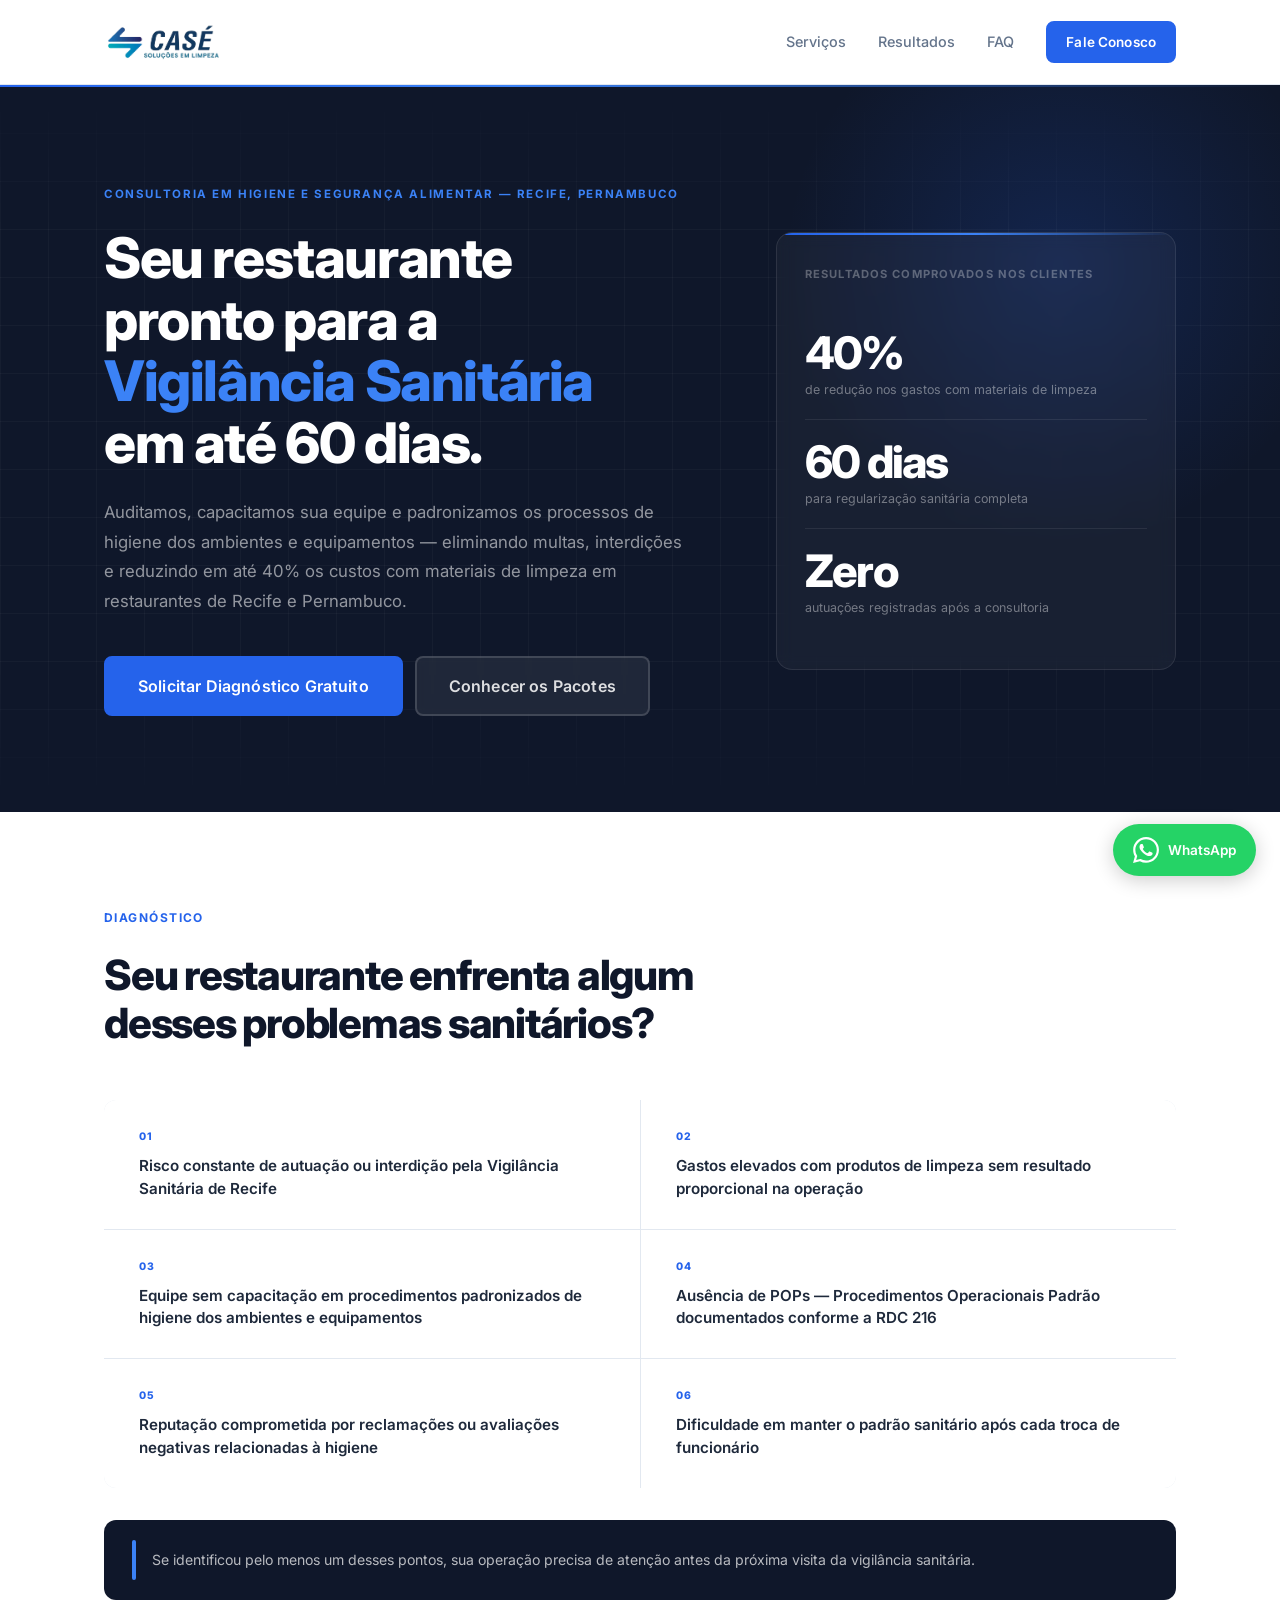
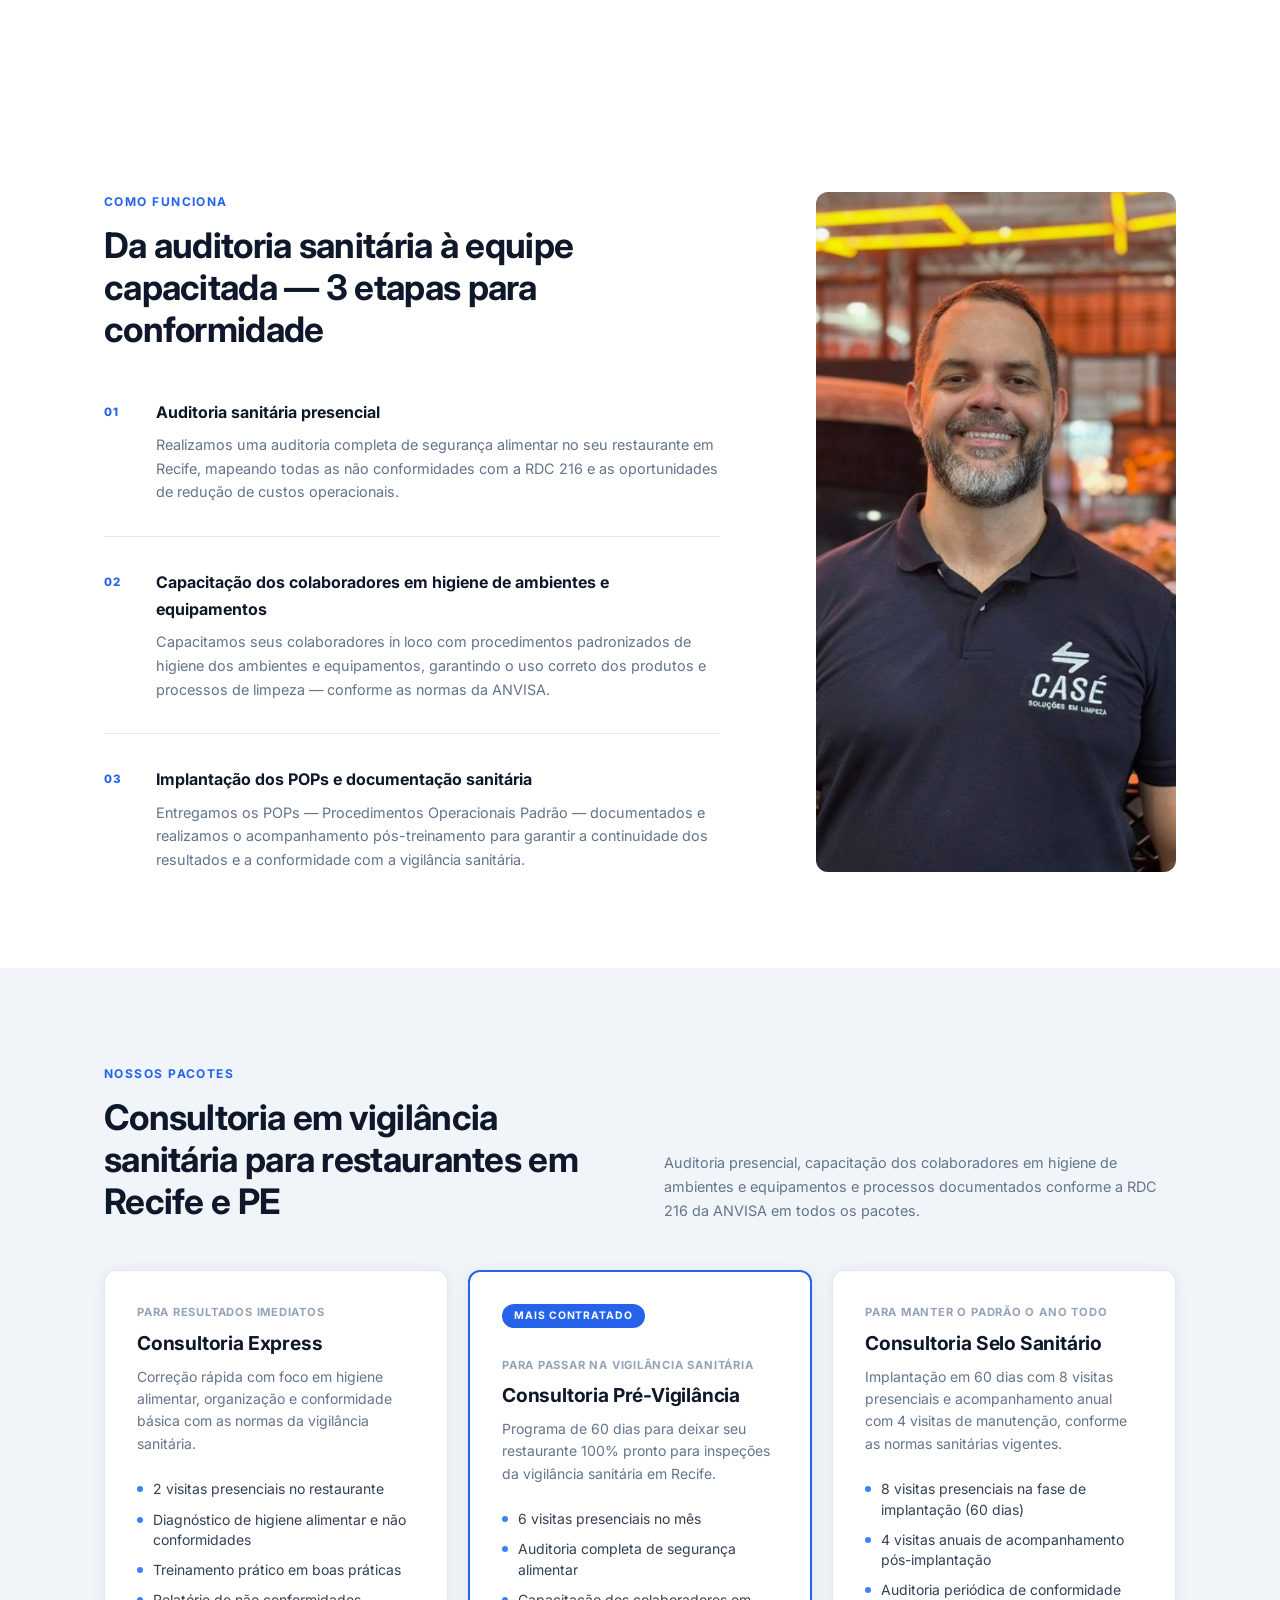
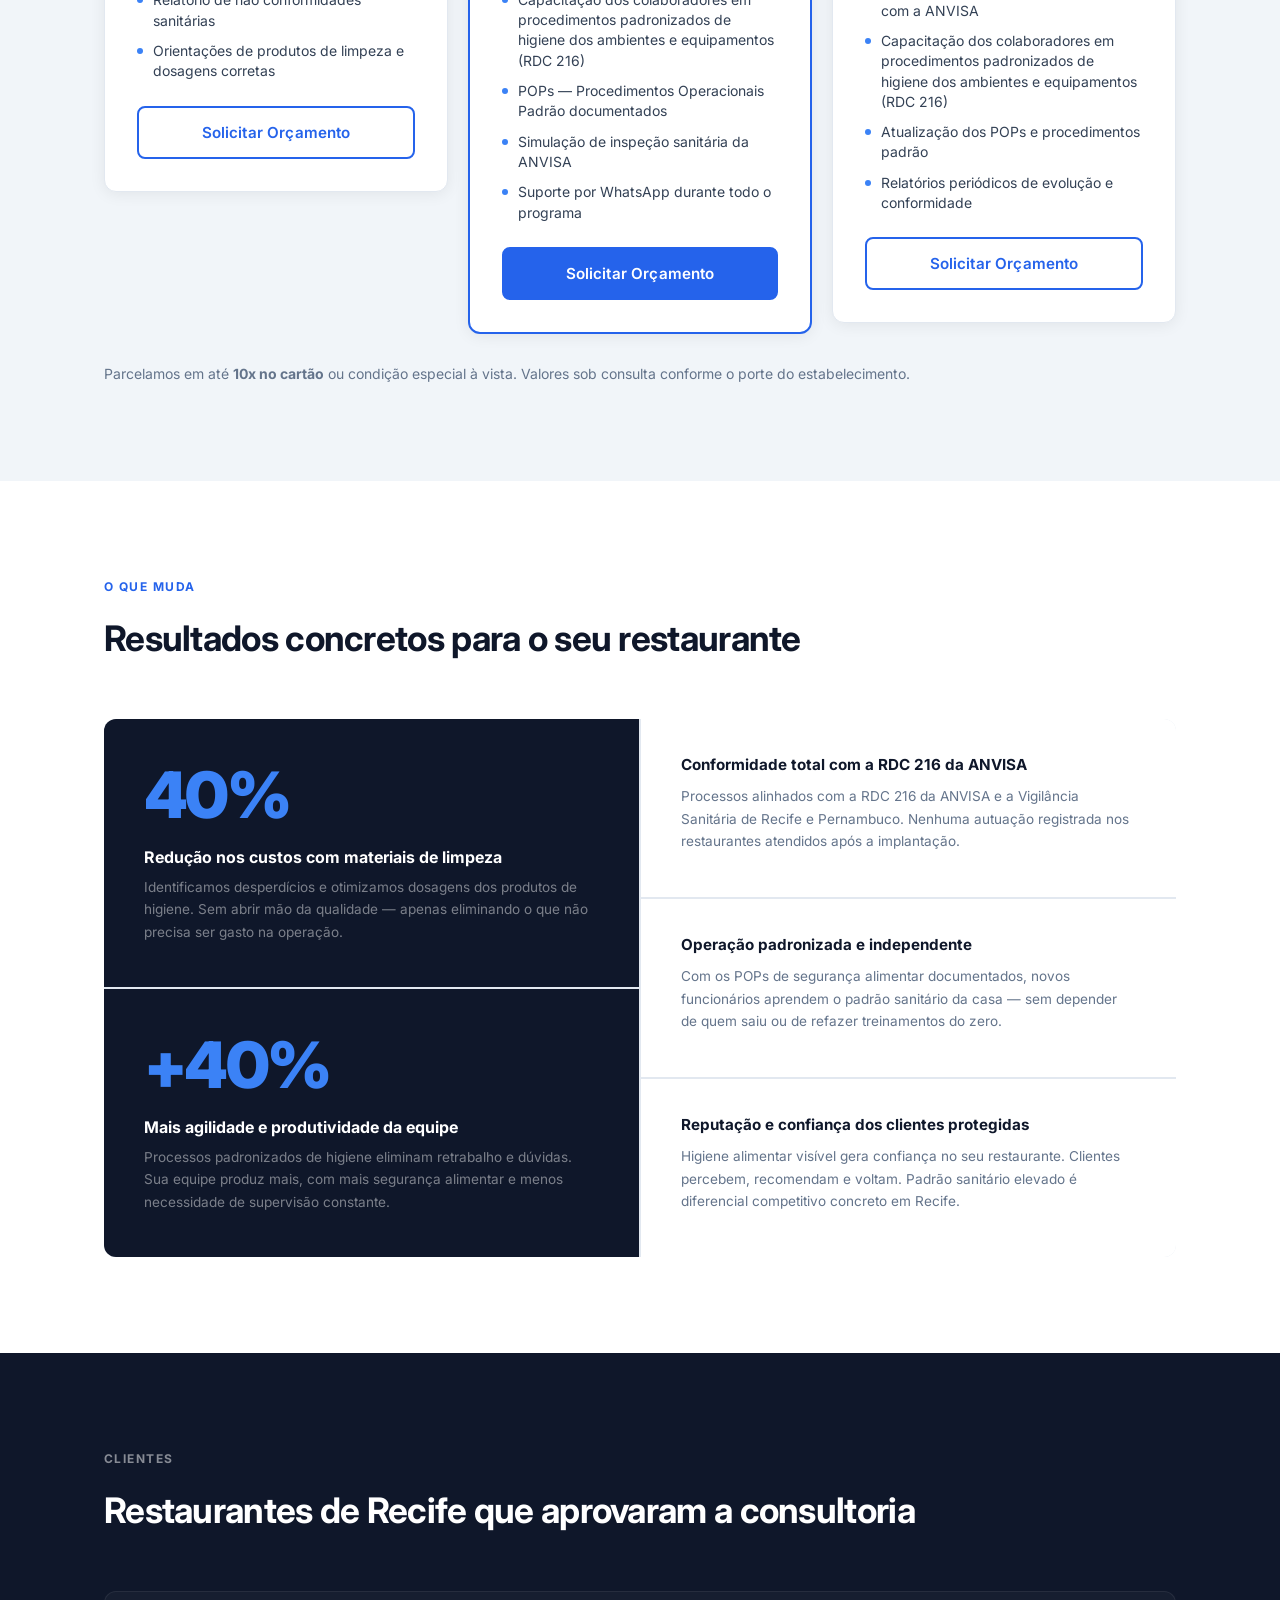
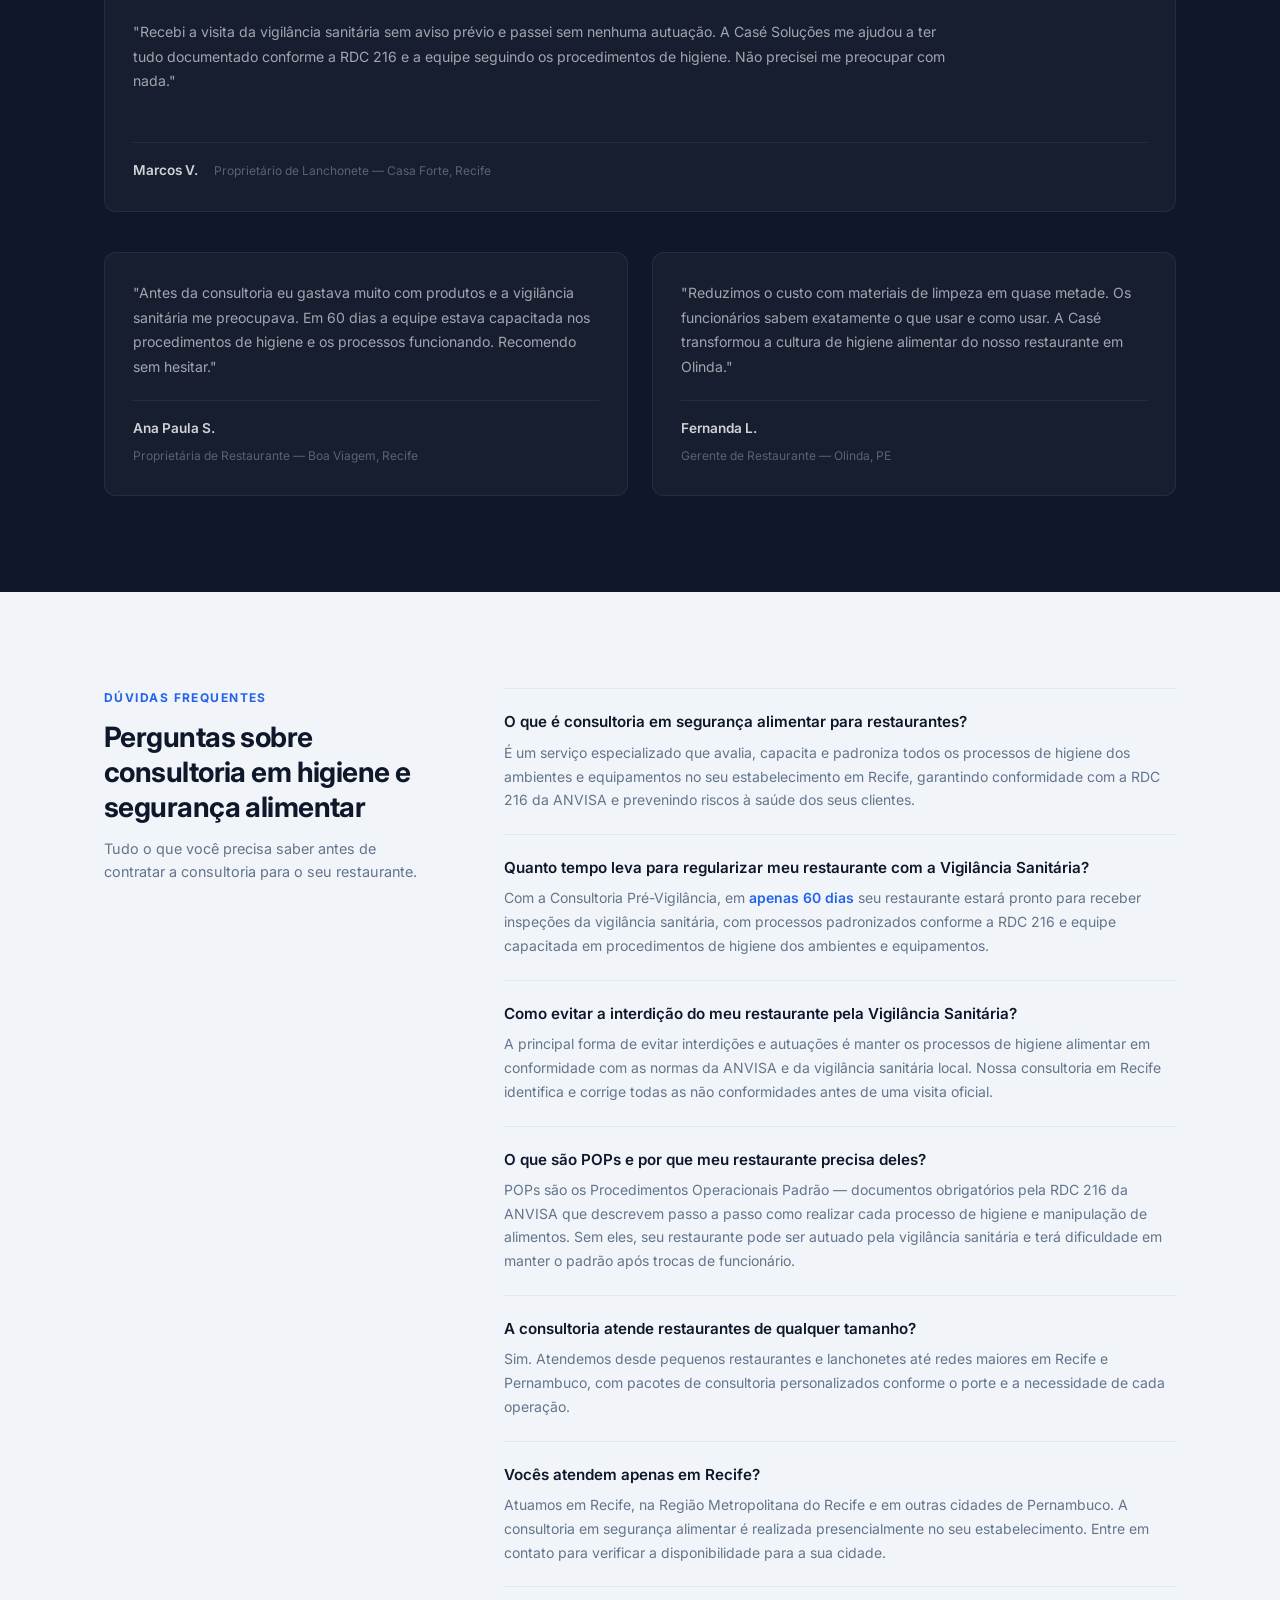
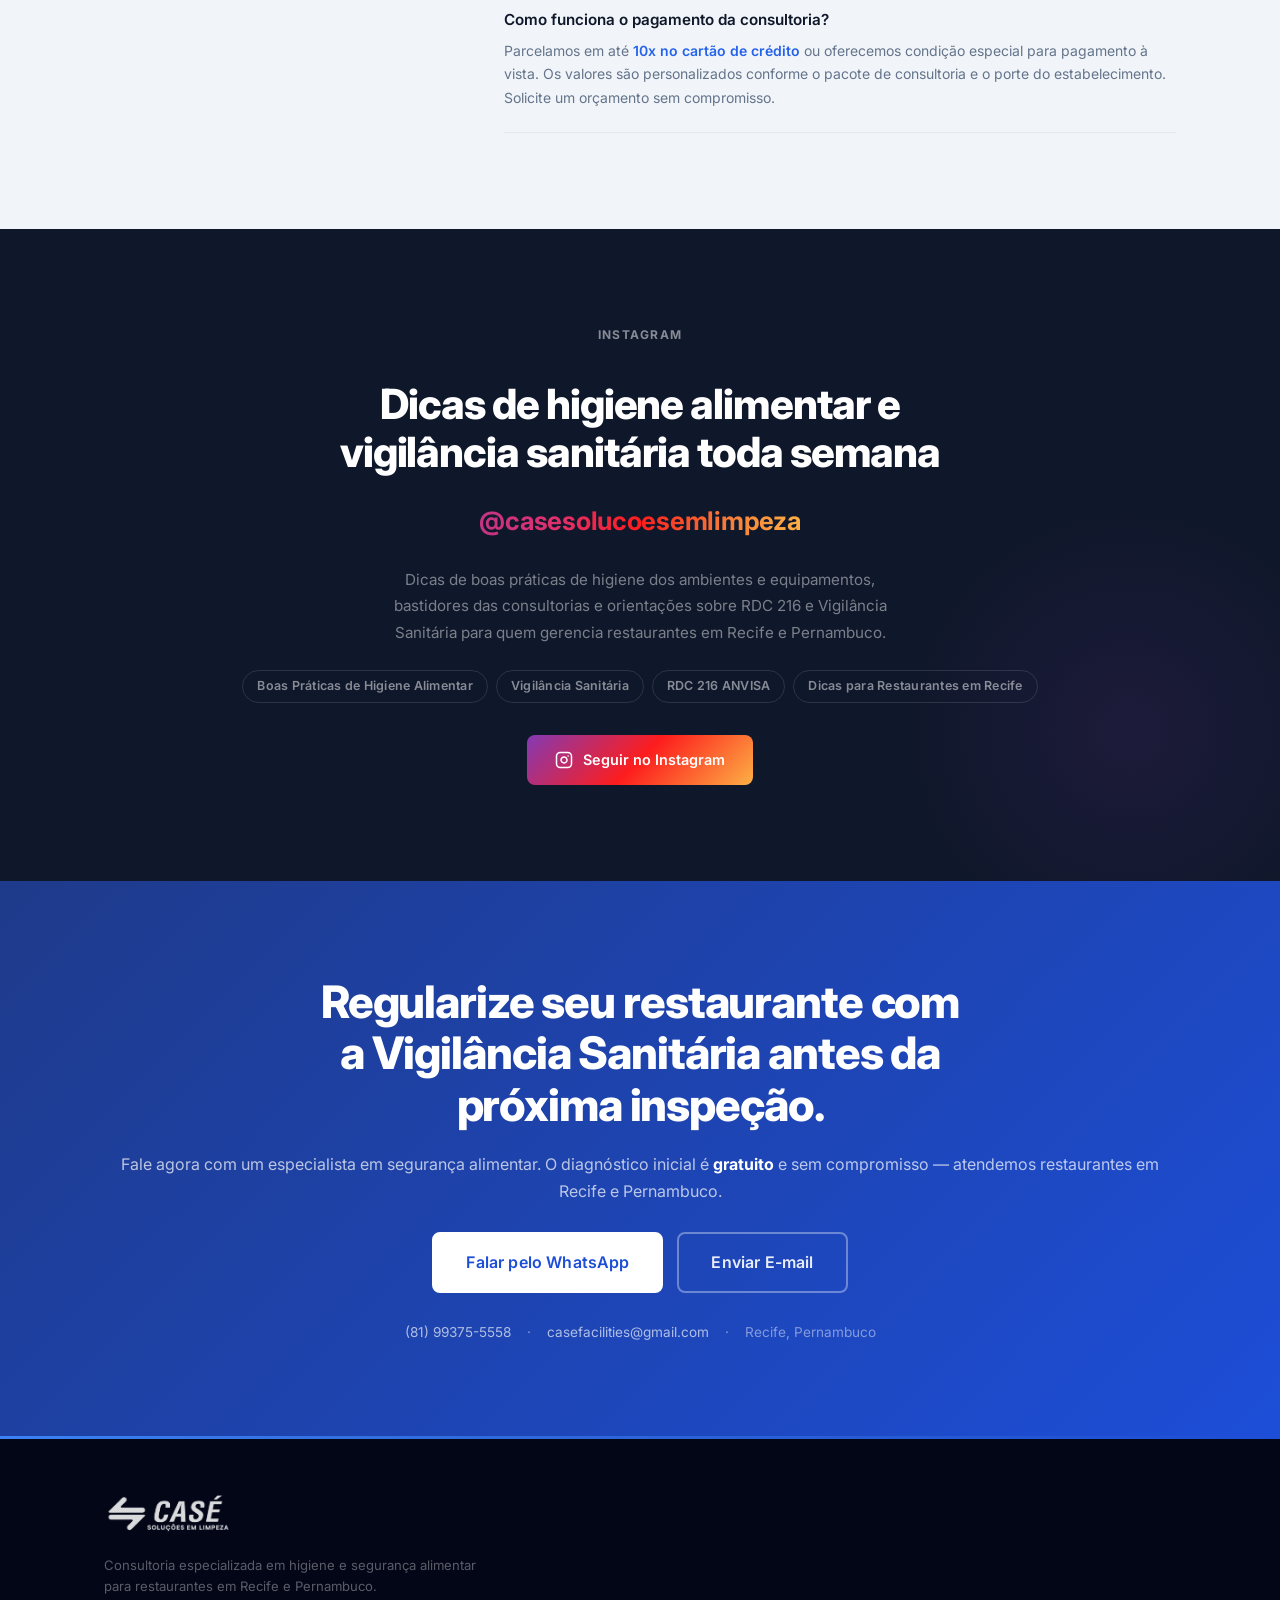
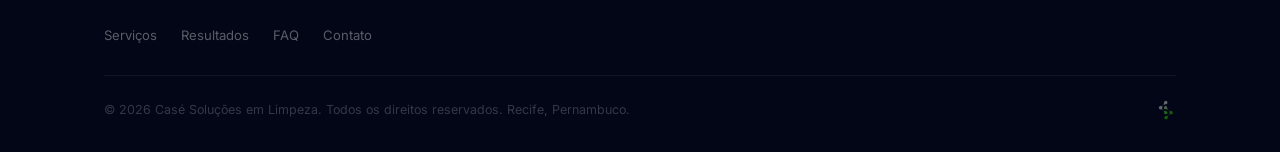
==== commit e0770477: "fix: corrigir serviço para capacitação em higiene de ambientes e equipamentos - Substitui "Treinamen" ====
--- a/index.html
+++ b/index.html
@@ -1,13 +1,21 @@
 <!DOCTYPE html>
 <html lang="pt-BR">
 <head>
+  <!-- Google Tag Manager -->
+  <script>(function(w,d,s,l,i){w[l]=w[l]||[];w[l].push({'gtm.start':
+  new Date().getTime(),event:'gtm.js'});var f=d.getElementsByTagName(s)[0],
+  j=d.createElement(s),dl=l!='dataLayer'?'&l='+l:'';j.async=true;j.src=
+  'https://www.googletagmanager.com/gtm.js?id='+i+dl;f.parentNode.insertBefore(j,f);
+  })(window,document,'script','dataLayer','GTM-NW6PRR59');</script>
+  <!-- End Google Tag Manager -->
+
   <meta charset="UTF-8" />
   <meta name="viewport" content="width=device-width, initial-scale=1.0" />
 
   <!-- SEO Primary -->
   <title>Consultoria em Higiene Alimentar para Restaurantes em Recife | Casé Soluções</title>
-  <meta name="description" content="Evite multas e interdições da Vigilância Sanitária. Consultoria especializada em higiene e segurança alimentar para restaurantes em Recife e Pernambuco. Resultado em 30 dias. Fale agora." />
-  <meta name="keywords" content="consultoria higiene alimentar restaurante, segurança alimentar Recife, vigilância sanitária restaurante, limpeza restaurante Recife, como evitar interdição restaurante, treinamento higiene alimentar Pernambuco, consultoria sanitária Recife, RDC 216 restaurante" />
+  <meta name="description" content="Evite multas e interdições da Vigilância Sanitária. Consultoria especializada em higiene e segurança alimentar para restaurantes em Recife e Pernambuco. Resultado em 60 dias. Fale agora." />
+  <meta name="keywords" content="consultoria higiene alimentar restaurante, segurança alimentar Recife, vigilância sanitária restaurante, limpeza restaurante Recife, como evitar interdição restaurante, capacitação higiene ambientes equipamentos, treinamento higiene Pernambuco, consultoria sanitária Recife, RDC 216 restaurante" />
   <meta name="robots" content="index, follow, max-snippet:-1, max-image-preview:large, max-video-preview:-1" />
   <meta name="author" content="Casé Soluções em Limpeza" />
   <meta name="theme-color" content="#0f172a" />
@@ -20,7 +28,7 @@
   <meta property="og:type" content="website" />
   <meta property="og:site_name" content="Casé Soluções em Limpeza" />
   <meta property="og:title" content="Consultoria em Higiene Alimentar para Restaurantes | Casé Soluções" />
-  <meta property="og:description" content="Evite multas e interdições. Consultoria especializada em segurança alimentar para restaurantes em Recife e PE. Resultado em 30 dias." />
+  <meta property="og:description" content="Evite multas e interdições. Consultoria especializada em segurança alimentar para restaurantes em Recife e PE. Resultado em 60 dias." />
   <meta property="og:url" content="https://www.casesolucoesemlimpeza.com.br/" />
   <meta property="og:locale" content="pt_BR" />
   <meta property="og:image" content="https://www.casesolucoesemlimpeza.com.br/og-image.jpg" />
@@ -88,7 +96,7 @@
     "@type": "Service",
     "serviceType": "Consultoria em Higiene e Segurança Alimentar",
     "name": "Consultoria em Segurança Alimentar para Restaurantes",
-    "description": "Auditoria, treinamento de equipe e padronização de processos de higiene alimentar para restaurantes e estabelecimentos de alimentação em Recife e Pernambuco.",
+    "description": "Auditoria, capacitação dos colaboradores e padronização de processos de higiene dos ambientes e equipamentos para restaurantes e estabelecimentos de alimentação em Recife e Pernambuco.",
     "provider": {
       "@type": "LocalBusiness",
       "name": "Casé Soluções em Limpeza",
@@ -115,7 +123,7 @@
           "itemOffered": {
             "@type": "Service",
             "name": "Consultoria Pré-Vigilância Sanitária",
-            "description": "Programa de 30 dias com auditoria completa, treinamento em boas práticas (RDC 216), POPs documentados e simulação de inspeção sanitária."
+            "description": "Programa de 60 dias com 6 visitas mensais, auditoria completa, capacitação dos colaboradores em higiene de ambientes e equipamentos (RDC 216), POPs documentados e simulação de inspeção sanitária."
           }
         },
         {
@@ -123,7 +131,7 @@
           "itemOffered": {
             "@type": "Service",
             "name": "Consultoria Selo Sanitário",
-            "description": "Acompanhamento anual com visitas trimestrais, auditoria periódica e atualização contínua dos procedimentos padrão."
+            "description": "Implantação em 60 dias com 8 visitas presenciais e acompanhamento anual com 4 visitas de manutenção, auditoria periódica e atualização contínua dos procedimentos padrão."
           }
         }
       ]
@@ -142,7 +150,7 @@
         "name": "O que é consultoria em segurança alimentar para restaurantes?",
         "acceptedAnswer": {
           "@type": "Answer",
-          "text": "É um serviço especializado que avalia, treina e padroniza todos os processos de higiene e manipulação de alimentos no seu estabelecimento, garantindo conformidade com as normas da Vigilância Sanitária e prevenindo riscos à saúde dos clientes."
+          "text": "É um serviço especializado que avalia, capacita e padroniza todos os processos de higiene dos ambientes e equipamentos no seu estabelecimento, garantindo conformidade com as normas da Vigilância Sanitária e prevenindo riscos à saúde dos clientes."
         }
       },
       {
@@ -150,7 +158,7 @@
         "name": "Quanto tempo leva para regularizar meu restaurante com a Vigilância Sanitária?",
         "acceptedAnswer": {
           "@type": "Answer",
-          "text": "Com a nossa Consultoria Pré-Vigilância, em apenas 30 dias seu estabelecimento estará pronto para receber inspeções sanitárias, com processos padronizados e equipe treinada."
+          "text": "Com a nossa Consultoria Pré-Vigilância, em apenas 60 dias seu estabelecimento estará pronto para receber inspeções sanitárias, com processos padronizados e equipe capacitada em higiene dos ambientes e equipamentos."
         }
       },
       {
@@ -206,6 +214,10 @@
   <link href="https://fonts.googleapis.com/css2?family=Inter:wght@400;500;600;700;800;900&display=swap" rel="stylesheet" />
 </head>
 <body>
+  <!-- Google Tag Manager (noscript) -->
+  <noscript><iframe src="https://www.googletagmanager.com/ns.html?id=GTM-NW6PRR59"
+  height="0" width="0" style="display:none;visibility:hidden"></iframe></noscript>
+  <!-- End Google Tag Manager (noscript) -->
 
   <!-- ===== HEADER ===== -->
   <header class="header" role="banner">
@@ -239,11 +251,11 @@
           <h1 id="hero-title">
             Seu restaurante pronto para a<br />
             <span class="hero__accent">Vigilância Sanitária</span><br />
-            em até 30 dias.
+            em até 60 dias.
           </h1>
 
           <p class="hero__sub">
-            Auditamos, treinamos sua equipe e padronizamos os processos de higiene alimentar — eliminando multas, interdições e reduzindo em até 40% os custos com materiais de limpeza em restaurantes de Recife e Pernambuco.
+            Auditamos, capacitamos sua equipe e padronizamos os processos de higiene dos ambientes e equipamentos — eliminando multas, interdições e reduzindo em até 40% os custos com materiais de limpeza em restaurantes de Recife e Pernambuco.
           </p>
 
           <div class="hero__ctas">
@@ -270,7 +282,7 @@
             </div>
             <div class="hero__aside-divider"></div>
             <div class="hero__aside-stat">
-              <span class="hero__aside-num">30 dias</span>
+              <span class="hero__aside-num">60 dias</span>
               <span class="hero__aside-desc">para regularização sanitária completa</span>
             </div>
             <div class="hero__aside-divider"></div>
@@ -302,7 +314,7 @@
           </li>
           <li class="problem__item">
             <span class="problem__num" aria-hidden="true">03</span>
-            <p>Equipe sem treinamento formal em boas práticas de manipulação e higiene alimentar</p>
+            <p>Equipe sem capacitação em procedimentos padronizados de higiene dos ambientes e equipamentos</p>
           </li>
           <li class="problem__item">
             <span class="problem__num" aria-hidden="true">04</span>
@@ -328,7 +340,7 @@
       <div class="container solution__inner">
         <div class="solution__text">
           <p class="section__label">Como funciona</p>
-          <h2 id="solution-title">Da auditoria sanitária à equipe treinada — 3 etapas para conformidade</h2>
+          <h2 id="solution-title">Da auditoria sanitária à equipe capacitada — 3 etapas para conformidade</h2>
           <ol class="solution__steps" role="list">
             <li class="solution__step">
               <span class="step-num" aria-hidden="true">01</span>
@@ -340,8 +352,8 @@
             <li class="solution__step">
               <span class="step-num" aria-hidden="true">02</span>
               <div>
-                <h3>Treinamento em boas práticas de manipulação de alimentos</h3>
-                <p>Capacitamos seus colaboradores in loco com procedimentos padronizados de higiene alimentar, manipulação segura de alimentos e uso correto dos produtos de limpeza — conforme as normas da ANVISA.</p>
+                <h3>Capacitação dos colaboradores em higiene de ambientes e equipamentos</h3>
+                <p>Capacitamos seus colaboradores in loco com procedimentos padronizados de higiene dos ambientes e equipamentos, garantindo o uso correto dos produtos e processos de limpeza — conforme as normas da ANVISA.</p>
               </div>
             </li>
             <li class="solution__step">
@@ -374,7 +386,7 @@
             <p class="section__label">Nossos pacotes</p>
             <h2 id="services-title">Consultoria em vigilância sanitária para restaurantes em Recife e PE</h2>
           </div>
-          <p class="services__sub">Auditoria presencial, treinamento em boas práticas e processos documentados conforme a RDC 216 da ANVISA em todos os pacotes.</p>
+          <p class="services__sub">Auditoria presencial, capacitação dos colaboradores em higiene de ambientes e equipamentos e processos documentados conforme a RDC 216 da ANVISA em todos os pacotes.</p>
         </div>
 
         <div class="plans" role="list">
@@ -401,17 +413,17 @@
             >Solicitar Orçamento</a>
           </article>
 
-          <article class="plan plan--featured" role="listitem" aria-label="Pacote Consultoria Pré-Vigilância Sanitária — preparação completa em 30 dias">
+          <article class="plan plan--featured" role="listitem" aria-label="Pacote Consultoria Pré-Vigilância Sanitária — preparação completa em 60 dias">
             <p class="plan__highlight-label">Mais contratado</p>
             <div class="plan__header">
               <p class="plan__tag">Para passar na Vigilância Sanitária</p>
               <h3 class="plan__name">Consultoria Pré-Vigilância</h3>
-              <p class="plan__desc">Programa de 30 dias para deixar seu restaurante 100% pronto para inspeções da vigilância sanitária em Recife.</p>
+              <p class="plan__desc">Programa de 60 dias para deixar seu restaurante 100% pronto para inspeções da vigilância sanitária em Recife.</p>
             </div>
             <ul class="plan__features" role="list">
-              <li>2 visitas presenciais no mês</li>
+              <li>6 visitas presenciais no mês</li>
               <li>Auditoria completa de segurança alimentar</li>
-              <li>Treinamento em boas práticas de manipulação de alimentos (RDC 216)</li>
+              <li>Capacitação dos colaboradores em procedimentos padronizados de higiene dos ambientes e equipamentos (RDC 216)</li>
               <li>POPs — Procedimentos Operacionais Padrão documentados</li>
               <li>Simulação de inspeção sanitária da ANVISA</li>
               <li>Suporte por WhatsApp durante todo o programa</li>
@@ -425,18 +437,18 @@
             >Solicitar Orçamento</a>
           </article>
 
-          <article class="plan" role="listitem" aria-label="Pacote Consultoria Selo Sanitário — conformidade anual com a vigilância sanitária">
+          <article class="plan" role="listitem" aria-label="Pacote Consultoria Selo Sanitário — implantação em 60 dias e acompanhamento anual">
             <div class="plan__header">
               <p class="plan__tag">Para manter o padrão o ano todo</p>
               <h3 class="plan__name">Consultoria Selo Sanitário</h3>
-              <p class="plan__desc">Acompanhamento anual com visitas trimestrais e padronização contínua conforme as normas sanitárias vigentes.</p>
+              <p class="plan__desc">Implantação em 60 dias com 8 visitas presenciais e acompanhamento anual com 4 visitas de manutenção, conforme as normas sanitárias vigentes.</p>
             </div>
             <ul class="plan__features" role="list">
-              <li>Visitas trimestrais — 4 ao ano</li>
+              <li>8 visitas presenciais na fase de implantação (60 dias)</li>
+              <li>4 visitas anuais de acompanhamento pós-implantação</li>
               <li>Auditoria periódica de conformidade com a ANVISA</li>
-              <li>Reciclagem contínua da equipe em higiene alimentar</li>
+              <li>Capacitação dos colaboradores em procedimentos padronizados de higiene dos ambientes e equipamentos (RDC 216)</li>
               <li>Atualização dos POPs e procedimentos padrão</li>
-              <li>Preparação contínua para inspeções sanitárias</li>
               <li>Relatórios periódicos de evolução e conformidade</li>
             </ul>
             <a
@@ -514,7 +526,7 @@
 
         <div class="testimonials__row">
           <blockquote class="testimonial">
-            <p>"Antes da consultoria em segurança alimentar eu gastava muito com produtos e a vigilância sanitária me preocupava. Em 30 dias a equipe estava treinada em boas práticas e os processos funcionando. Recomendo sem hesitar."</p>
+            <p>"Antes da consultoria eu gastava muito com produtos e a vigilância sanitária me preocupava. Em 60 dias a equipe estava capacitada nos procedimentos de higiene e os processos funcionando. Recomendo sem hesitar."</p>
             <footer>
               <cite>Ana Paula S.</cite>
               <span>Proprietária de Restaurante — Boa Viagem, Recife</span>
@@ -542,11 +554,11 @@
         <dl class="faq__list">
           <div class="faq__item">
             <dt>O que é consultoria em segurança alimentar para restaurantes?</dt>
-            <dd>É um serviço especializado que avalia, treina e padroniza todos os processos de higiene e manipulação de alimentos no seu estabelecimento em Recife, garantindo conformidade com a RDC 216 da ANVISA e prevenindo riscos à saúde dos seus clientes.</dd>
+            <dd>É um serviço especializado que avalia, capacita e padroniza todos os processos de higiene dos ambientes e equipamentos no seu estabelecimento em Recife, garantindo conformidade com a RDC 216 da ANVISA e prevenindo riscos à saúde dos seus clientes.</dd>
           </div>
           <div class="faq__item">
             <dt>Quanto tempo leva para regularizar meu restaurante com a Vigilância Sanitária?</dt>
-            <dd>Com a Consultoria Pré-Vigilância, em <strong>apenas 30 dias</strong> seu restaurante estará pronto para receber inspeções da vigilância sanitária, com processos padronizados conforme a RDC 216 e equipe treinada em boas práticas de manipulação de alimentos.</dd>
+            <dd>Com a Consultoria Pré-Vigilância, em <strong>apenas 60 dias</strong> seu restaurante estará pronto para receber inspeções da vigilância sanitária, com processos padronizados conforme a RDC 216 e equipe capacitada em procedimentos de higiene dos ambientes e equipamentos.</dd>
           </div>
           <div class="faq__item">
             <dt>Como evitar a interdição do meu restaurante pela Vigilância Sanitária?</dt>
@@ -590,7 +602,7 @@
           @casesolucoesemlimpeza
         </a>
 
-        <p class="instagram__desc">Dicas de boas práticas de manipulação de alimentos, bastidores das consultorias e orientações sobre RDC 216 e Vigilância Sanitária para quem gerencia restaurantes em Recife e Pernambuco.</p>
+        <p class="instagram__desc">Dicas de boas práticas de higiene dos ambientes e equipamentos, bastidores das consultorias e orientações sobre RDC 216 e Vigilância Sanitária para quem gerencia restaurantes em Recife e Pernambuco.</p>
 
         <div class="instagram__topics" aria-label="Temas abordados no Instagram">
           <span>Boas Práticas de Higiene Alimentar</span>
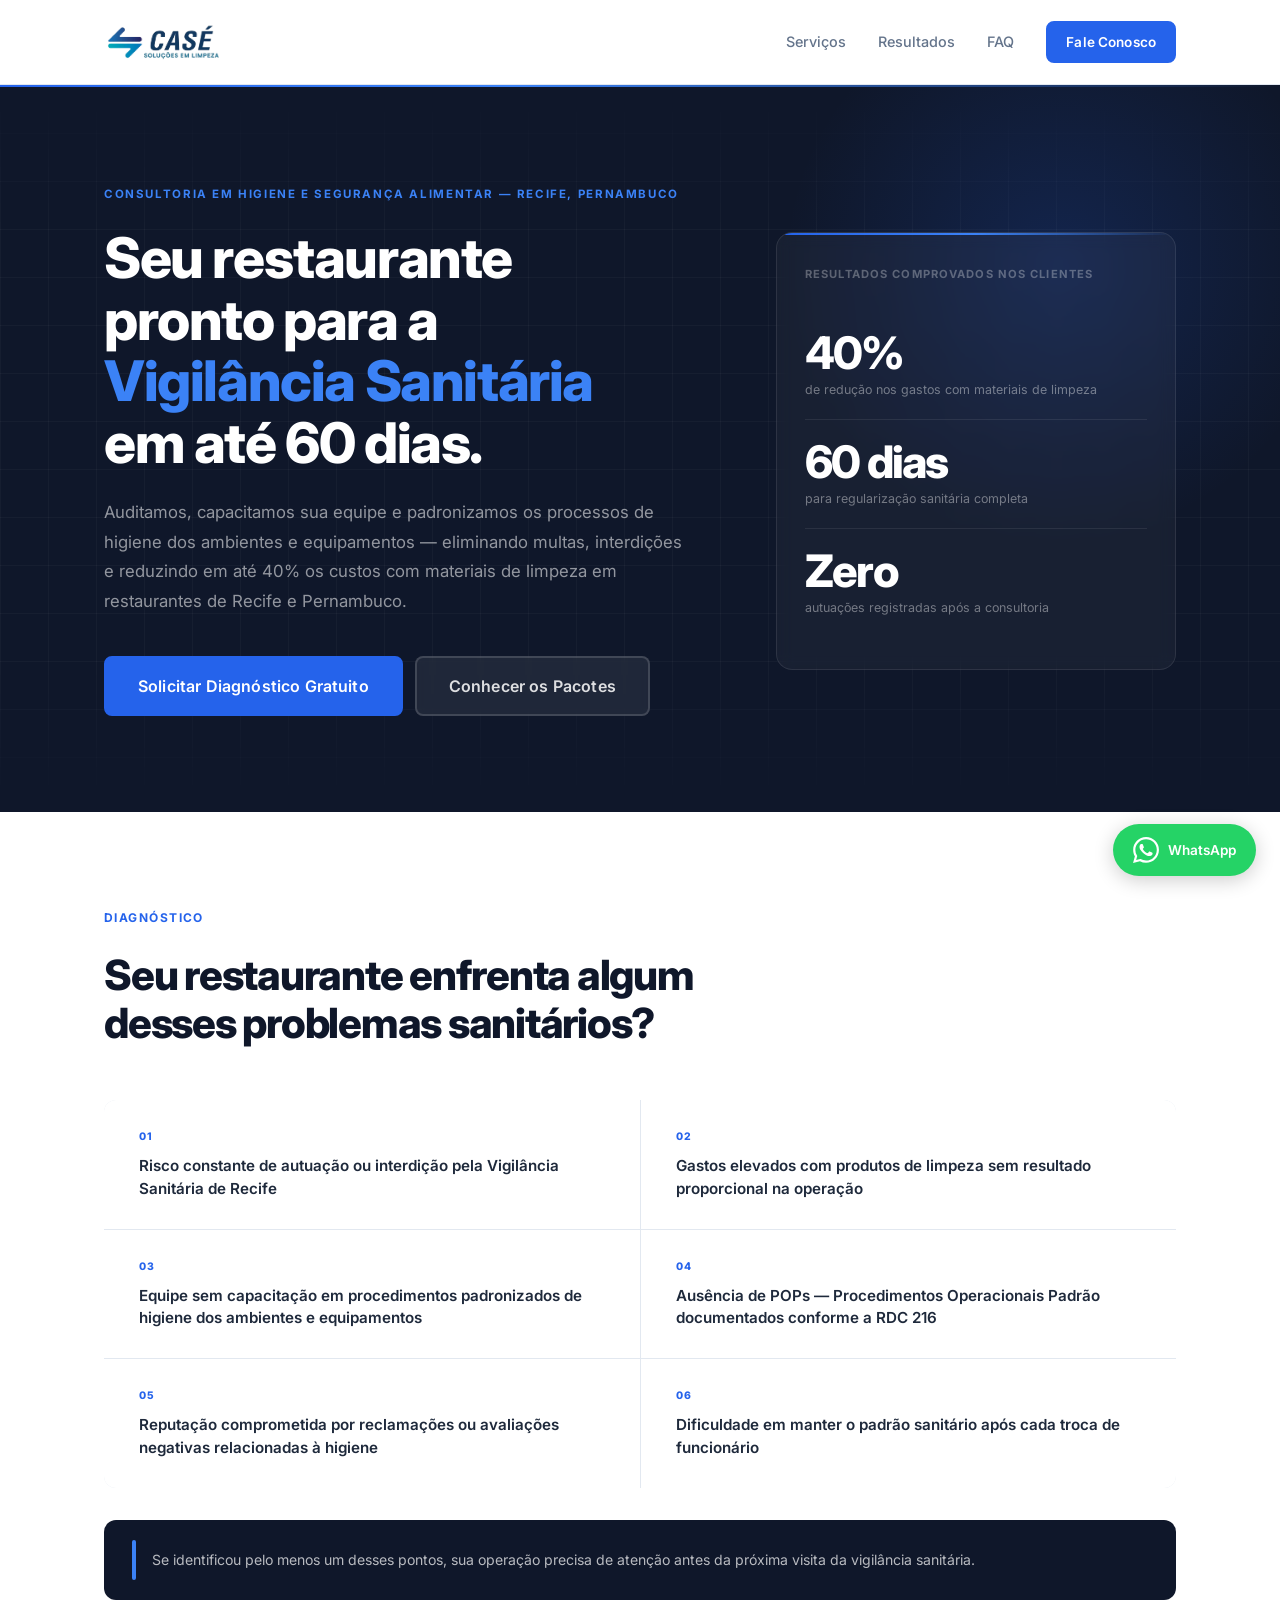
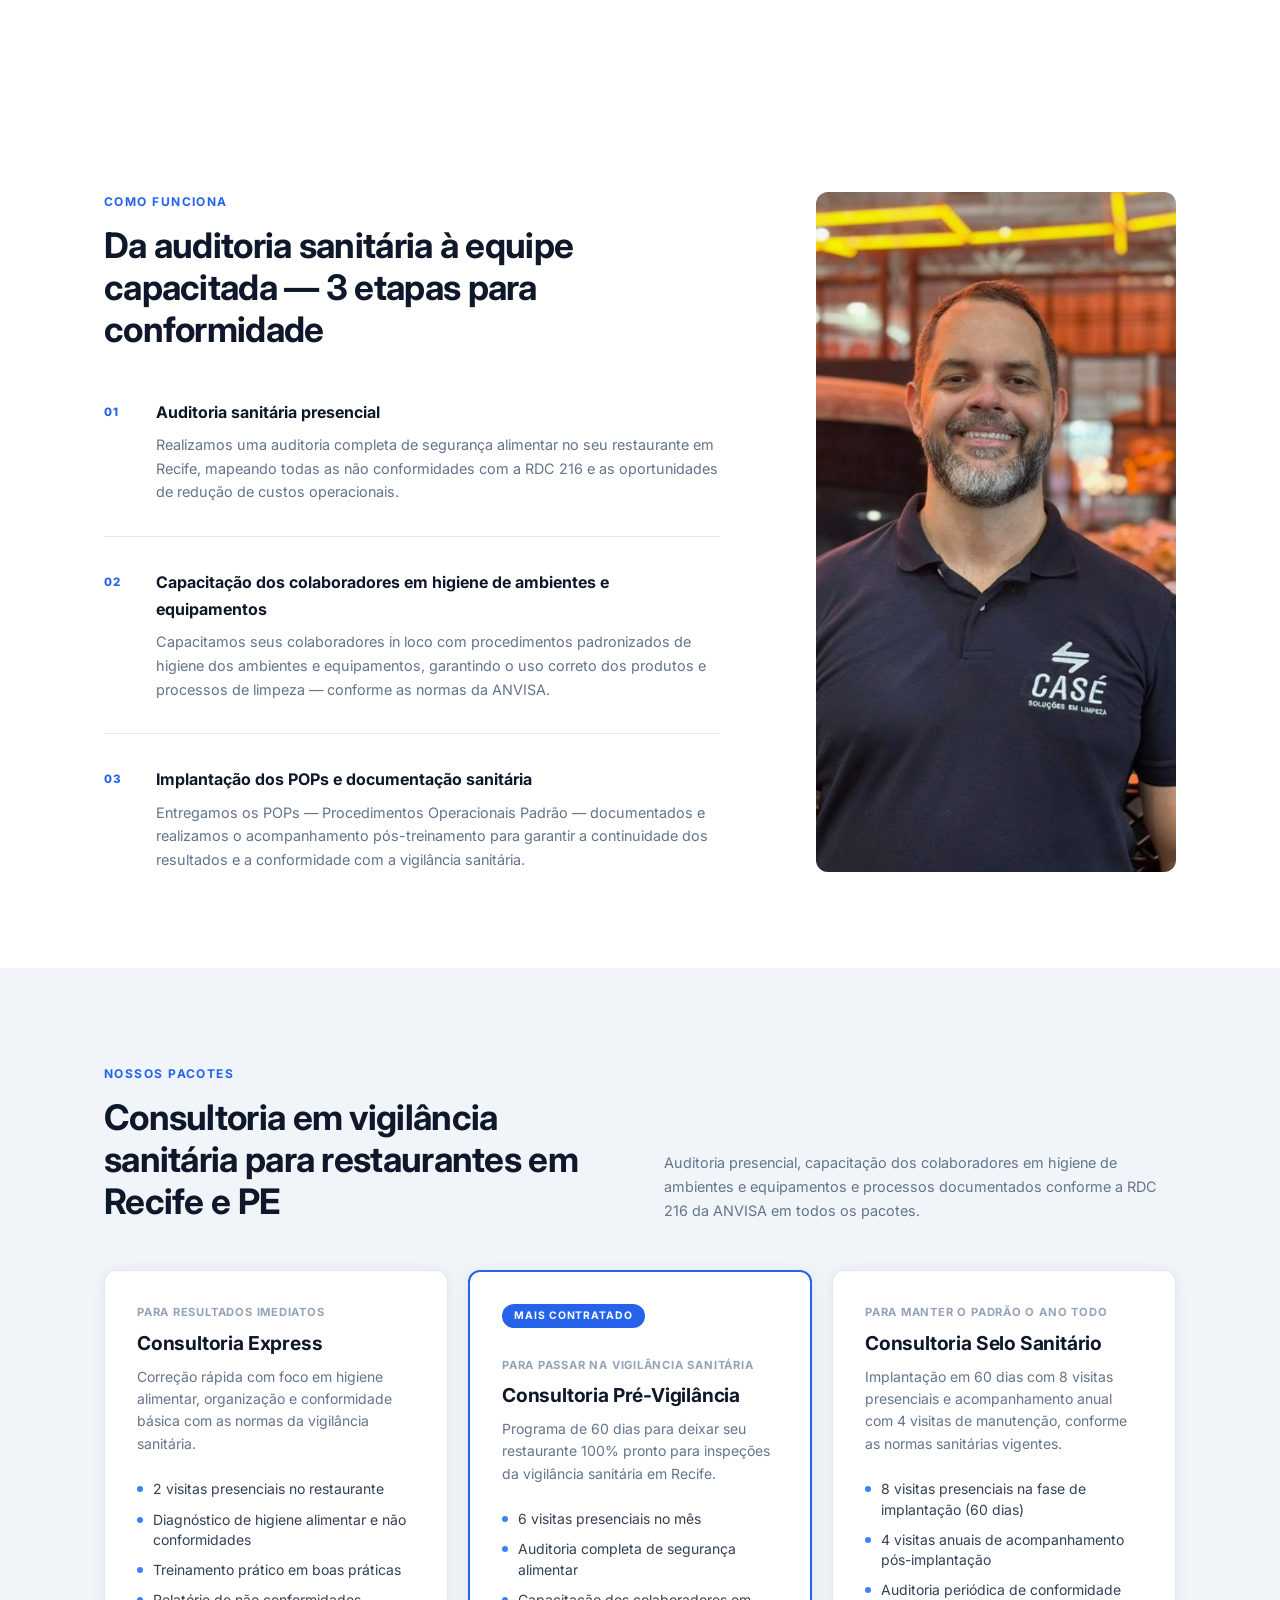
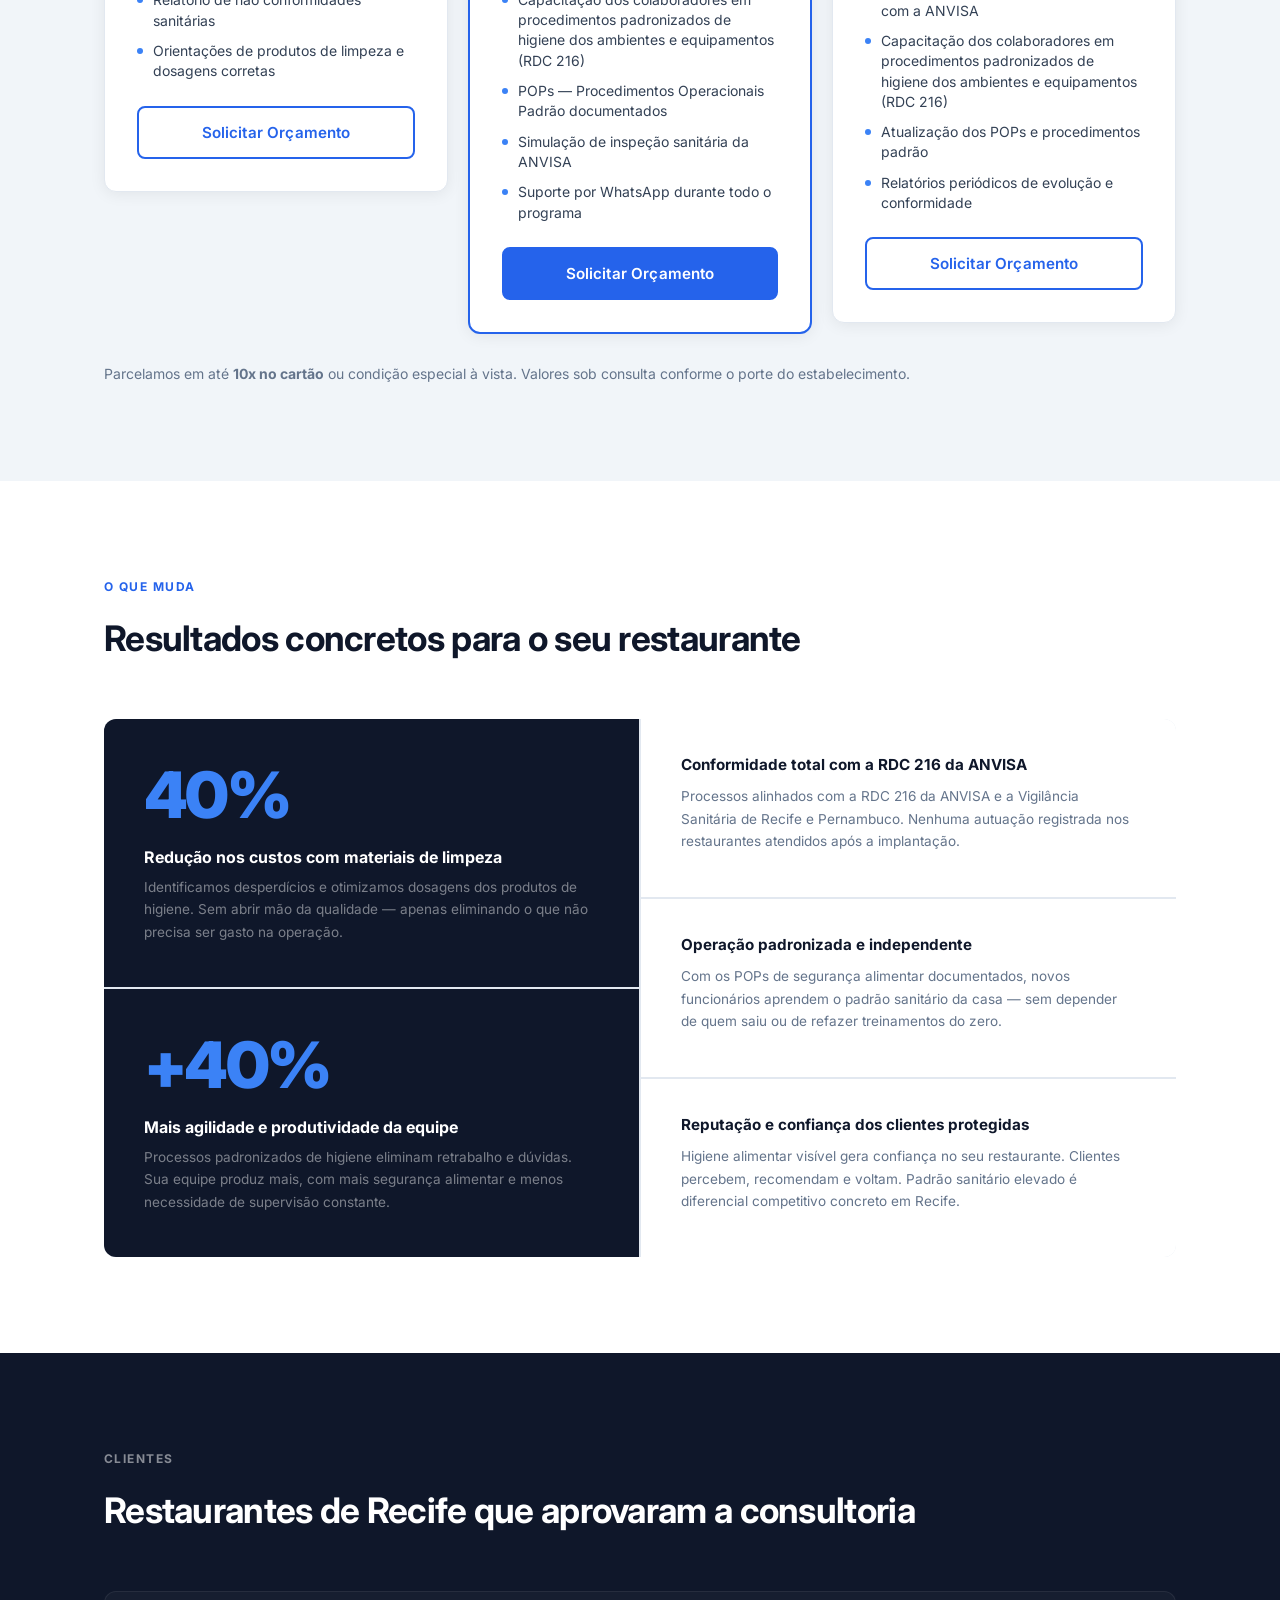
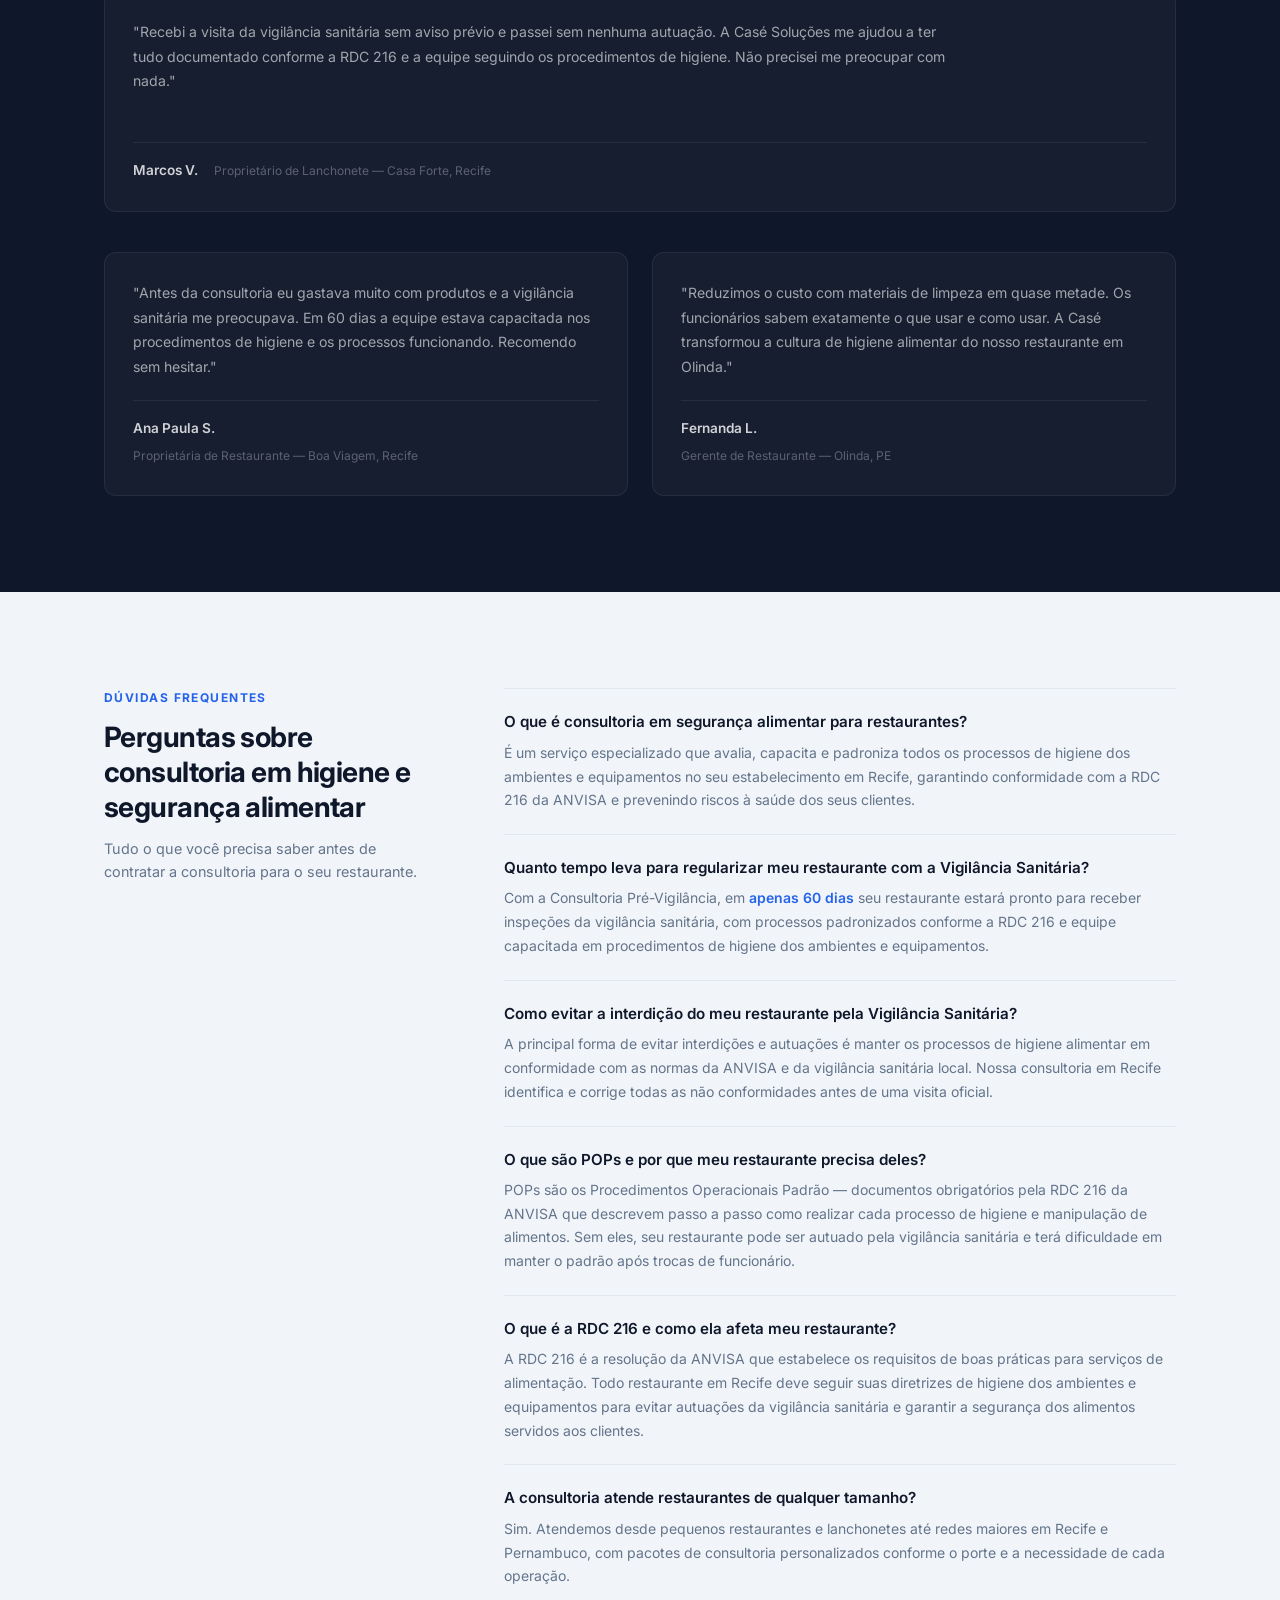
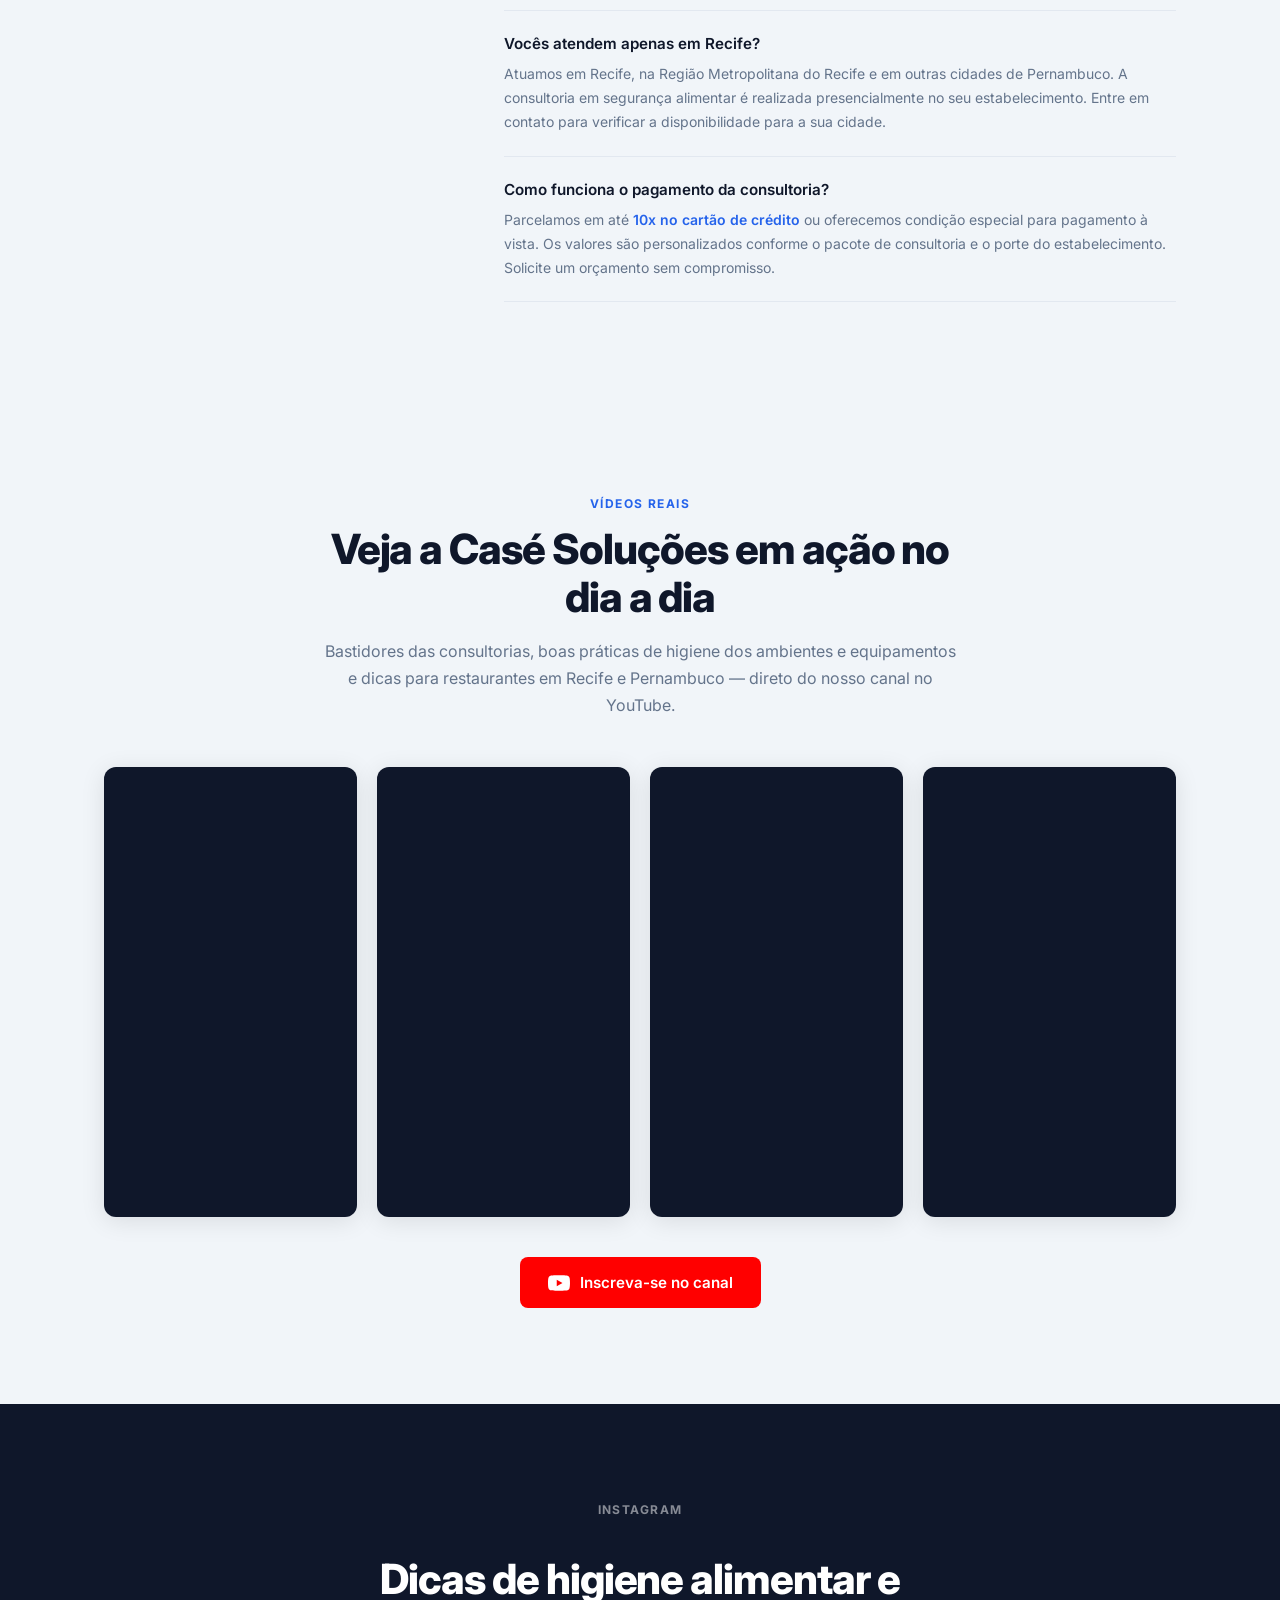
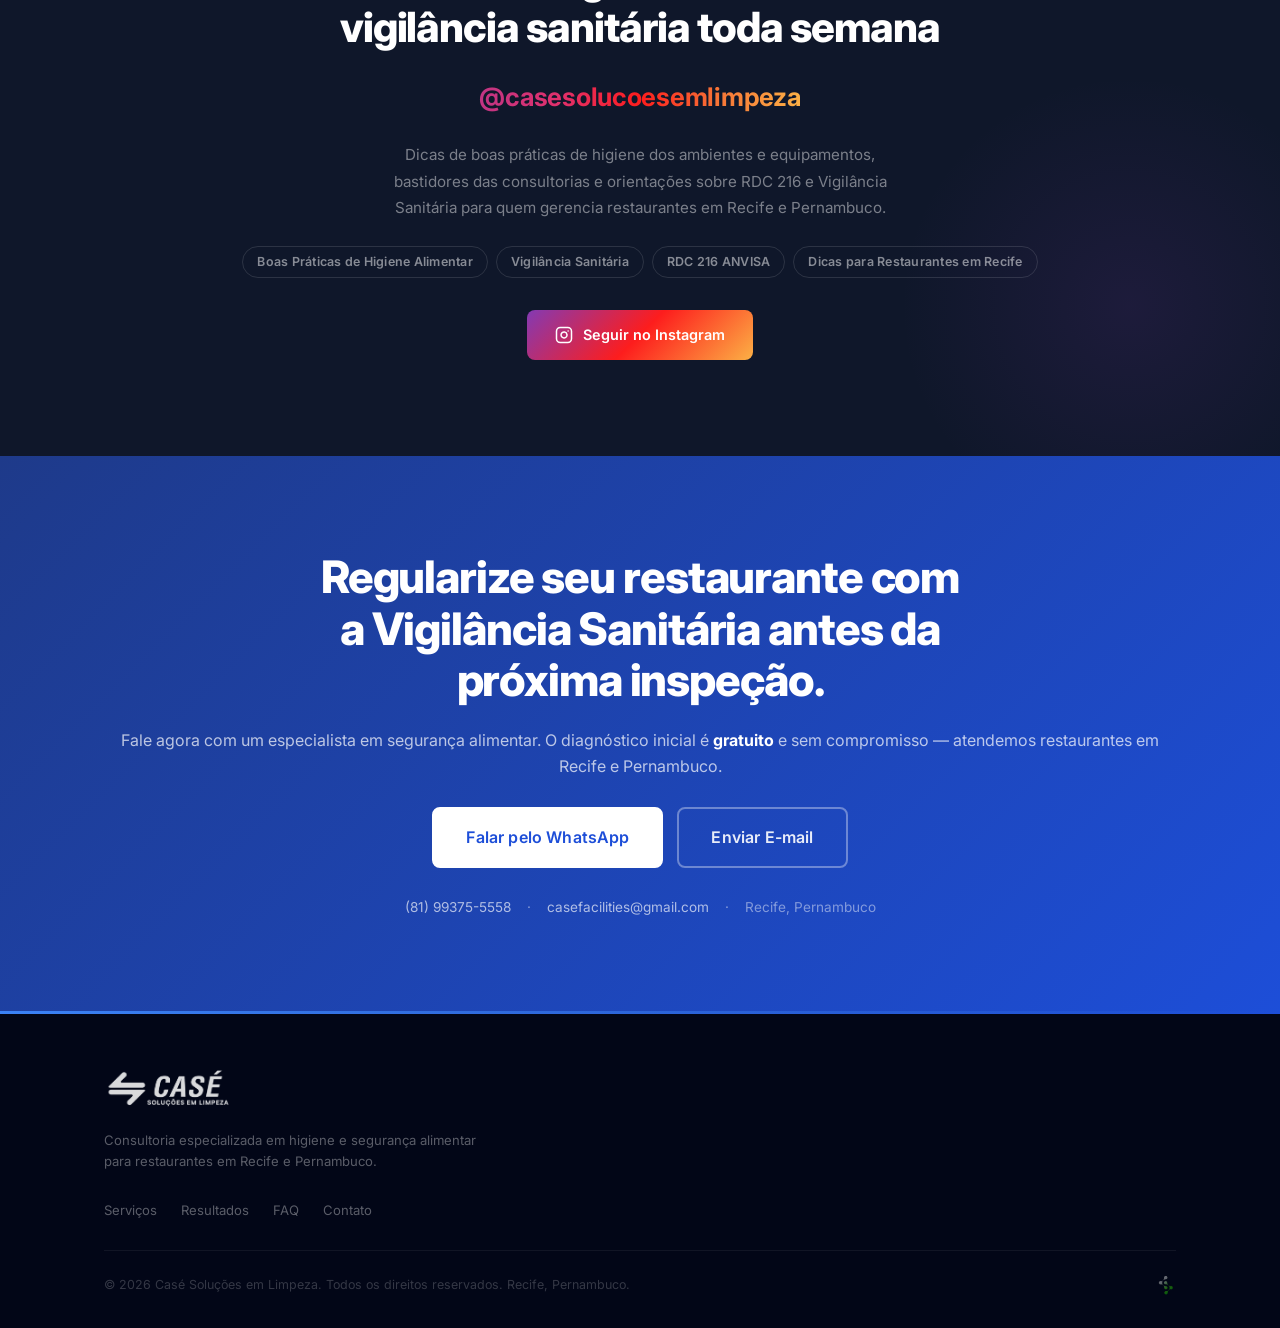
==== commit 03b1b1ae: "feat: seção de vídeos do YouTube e correção do schema de FAQ - Adiciona seção "Vídeos" com 4 Shorts " ====
--- a/index.html
+++ b/index.html
@@ -150,7 +150,7 @@
         "name": "O que é consultoria em segurança alimentar para restaurantes?",
         "acceptedAnswer": {
           "@type": "Answer",
-          "text": "É um serviço especializado que avalia, capacita e padroniza todos os processos de higiene dos ambientes e equipamentos no seu estabelecimento, garantindo conformidade com as normas da Vigilância Sanitária e prevenindo riscos à saúde dos clientes."
+          "text": "É um serviço especializado que avalia, capacita e padroniza todos os processos de higiene dos ambientes e equipamentos no seu estabelecimento em Recife, garantindo conformidade com a RDC 216 da ANVISA e prevenindo riscos à saúde dos seus clientes."
         }
       },
       {
@@ -158,15 +158,15 @@
         "name": "Quanto tempo leva para regularizar meu restaurante com a Vigilância Sanitária?",
         "acceptedAnswer": {
           "@type": "Answer",
-          "text": "Com a nossa Consultoria Pré-Vigilância, em apenas 60 dias seu estabelecimento estará pronto para receber inspeções sanitárias, com processos padronizados e equipe capacitada em higiene dos ambientes e equipamentos."
+          "text": "Com a Consultoria Pré-Vigilância, em apenas 60 dias seu restaurante estará pronto para receber inspeções da vigilância sanitária, com processos padronizados conforme a RDC 216 e equipe capacitada em procedimentos de higiene dos ambientes e equipamentos."
         }
       },
       {
         "@type": "Question",
-        "name": "Como evitar interdição do meu restaurante pela Vigilância Sanitária?",
+        "name": "Como evitar a interdição do meu restaurante pela Vigilância Sanitária?",
         "acceptedAnswer": {
           "@type": "Answer",
-          "text": "A principal forma de evitar interdições é manter os processos de higiene alimentar em conformidade com as normas da ANVISA e vigilância local. Nossa consultoria identifica e corrige todas as não conformidades antes de uma visita oficial."
+          "text": "A principal forma de evitar interdições e autuações é manter os processos de higiene alimentar em conformidade com as normas da ANVISA e da vigilância sanitária local. Nossa consultoria em Recife identifica e corrige todas as não conformidades antes de uma visita oficial."
         }
       },
       {
@@ -179,10 +179,18 @@
       },
       {
         "@type": "Question",
+        "name": "O que é a RDC 216 e como ela afeta meu restaurante?",
+        "acceptedAnswer": {
+          "@type": "Answer",
+          "text": "A RDC 216 é a resolução da ANVISA que estabelece os requisitos de boas práticas para serviços de alimentação. Todo restaurante em Recife deve seguir suas diretrizes de higiene dos ambientes e equipamentos para evitar autuações da vigilância sanitária e garantir a segurança dos alimentos servidos aos clientes."
+        }
+      },
+      {
+        "@type": "Question",
         "name": "A consultoria atende restaurantes de qualquer tamanho?",
         "acceptedAnswer": {
           "@type": "Answer",
-          "text": "Sim. Atendemos desde pequenos restaurantes e lanchonetes até redes maiores em Recife e Pernambuco, com pacotes de consultoria personalizados conforme o porte e necessidade de cada operação."
+          "text": "Sim. Atendemos desde pequenos restaurantes e lanchonetes até redes maiores em Recife e Pernambuco, com pacotes de consultoria personalizados conforme o porte e a necessidade de cada operação."
         }
       },
       {
@@ -190,15 +198,15 @@
         "name": "Vocês atendem apenas em Recife?",
         "acceptedAnswer": {
           "@type": "Answer",
-          "text": "Atuamos em Recife, na Região Metropolitana do Recife e em outras cidades de Pernambuco. A consultoria em segurança alimentar é realizada presencialmente no estabelecimento. Entre em contato para verificar disponibilidade na sua cidade."
+          "text": "Atuamos em Recife, na Região Metropolitana do Recife e em outras cidades de Pernambuco. A consultoria em segurança alimentar é realizada presencialmente no seu estabelecimento. Entre em contato para verificar a disponibilidade para a sua cidade."
         }
       },
       {
         "@type": "Question",
-        "name": "O que é a RDC 216 e como ela afeta meu restaurante?",
+        "name": "Como funciona o pagamento da consultoria?",
         "acceptedAnswer": {
           "@type": "Answer",
-          "text": "A RDC 216 é a resolução da ANVISA que estabelece os requisitos de boas práticas para serviços de alimentação. Todo restaurante deve seguir suas diretrizes para evitar autuações e garantir a segurança dos alimentos servidos aos clientes."
+          "text": "Parcelamos em até 10x no cartão de crédito ou oferecemos condição especial para pagamento à vista. Os valores são personalizados conforme o pacote de consultoria e o porte do estabelecimento. Solicite um orçamento sem compromisso."
         }
       }
     ]
@@ -569,6 +577,10 @@
             <dd>POPs são os Procedimentos Operacionais Padrão — documentos obrigatórios pela RDC 216 da ANVISA que descrevem passo a passo como realizar cada processo de higiene e manipulação de alimentos. Sem eles, seu restaurante pode ser autuado pela vigilância sanitária e terá dificuldade em manter o padrão após trocas de funcionário.</dd>
           </div>
           <div class="faq__item">
+            <dt>O que é a RDC 216 e como ela afeta meu restaurante?</dt>
+            <dd>A RDC 216 é a resolução da ANVISA que estabelece os requisitos de boas práticas para serviços de alimentação. Todo restaurante em Recife deve seguir suas diretrizes de higiene dos ambientes e equipamentos para evitar autuações da vigilância sanitária e garantir a segurança dos alimentos servidos aos clientes.</dd>
+          </div>
+          <div class="faq__item">
             <dt>A consultoria atende restaurantes de qualquer tamanho?</dt>
             <dd>Sim. Atendemos desde pequenos restaurantes e lanchonetes até redes maiores em Recife e Pernambuco, com pacotes de consultoria personalizados conforme o porte e a necessidade de cada operação.</dd>
           </div>
@@ -581,6 +593,79 @@
             <dd>Parcelamos em até <strong>10x no cartão de crédito</strong> ou oferecemos condição especial para pagamento à vista. Os valores são personalizados conforme o pacote de consultoria e o porte do estabelecimento. Solicite um orçamento sem compromisso.</dd>
           </div>
         </dl>
+      </div>
+    </section>
+
+    <!-- ===== VÍDEOS / YOUTUBE ===== -->
+    <section class="videos" id="videos" aria-labelledby="videos-title" aria-label="Vídeos da Casé Soluções no YouTube — bastidores das consultorias de higiene alimentar">
+      <div class="container videos__inner">
+
+        <div class="videos__header">
+          <p class="section__label">Vídeos reais</p>
+          <h2 id="videos-title">Veja a Casé Soluções em ação no dia a dia</h2>
+          <p class="videos__sub">Bastidores das consultorias, boas práticas de higiene dos ambientes e equipamentos e dicas para restaurantes em Recife e Pernambuco — direto do nosso canal no YouTube.</p>
+        </div>
+
+        <div class="videos__grid">
+          <div class="video-card">
+            <iframe
+              src="https://www.youtube-nocookie.com/embed/oby16nbcaQY"
+              title="Vídeo da Casé Soluções no YouTube"
+              loading="lazy"
+              frameborder="0"
+              allow="accelerometer; autoplay; clipboard-write; encrypted-media; gyroscope; picture-in-picture; web-share"
+              referrerpolicy="strict-origin-when-cross-origin"
+              allowfullscreen
+            ></iframe>
+          </div>
+          <div class="video-card">
+            <iframe
+              src="https://www.youtube-nocookie.com/embed/M7cMYMrWpzY"
+              title="Vídeo da Casé Soluções no YouTube"
+              loading="lazy"
+              frameborder="0"
+              allow="accelerometer; autoplay; clipboard-write; encrypted-media; gyroscope; picture-in-picture; web-share"
+              referrerpolicy="strict-origin-when-cross-origin"
+              allowfullscreen
+            ></iframe>
+          </div>
+          <div class="video-card">
+            <iframe
+              src="https://www.youtube-nocookie.com/embed/j72gncvP8Ug"
+              title="Vídeo da Casé Soluções no YouTube"
+              loading="lazy"
+              frameborder="0"
+              allow="accelerometer; autoplay; clipboard-write; encrypted-media; gyroscope; picture-in-picture; web-share"
+              referrerpolicy="strict-origin-when-cross-origin"
+              allowfullscreen
+            ></iframe>
+          </div>
+          <div class="video-card">
+            <iframe
+              src="https://www.youtube-nocookie.com/embed/7d9cmTgXyz4"
+              title="Vídeo da Casé Soluções no YouTube"
+              loading="lazy"
+              frameborder="0"
+              allow="accelerometer; autoplay; clipboard-write; encrypted-media; gyroscope; picture-in-picture; web-share"
+              referrerpolicy="strict-origin-when-cross-origin"
+              allowfullscreen
+            ></iframe>
+          </div>
+        </div>
+
+        <a
+          href="https://www.youtube.com/@Cas%C3%A9Solu%C3%A7%C3%B5es"
+          target="_blank"
+          rel="noopener noreferrer"
+          class="videos__btn"
+          aria-label="Inscrever-se no canal da Casé Soluções no YouTube"
+        >
+          <svg xmlns="http://www.w3.org/2000/svg" width="22" height="22" viewBox="0 0 24 24" fill="currentColor" aria-hidden="true">
+            <path d="M23.498 6.186a3.016 3.016 0 0 0-2.122-2.136C19.505 3.545 12 3.545 12 3.545s-7.505 0-9.377.505A3.017 3.017 0 0 0 .502 6.186C0 8.07 0 12 0 12s0 3.93.502 5.814a3.016 3.016 0 0 0 2.122 2.136c1.871.505 9.376.505 9.376.505s7.505 0 9.377-.505a3.015 3.015 0 0 0 2.122-2.136C24 15.93 24 12 24 12s0-3.93-.502-5.814zM9.545 15.568V8.432L15.818 12l-6.273 3.568z"/>
+          </svg>
+          Inscreva-se no canal
+        </a>
+
       </div>
     </section>
 
--- a/styles.css
+++ b/styles.css
@@ -893,6 +893,84 @@
 .faq__item dd strong { color: var(--blue-600); font-weight: 600; }
 
 /* ===== INSTAGRAM ===== */
+/* ===== VÍDEOS / YOUTUBE ===== */
+.videos {
+  background: var(--slate-100);
+  padding: var(--section-py) 0;
+}
+
+.videos__inner {
+  display: flex;
+  flex-direction: column;
+  align-items: center;
+  text-align: center;
+}
+
+.videos__header {
+  max-width: 640px;
+  margin-bottom: 48px;
+}
+
+.videos__header h2 {
+  font-size: clamp(1.8rem, 3.5vw, 2.6rem);
+  font-weight: 800;
+  color: var(--slate-900);
+  letter-spacing: -0.025em;
+  line-height: 1.15;
+}
+
+.videos__sub {
+  margin-top: 16px;
+  font-size: 1rem;
+  color: var(--slate-500);
+  line-height: 1.7;
+}
+
+.videos__grid {
+  display: grid;
+  grid-template-columns: repeat(4, 1fr);
+  gap: 20px;
+  width: 100%;
+}
+
+.video-card {
+  position: relative;
+  aspect-ratio: 9 / 16;
+  border-radius: var(--radius);
+  overflow: hidden;
+  background: var(--slate-900);
+  box-shadow: var(--shadow-md);
+}
+
+.video-card iframe {
+  position: absolute;
+  inset: 0;
+  width: 100%;
+  height: 100%;
+  border: 0;
+}
+
+.videos__btn {
+  display: inline-flex;
+  align-items: center;
+  gap: 10px;
+  margin-top: 40px;
+  background: #ff0000;
+  color: var(--white);
+  font-family: var(--font);
+  font-size: 0.95rem;
+  font-weight: 600;
+  padding: 13px 28px;
+  border-radius: var(--radius-sm);
+  text-decoration: none;
+  transition: opacity 0.2s, transform 0.2s;
+}
+
+.videos__btn:hover {
+  opacity: 0.9;
+  transform: translateY(-2px);
+}
+
 .instagram {
   background: var(--slate-900);
   padding: var(--section-py) 0;
@@ -1183,6 +1261,8 @@
   .results__layout { grid-template-columns: 1fr; }
 
   .faq__inner { grid-template-columns: 1fr; gap: 48px; }
+
+  .videos__grid { grid-template-columns: repeat(2, 1fr); }
 }
 
 /* — Tablet portrait / Mobile grande (768px) — */
@@ -1222,6 +1302,10 @@
   .testimonial--featured p { font-size: 1rem; }
   .testimonials__row { grid-template-columns: 1fr; }
 
+  /* Vídeos */
+  .videos__grid { gap: 14px; }
+  .videos__btn { width: 100%; justify-content: center; }
+
   /* Instagram */
   .instagram__handle-link { font-size: 1.15rem; }
   .instagram__topics { gap: 6px; }
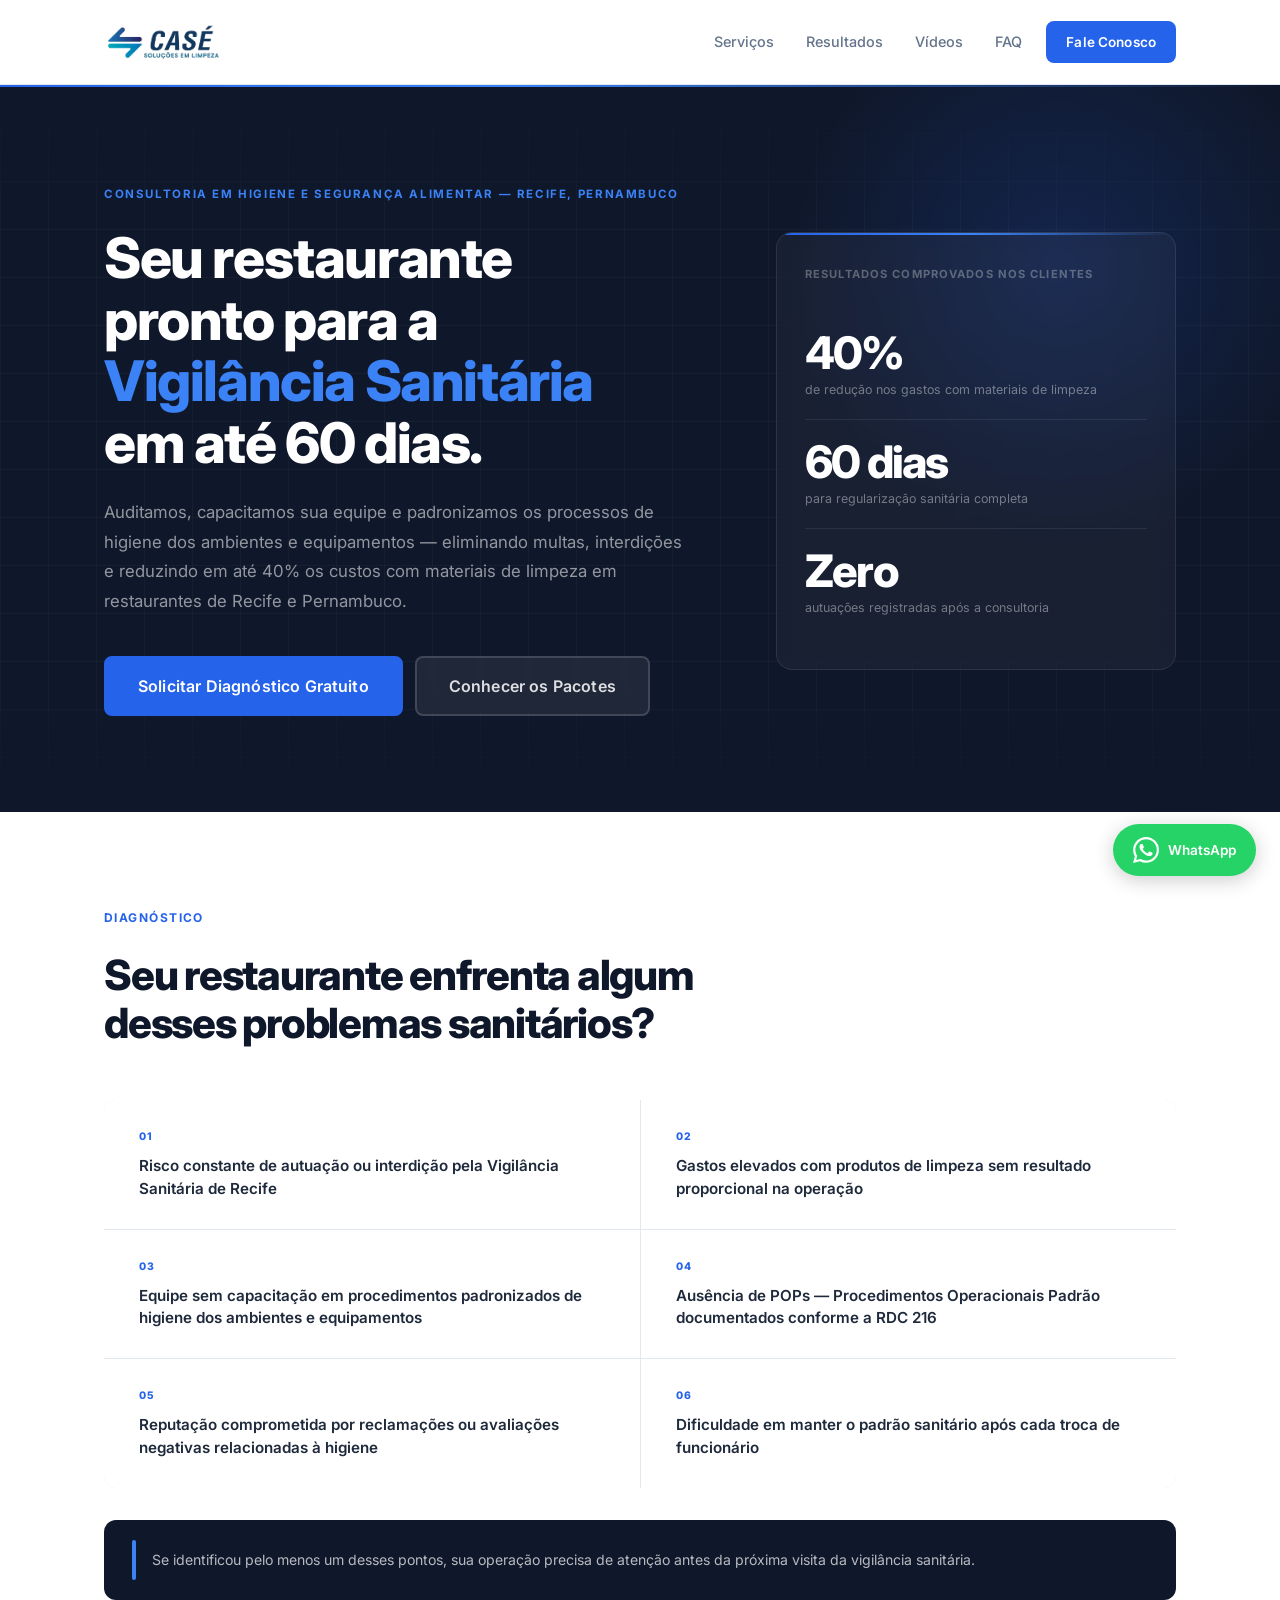
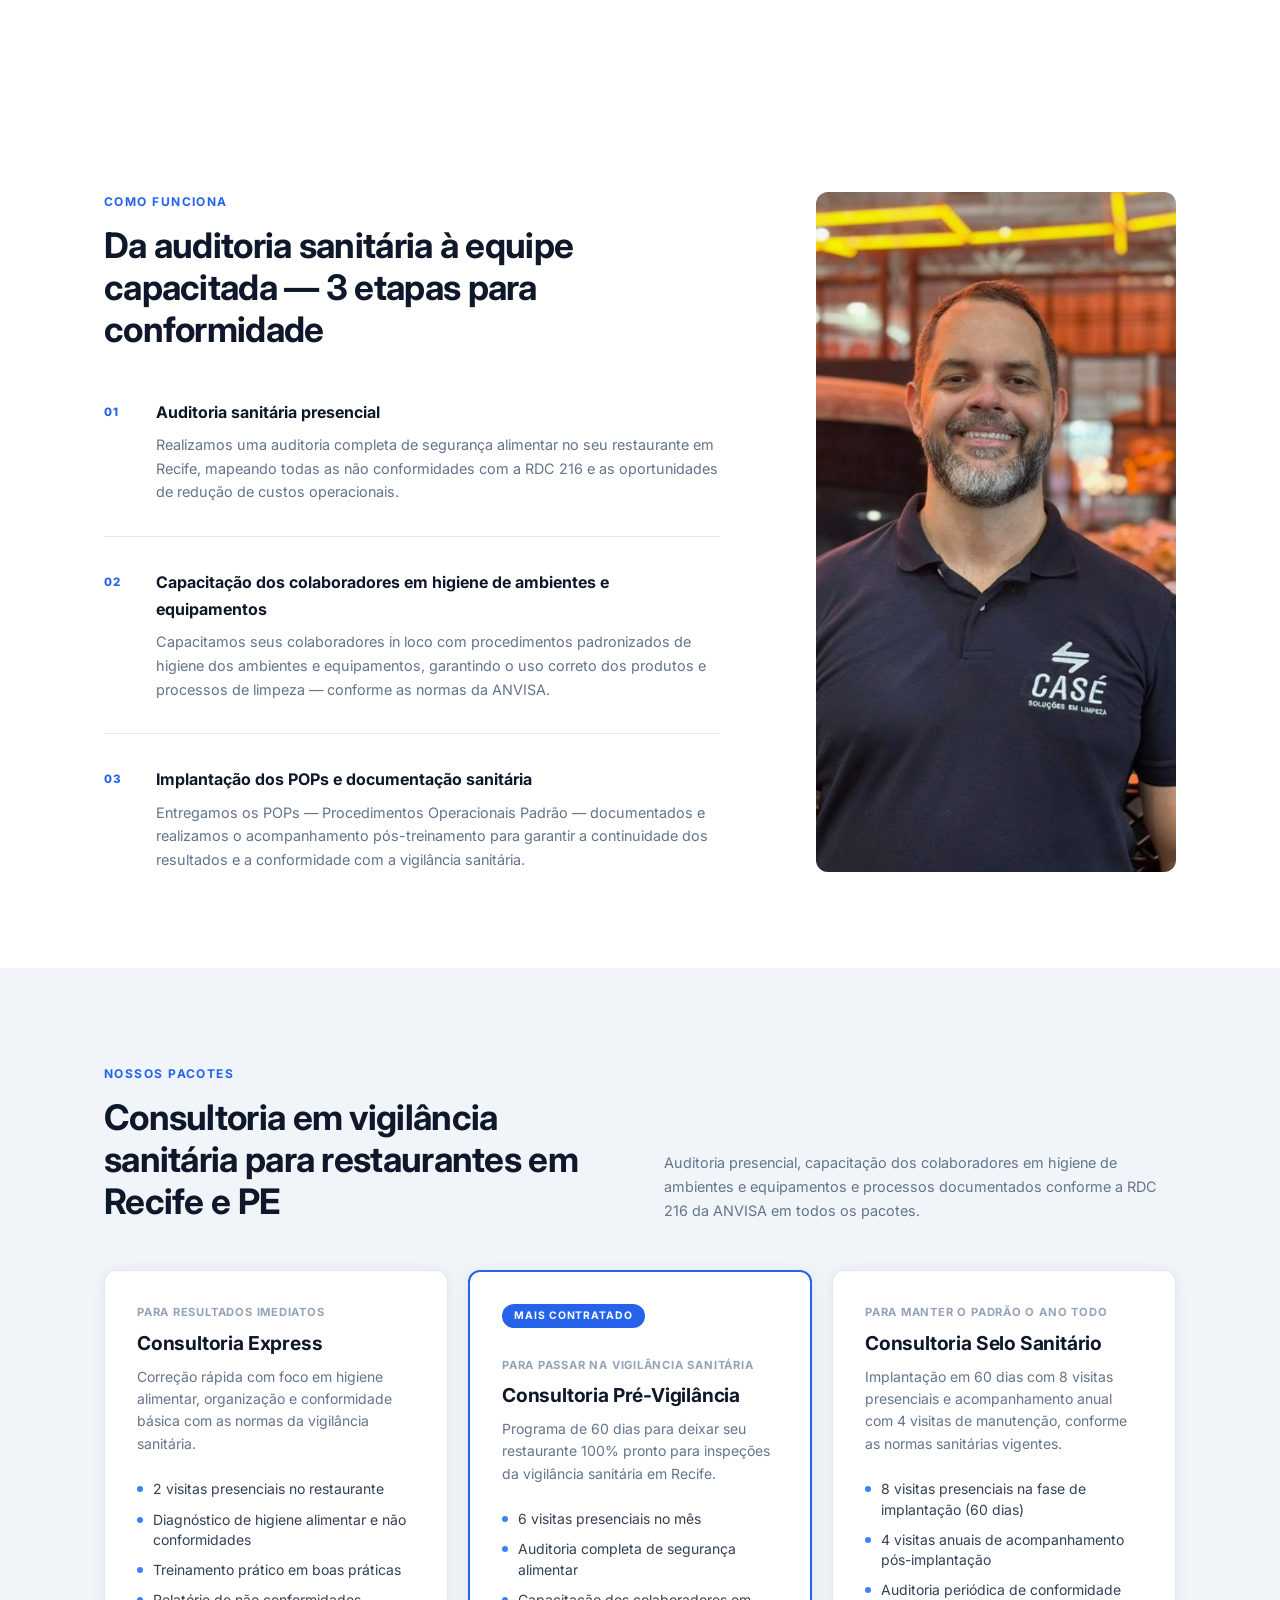
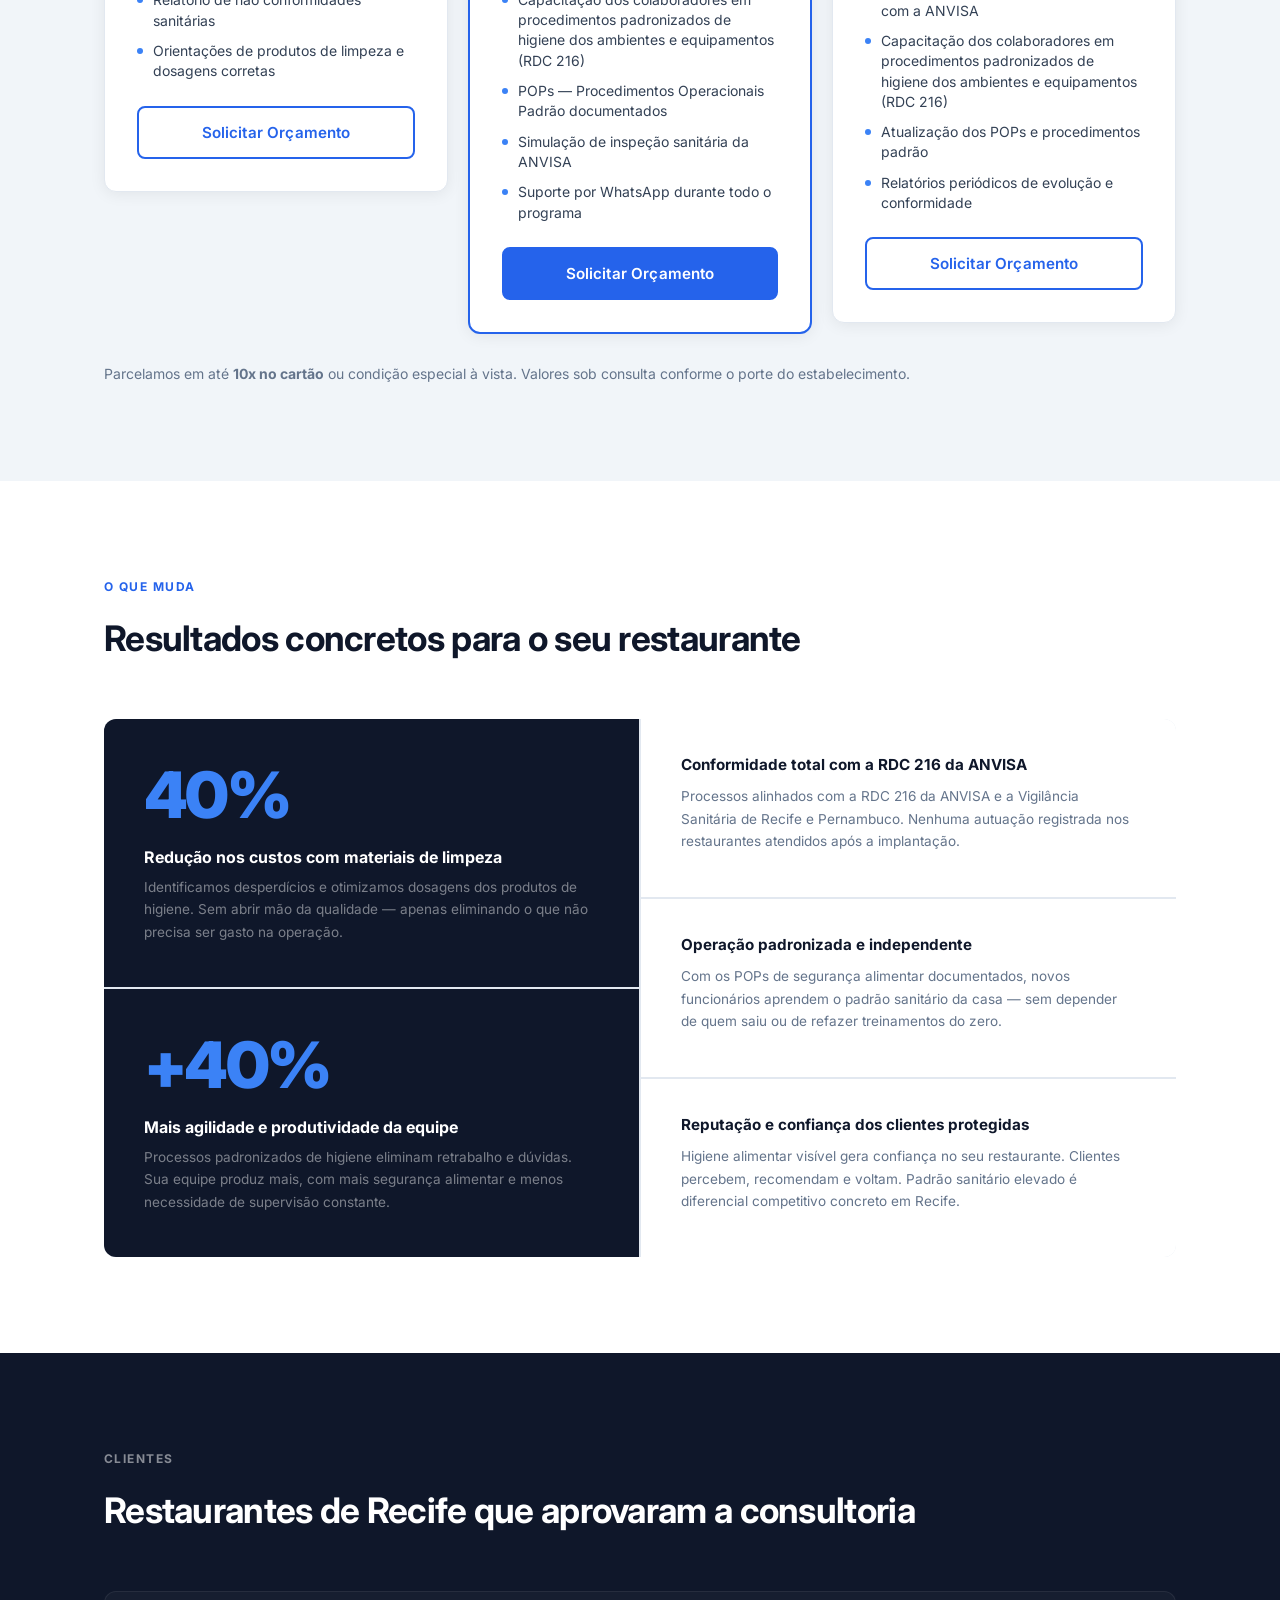
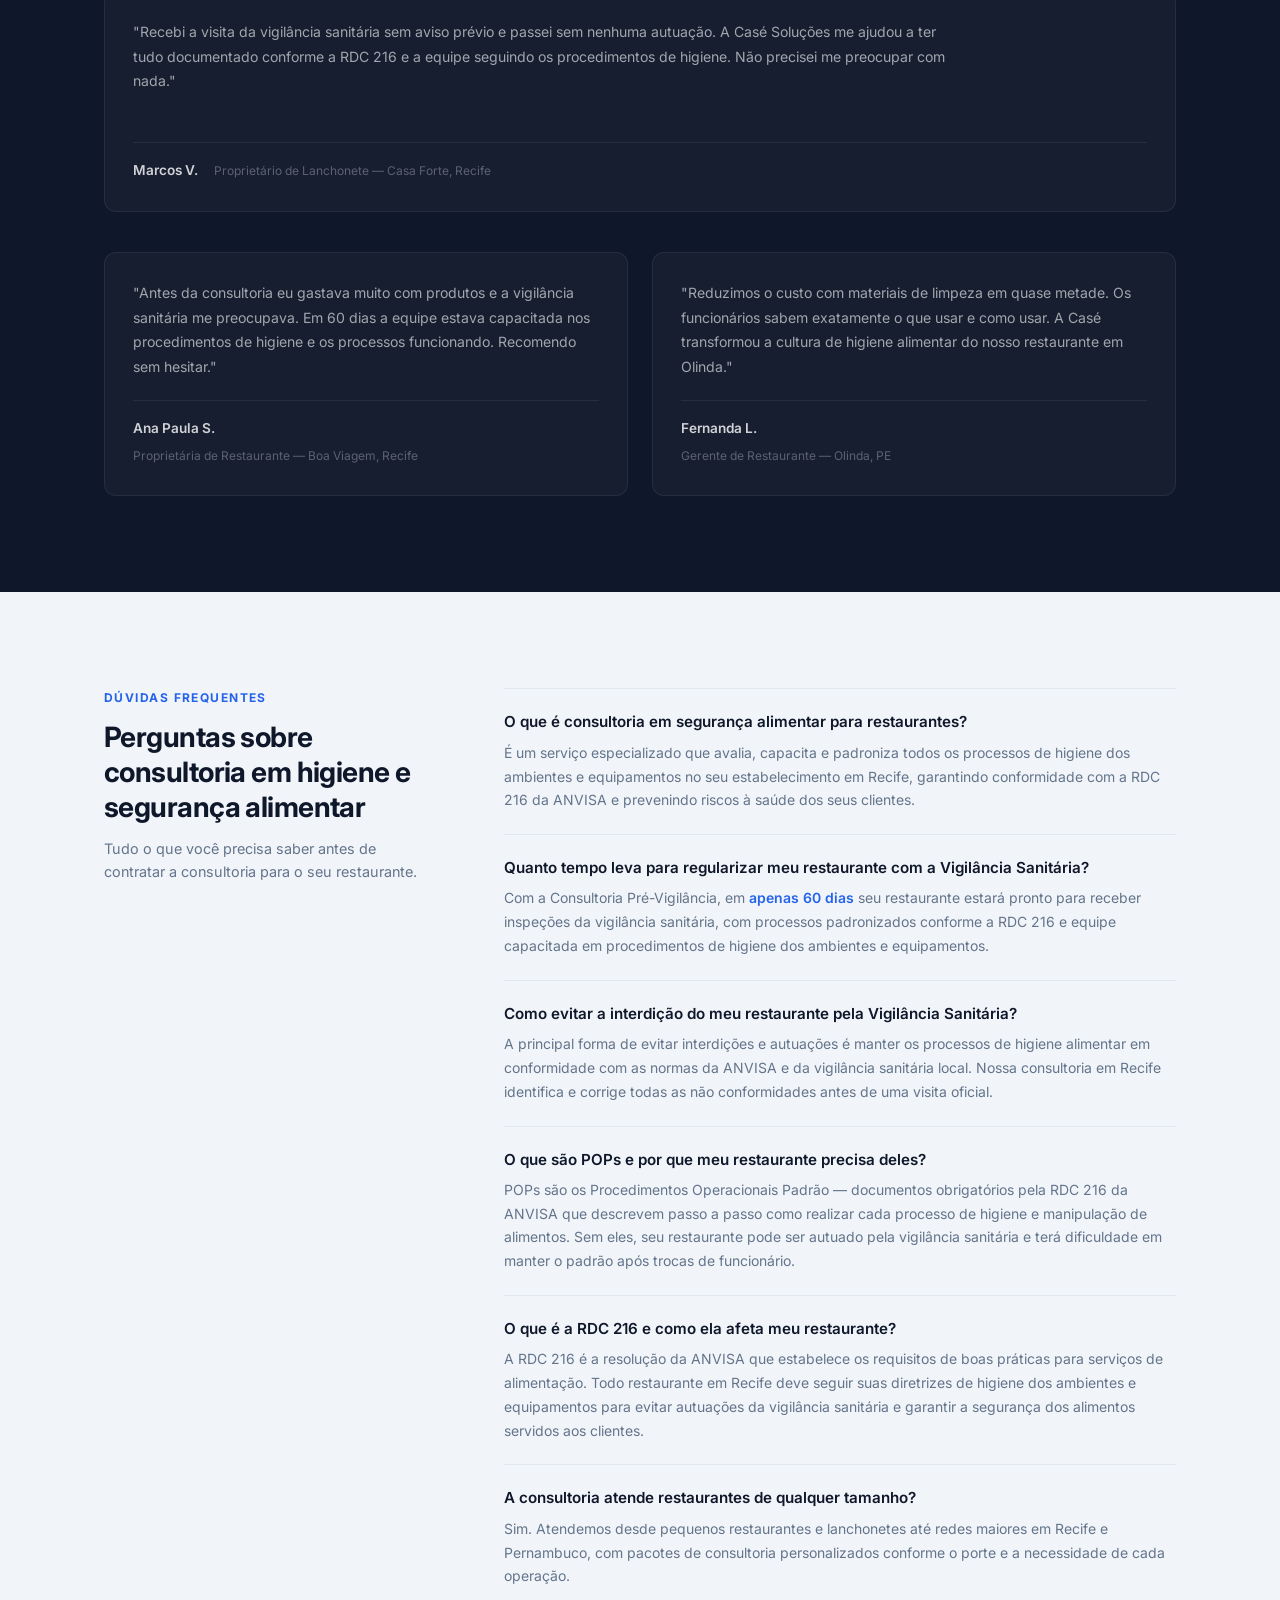
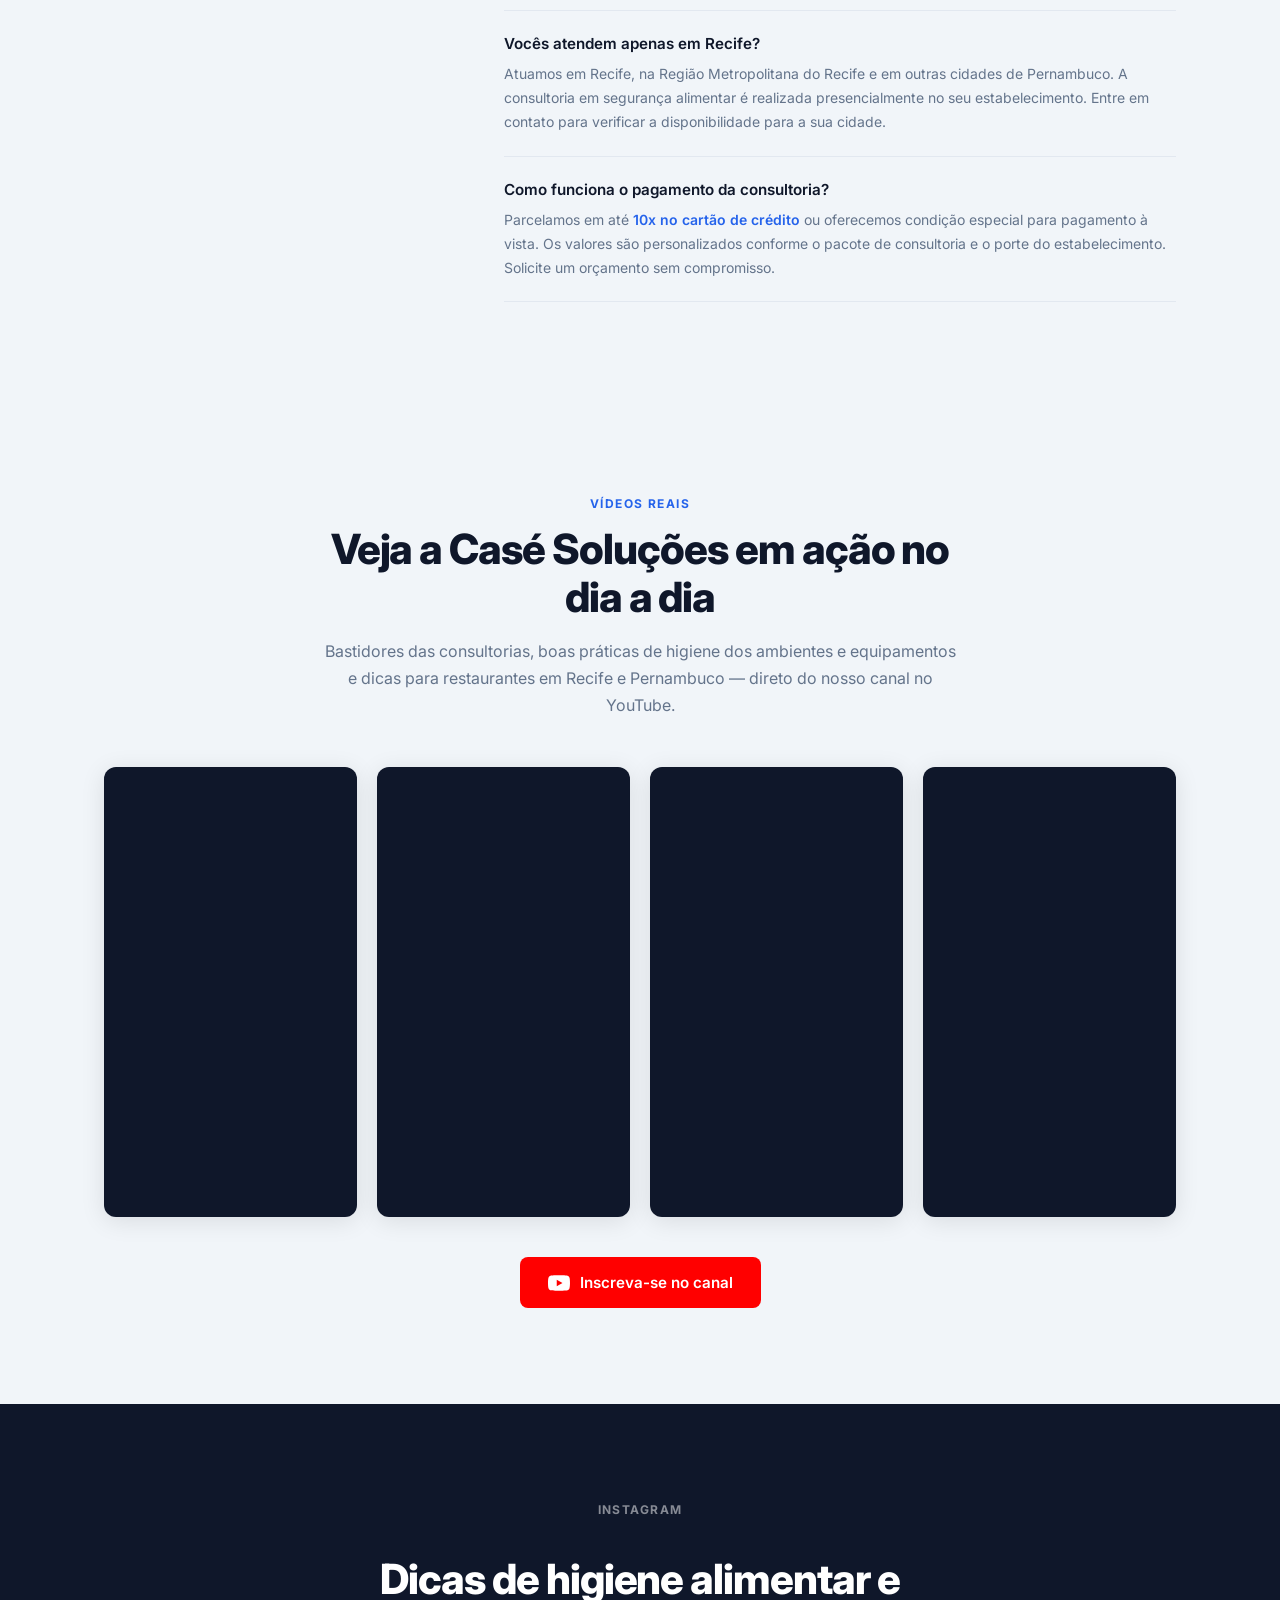
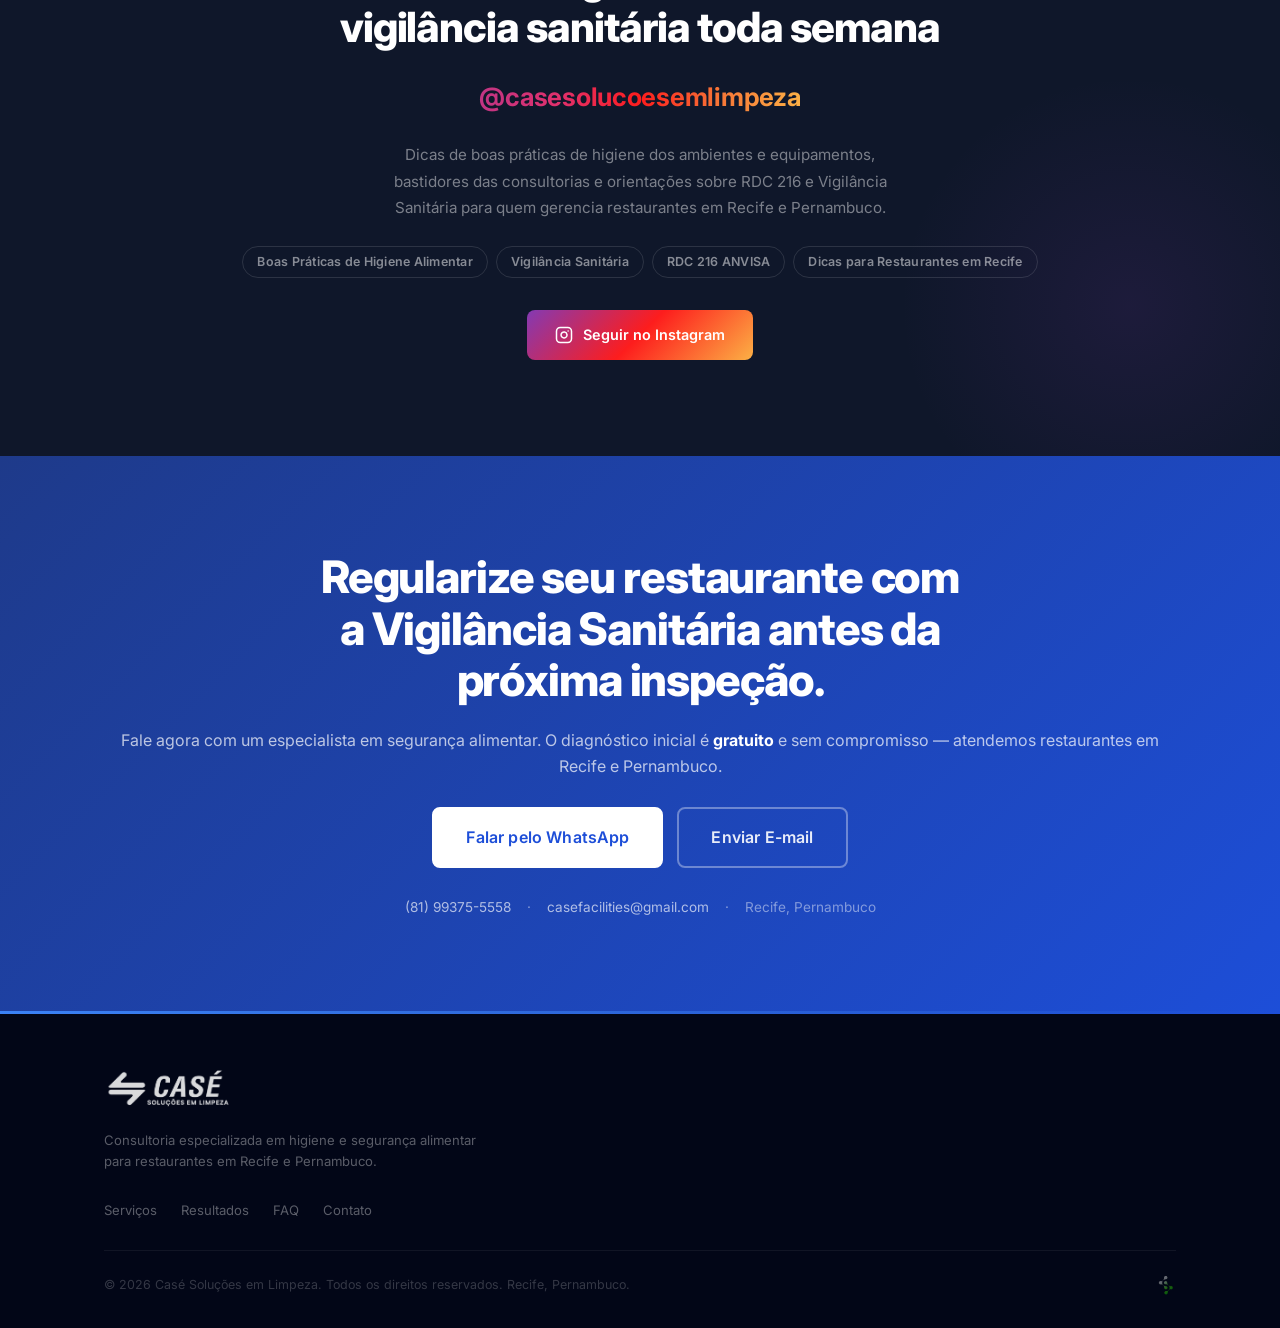
==== commit f5f28a7f: "feat: menu hambúrguer mobile, carrossel de vídeos e ajustes de responsividade - Header mobile com me" ====
--- a/index.html
+++ b/index.html
@@ -213,6 +213,87 @@
   }
   </script>
 
+  <!-- Schema.org: Vídeos (VideoObject) -->
+  <script type="application/ld+json">
+  {
+    "@context": "https://schema.org",
+    "@graph": [
+      {
+        "@type": "VideoObject",
+        "name": "Limpeza de chapa no restaurante — higienização correta",
+        "description": "Como higienizar a chapa do restaurante do jeito certo: remoção dos resíduos ainda morna, desengordurante na diluição correta, ação mecânica com fibra adequada e secagem completa. Padrão de limpeza que evita contaminação cruzada e aumenta a vida útil do equipamento.",
+        "thumbnailUrl": "https://i.ytimg.com/vi/oby16nbcaQY/hqdefault.jpg",
+        "uploadDate": "2026-05-25T11:00:33-07:00",
+        "duration": "PT2M13S",
+        "contentUrl": "https://www.youtube.com/watch?v=oby16nbcaQY",
+        "embedUrl": "https://www.youtube.com/embed/oby16nbcaQY",
+        "publisher": {
+          "@type": "Organization",
+          "name": "Casé Soluções em Limpeza",
+          "logo": {
+            "@type": "ImageObject",
+            "url": "https://www.casesolucoesemlimpeza.com.br/logo.png"
+          }
+        }
+      },
+      {
+        "@type": "VideoObject",
+        "name": "Consultoria de higiene é necessária no seu restaurante?",
+        "description": "Limpeza não é opinião, é procedimento. Quando você acha que está limpo mas não está, quem paga é o cliente — e depois a fiscalização. Veja por que a consultoria de higiene evita multas, perda de clientes e problemas com a Vigilância Sanitária.",
+        "thumbnailUrl": "https://i.ytimg.com/vi/M7cMYMrWpzY/hqdefault.jpg",
+        "uploadDate": "2026-05-27T11:00:04-07:00",
+        "duration": "PT32S",
+        "contentUrl": "https://www.youtube.com/watch?v=M7cMYMrWpzY",
+        "embedUrl": "https://www.youtube.com/embed/M7cMYMrWpzY",
+        "publisher": {
+          "@type": "Organization",
+          "name": "Casé Soluções em Limpeza",
+          "logo": {
+            "@type": "ImageObject",
+            "url": "https://www.casesolucoesemlimpeza.com.br/logo.png"
+          }
+        }
+      },
+      {
+        "@type": "VideoObject",
+        "name": "Quando a Vigilância Sanitária vai embora do seu restaurante?",
+        "description": "A Vigilância Sanitária não persegue restaurante, ela encontra erros: gordura acumulada, limpeza sem padrão, contaminação cruzada e processos improvisados. Se o fiscal voltar hoje, seu restaurante passa ou trava? Veja como organizar a limpeza e criar padrão.",
+        "thumbnailUrl": "https://i.ytimg.com/vi/j72gncvP8Ug/hqdefault.jpg",
+        "uploadDate": "2026-06-01T11:00:04-07:00",
+        "duration": "PT49S",
+        "contentUrl": "https://www.youtube.com/watch?v=j72gncvP8Ug",
+        "embedUrl": "https://www.youtube.com/embed/j72gncvP8Ug",
+        "publisher": {
+          "@type": "Organization",
+          "name": "Casé Soluções em Limpeza",
+          "logo": {
+            "@type": "ImageObject",
+            "url": "https://www.casesolucoesemlimpeza.com.br/logo.png"
+          }
+        }
+      },
+      {
+        "@type": "VideoObject",
+        "name": "Como a Consultoria Express pode ajudar o seu restaurante",
+        "description": "Seu restaurante não precisa viver com medo da Vigilância Sanitária — precisa da auditoria certa, no momento certo. Conheça os 3 caminhos da Casé Soluções: Consultoria Express, Selo Sanitário e Pré-Vigilância Sanitária, cada um para uma realidade diferente.",
+        "thumbnailUrl": "https://i.ytimg.com/vi/7d9cmTgXyz4/hqdefault.jpg",
+        "uploadDate": "2026-05-22T14:30:01-07:00",
+        "duration": "PT31S",
+        "contentUrl": "https://www.youtube.com/watch?v=7d9cmTgXyz4",
+        "embedUrl": "https://www.youtube.com/embed/7d9cmTgXyz4",
+        "publisher": {
+          "@type": "Organization",
+          "name": "Casé Soluções em Limpeza",
+          "logo": {
+            "@type": "ImageObject",
+            "url": "https://www.casesolucoesemlimpeza.com.br/logo.png"
+          }
+        }
+      }
+    ]
+  }
+  </script>
+
   <link rel="icon" type="image/png" href="favicon-case.png" />
   <link rel="apple-touch-icon" href="favicon-case.png" />
   <link rel="preload" href="logo.png" as="image" />
@@ -233,12 +314,20 @@
       <a href="/" class="logo" aria-label="Casé Soluções em Limpeza - Início">
         <img src="logo.png" alt="Casé Soluções em Limpeza" height="48" />
       </a>
-      <nav class="header__nav" aria-label="Navegação principal">
+      <nav class="header__nav" id="header-nav" aria-label="Navegação principal">
         <a href="#servicos">Serviços</a>
         <a href="#resultados">Resultados</a>
+        <a href="#videos">Vídeos</a>
         <a href="#faq">FAQ</a>
+      </nav>
+      <div class="header__actions">
         <a href="#contato" class="btn btn--primary btn--sm">Fale Conosco</a>
-      </nav>
+        <button class="header__toggle" type="button" aria-label="Abrir menu de navegação" aria-expanded="false" aria-controls="header-nav">
+          <span class="header__toggle-bar"></span>
+          <span class="header__toggle-bar"></span>
+          <span class="header__toggle-bar"></span>
+        </button>
+      </div>
     </div>
   </header>
 
@@ -610,7 +699,9 @@
           <div class="video-card">
             <iframe
               src="https://www.youtube-nocookie.com/embed/oby16nbcaQY"
-              title="Vídeo da Casé Soluções no YouTube"
+              title="Limpeza de chapa no restaurante — higienização correta | Casé Soluções"
+              width="560"
+              height="315"
               loading="lazy"
               frameborder="0"
               allow="accelerometer; autoplay; clipboard-write; encrypted-media; gyroscope; picture-in-picture; web-share"
@@ -621,7 +712,9 @@
           <div class="video-card">
             <iframe
               src="https://www.youtube-nocookie.com/embed/M7cMYMrWpzY"
-              title="Vídeo da Casé Soluções no YouTube"
+              title="Consultoria de higiene é necessária no seu restaurante? | Casé Soluções"
+              width="560"
+              height="315"
               loading="lazy"
               frameborder="0"
               allow="accelerometer; autoplay; clipboard-write; encrypted-media; gyroscope; picture-in-picture; web-share"
@@ -632,7 +725,9 @@
           <div class="video-card">
             <iframe
               src="https://www.youtube-nocookie.com/embed/j72gncvP8Ug"
-              title="Vídeo da Casé Soluções no YouTube"
+              title="Quando a Vigilância Sanitária vai embora do seu restaurante? | Casé Soluções"
+              width="560"
+              height="315"
               loading="lazy"
               frameborder="0"
               allow="accelerometer; autoplay; clipboard-write; encrypted-media; gyroscope; picture-in-picture; web-share"
@@ -643,7 +738,9 @@
           <div class="video-card">
             <iframe
               src="https://www.youtube-nocookie.com/embed/7d9cmTgXyz4"
-              title="Vídeo da Casé Soluções no YouTube"
+              title="Como a Consultoria Express pode ajudar o seu restaurante | Casé Soluções"
+              width="560"
+              height="315"
               loading="lazy"
               frameborder="0"
               allow="accelerometer; autoplay; clipboard-write; encrypted-media; gyroscope; picture-in-picture; web-share"
@@ -788,5 +885,39 @@
     <span>WhatsApp</span>
   </a>
 
+  <script>
+    (function () {
+      // ===== Menu hambúrguer (mobile) =====
+      var header = document.querySelector('.header');
+      var toggle = document.querySelector('.header__toggle');
+      var nav = document.getElementById('header-nav');
+      if (header && toggle && nav) {
+        toggle.addEventListener('click', function () {
+          var open = header.classList.toggle('is-open');
+          toggle.setAttribute('aria-expanded', open ? 'true' : 'false');
+          toggle.setAttribute('aria-label', open ? 'Fechar menu de navegação' : 'Abrir menu de navegação');
+        });
+        nav.querySelectorAll('a').forEach(function (link) {
+          link.addEventListener('click', function () {
+            header.classList.remove('is-open');
+            toggle.setAttribute('aria-expanded', 'false');
+            toggle.setAttribute('aria-label', 'Abrir menu de navegação');
+          });
+        });
+      }
+
+      // ===== WhatsApp flutuante: oculta no CTA final (que já tem botão de WhatsApp) =====
+      var wa = document.querySelector('.whatsapp-float');
+      var ctaFinal = document.querySelector('.cta-final');
+      if (wa && ctaFinal && 'IntersectionObserver' in window) {
+        new IntersectionObserver(function (entries) {
+          entries.forEach(function (entry) {
+            wa.classList.toggle('is-hidden', entry.isIntersecting);
+          });
+        }, { threshold: 0.2 }).observe(ctaFinal);
+      }
+    })();
+  </script>
+
 </body>
 </html>
--- a/styles.css
+++ b/styles.css
@@ -44,6 +44,8 @@
 html {
   scroll-behavior: smooth;
   font-size: 16px;
+  /* compensa o header fixo (67px) ao navegar por âncoras */
+  scroll-padding-top: 80px;
 }
 
 body {
@@ -194,6 +196,43 @@
 
 .header__nav a:not(.btn):hover { color: var(--slate-900); }
 
+/* empurra nav + ações para a direita (desktop) */
+.header__nav { margin-left: auto; }
+
+.header__actions {
+  display: flex;
+  align-items: center;
+  gap: 12px;
+}
+
+/* Botão hambúrguer — escondido no desktop */
+.header__toggle {
+  display: none;
+  flex-direction: column;
+  justify-content: center;
+  gap: 5px;
+  width: 44px;
+  height: 44px;
+  padding: 11px;
+  background: none;
+  border: none;
+  cursor: pointer;
+}
+
+.header__toggle-bar {
+  display: block;
+  width: 100%;
+  height: 2px;
+  background: var(--slate-800);
+  border-radius: 2px;
+  transition: transform 0.25s ease, opacity 0.2s ease;
+}
+
+/* anima para "X" quando aberto */
+.header.is-open .header__toggle-bar:nth-child(1) { transform: translateY(7px) rotate(45deg); }
+.header.is-open .header__toggle-bar:nth-child(2) { opacity: 0; }
+.header.is-open .header__toggle-bar:nth-child(3) { transform: translateY(-7px) rotate(-45deg); }
+
 /* ===== HERO ===== */
 .hero {
   background: var(--slate-900);
@@ -1240,6 +1279,14 @@
   box-shadow: 0 6px 28px rgba(0,0,0,0.25);
 }
 
+/* oculto ao chegar no CTA final (evita sobrepor os botões e duplicar o WhatsApp) */
+.whatsapp-float.is-hidden {
+  opacity: 0;
+  visibility: hidden;
+  transform: translateY(24px);
+  pointer-events: none;
+}
+
 /* ===== RESPONSIVE ===== */
 
 /* — Tablet landscape (1024px) — */
@@ -1269,10 +1316,45 @@
 @media (max-width: 768px) {
   :root { --section-py: 56px; }
 
-  /* Header */
+  /* Header — menu vira dropdown acionado pelo hambúrguer */
   .header { padding: 12px 0; }
-  .header__nav a:not(.btn) { display: none; }
   .logo img { height: 40px; }
+
+  .header__toggle { display: flex; }
+
+  .header__nav {
+    position: absolute;
+    top: 100%;
+    left: 0;
+    right: 0;
+    margin-left: 0;
+    flex-direction: column;
+    align-items: stretch;
+    gap: 0;
+    background: var(--white);
+    border-bottom: 1px solid var(--slate-200);
+    box-shadow: var(--shadow-md);
+    padding: 6px 24px 14px;
+    opacity: 0;
+    visibility: hidden;
+    transform: translateY(-8px);
+    transition: opacity 0.2s ease, transform 0.2s ease, visibility 0.2s ease;
+  }
+
+  .header.is-open .header__nav {
+    opacity: 1;
+    visibility: visible;
+    transform: translateY(0);
+  }
+
+  .header__nav a:not(.btn) {
+    display: block;
+    padding: 14px 4px;
+    font-size: 1rem;
+    color: var(--slate-700);
+    border-bottom: 1px solid var(--slate-100);
+  }
+  .header__nav a:not(.btn):last-child { border-bottom: none; }
 
   /* Hero */
   .hero { padding: 64px 0 56px; }
@@ -1302,8 +1384,23 @@
   .testimonial--featured p { font-size: 1rem; }
   .testimonials__row { grid-template-columns: 1fr; }
 
-  /* Vídeos */
-  .videos__grid { gap: 14px; }
+  /* Vídeos — Shorts verticais viram carrossel horizontal com snap (swipe) */
+  .videos__grid {
+    display: flex;
+    overflow-x: auto;
+    scroll-snap-type: x mandatory;
+    -webkit-overflow-scrolling: touch;
+    scrollbar-width: none;
+    gap: 14px;
+    padding-bottom: 6px;
+  }
+  .videos__grid::-webkit-scrollbar { display: none; }
+
+  .video-card {
+    flex: 0 0 62%;
+    scroll-snap-align: center;
+  }
+
   .videos__btn { width: 100%; justify-content: center; }
 
   /* Instagram */
@@ -1319,9 +1416,9 @@
   /* Footer */
   .footer__bottom { flex-direction: column; align-items: flex-start; gap: 16px; }
 
-  /* WhatsApp */
+  /* WhatsApp — vira ícone compacto e tucado no canto p/ cobrir menos os CTAs */
   .whatsapp-float span { display: none; }
-  .whatsapp-float { padding: 14px; border-radius: 50%; }
+  .whatsapp-float { padding: 13px; border-radius: 50%; bottom: 16px; right: 16px; }
 }
 
 /* — Mobile pequeno (480px) — */
@@ -1334,7 +1431,12 @@
   .hero { padding: 56px 0 48px; }
   .hero__content h1 { font-size: clamp(1.8rem, 8vw, 2.4rem); letter-spacing: -0.02em; }
   .hero__aside-num { font-size: 2rem; }
-  .hero__eyebrow { font-size: 0.65rem; }
+  .hero__eyebrow { font-size: 0.72rem; }
+
+  /* Rótulos/eyebrows: legibilidade mínima no mobile */
+  .problem__num { font-size: 0.72rem; }
+  .plan__tag, .plan__highlight-label { font-size: 0.7rem; }
+  .hero__aside-label { font-size: 0.72rem; }
 
   /* Problem */
   .problem__item { padding: 18px 16px; gap: 8px; }
@@ -1382,4 +1484,12 @@
   .instagram__btn { min-height: 48px; }
   .whatsapp-float { min-height: 52px; min-width: 52px; }
   .faq__item dt { padding: 4px 0; cursor: pointer; }
-}
+
+  /* Área de toque mínima p/ links de texto de contato e rodapé */
+  .cta-final__contact a,
+  .footer__links a {
+    display: inline-flex;
+    align-items: center;
+    min-height: 44px;
+  }
+}
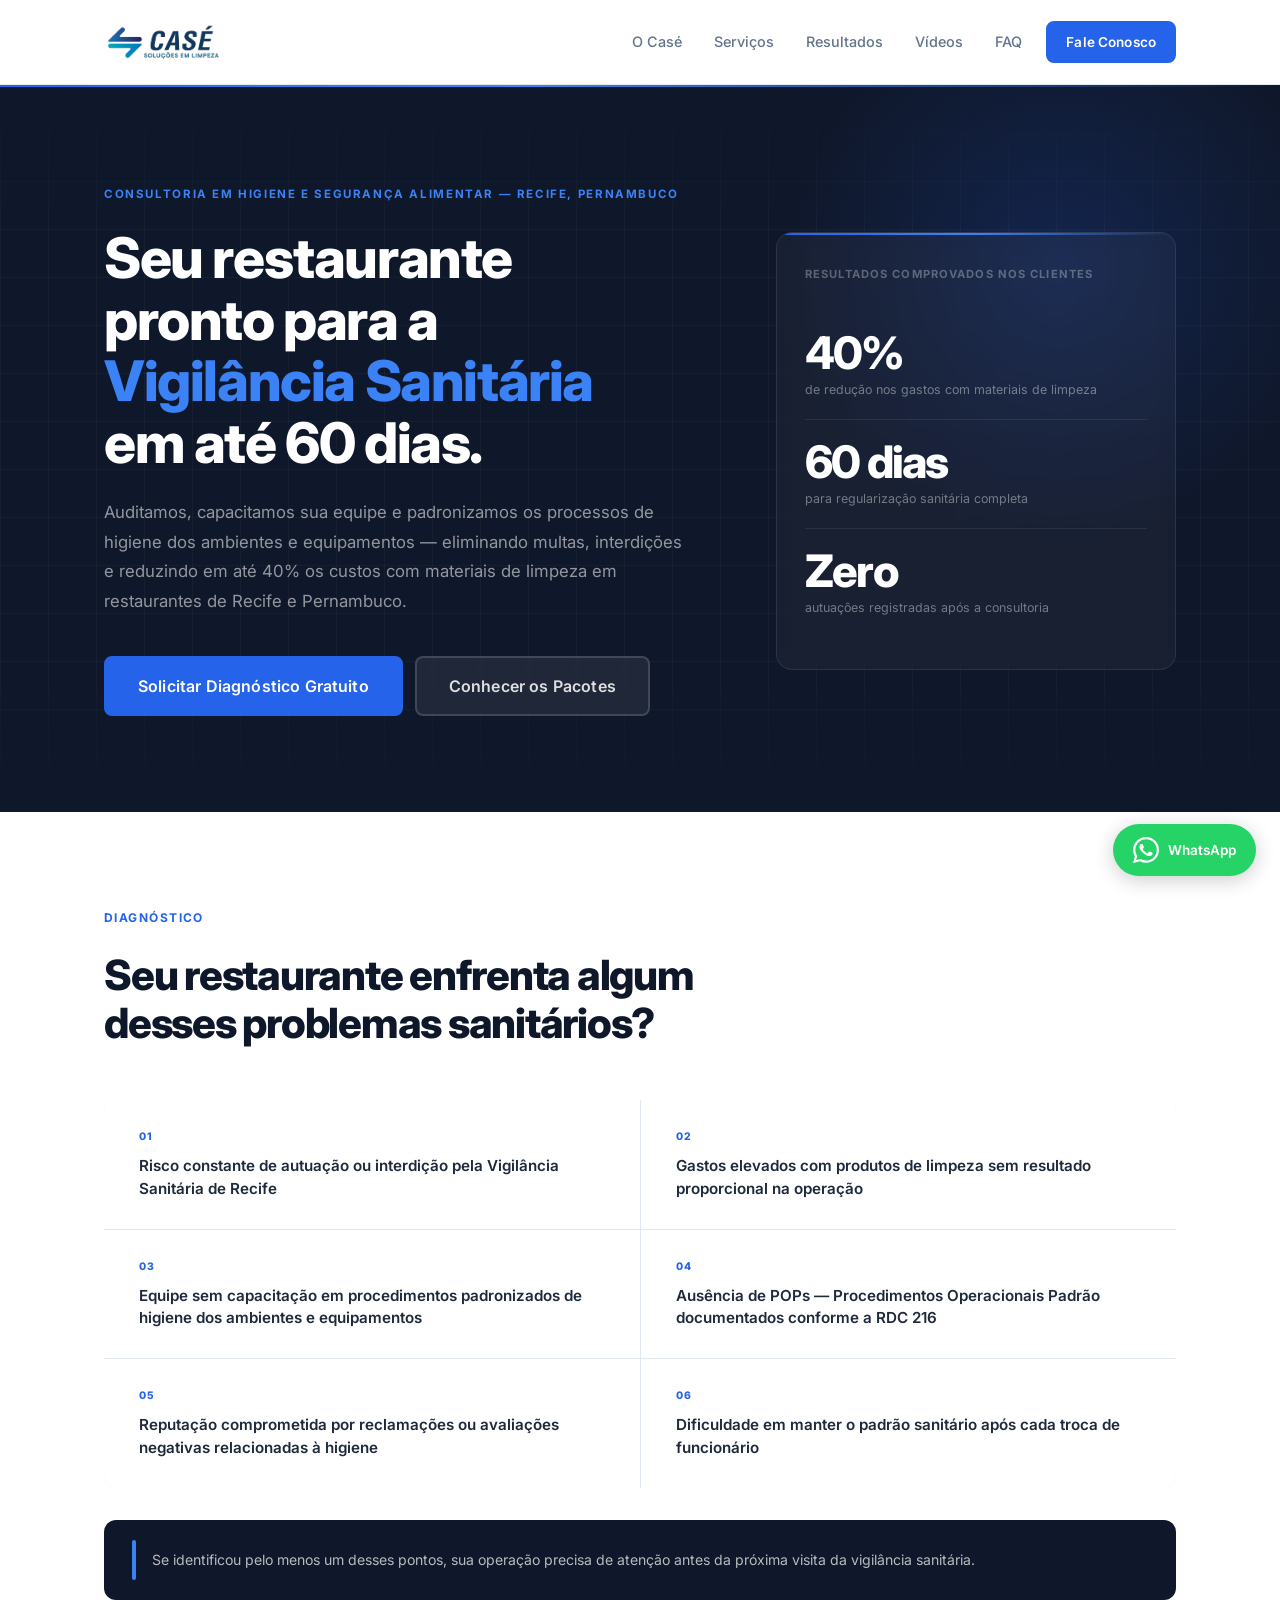
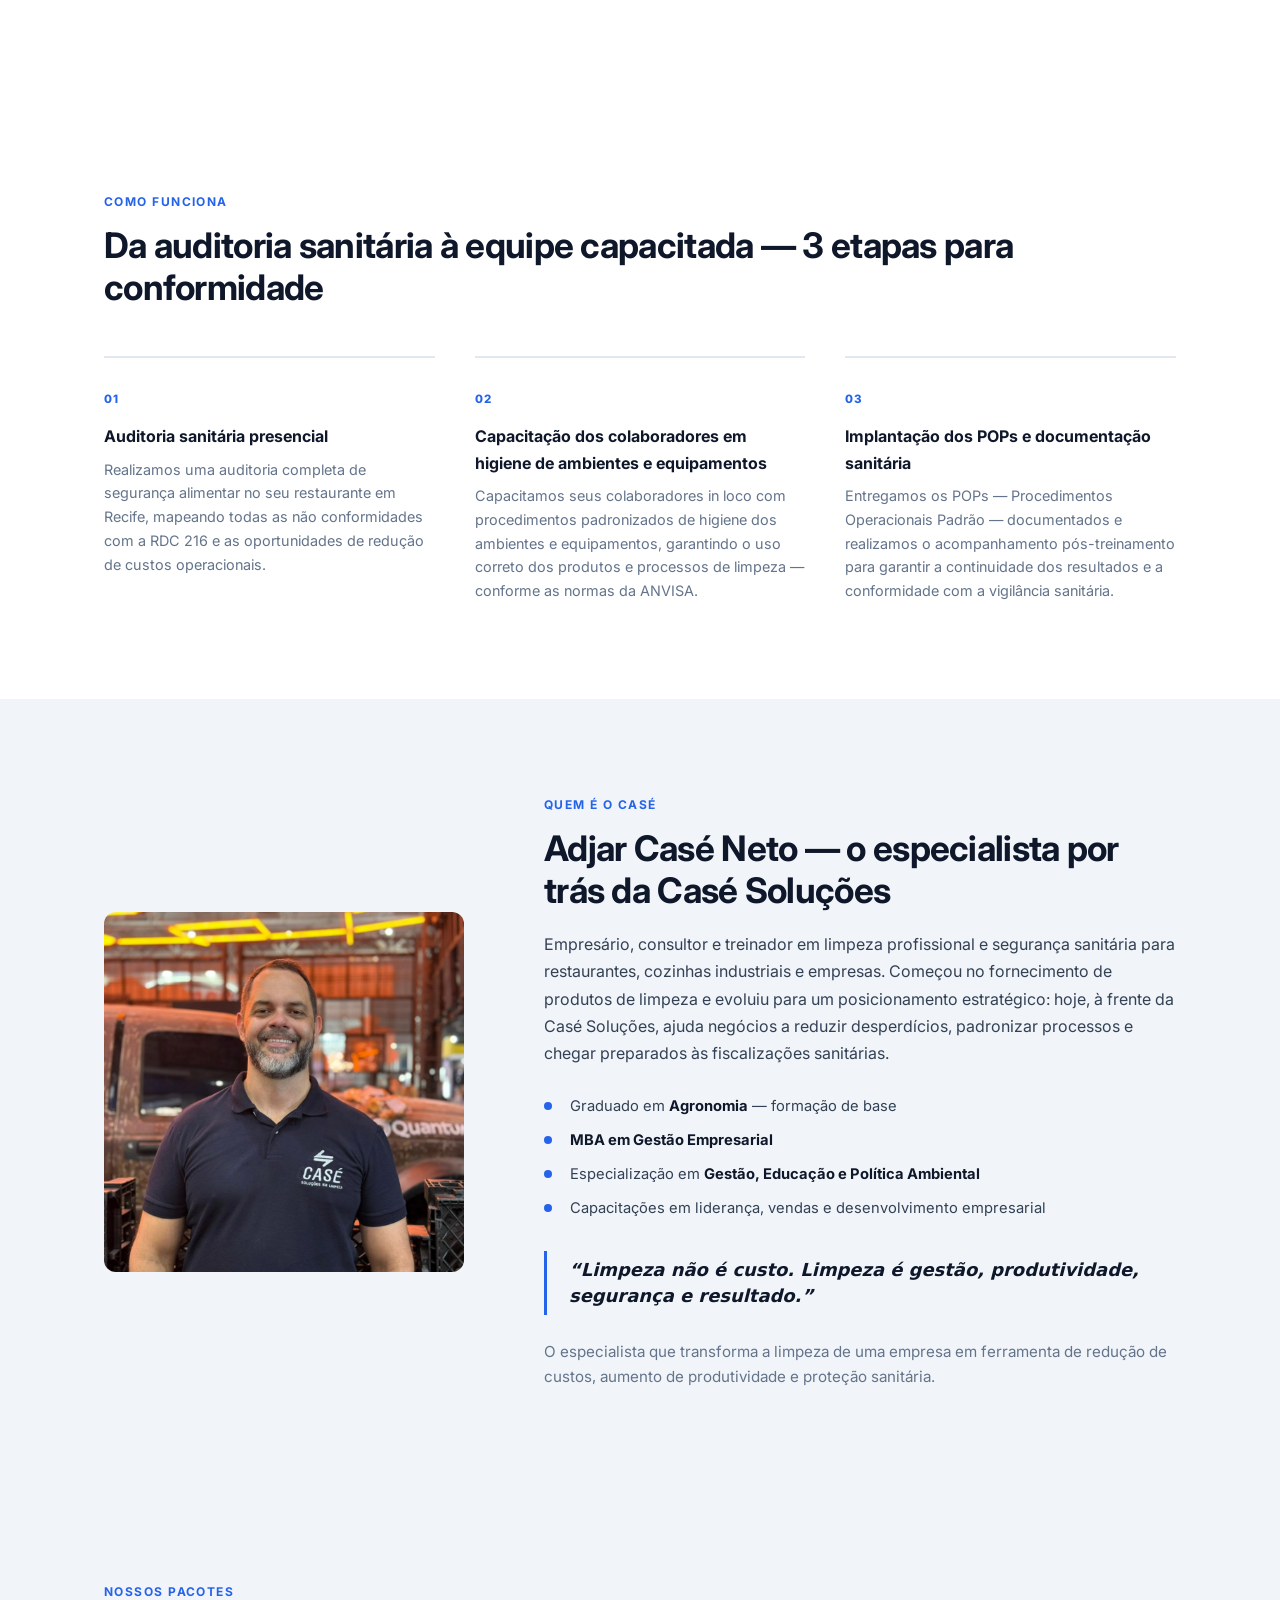
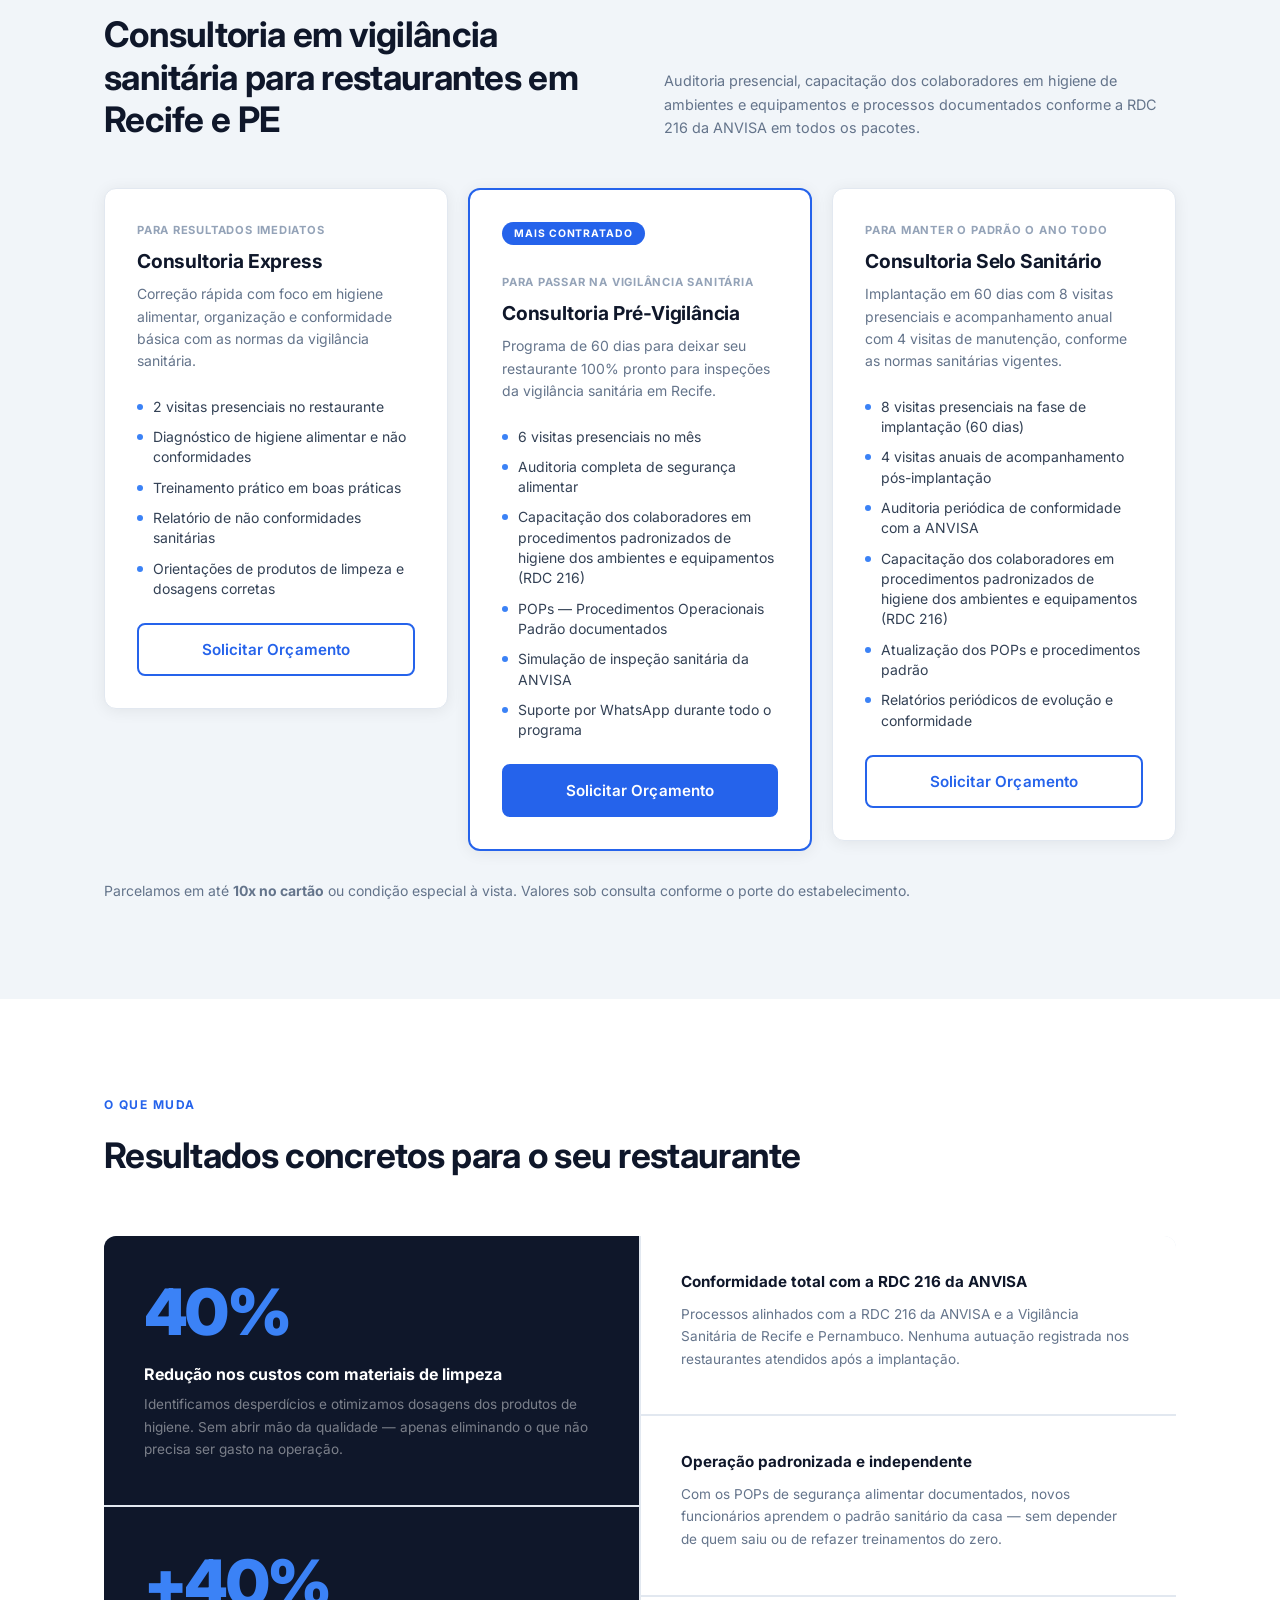
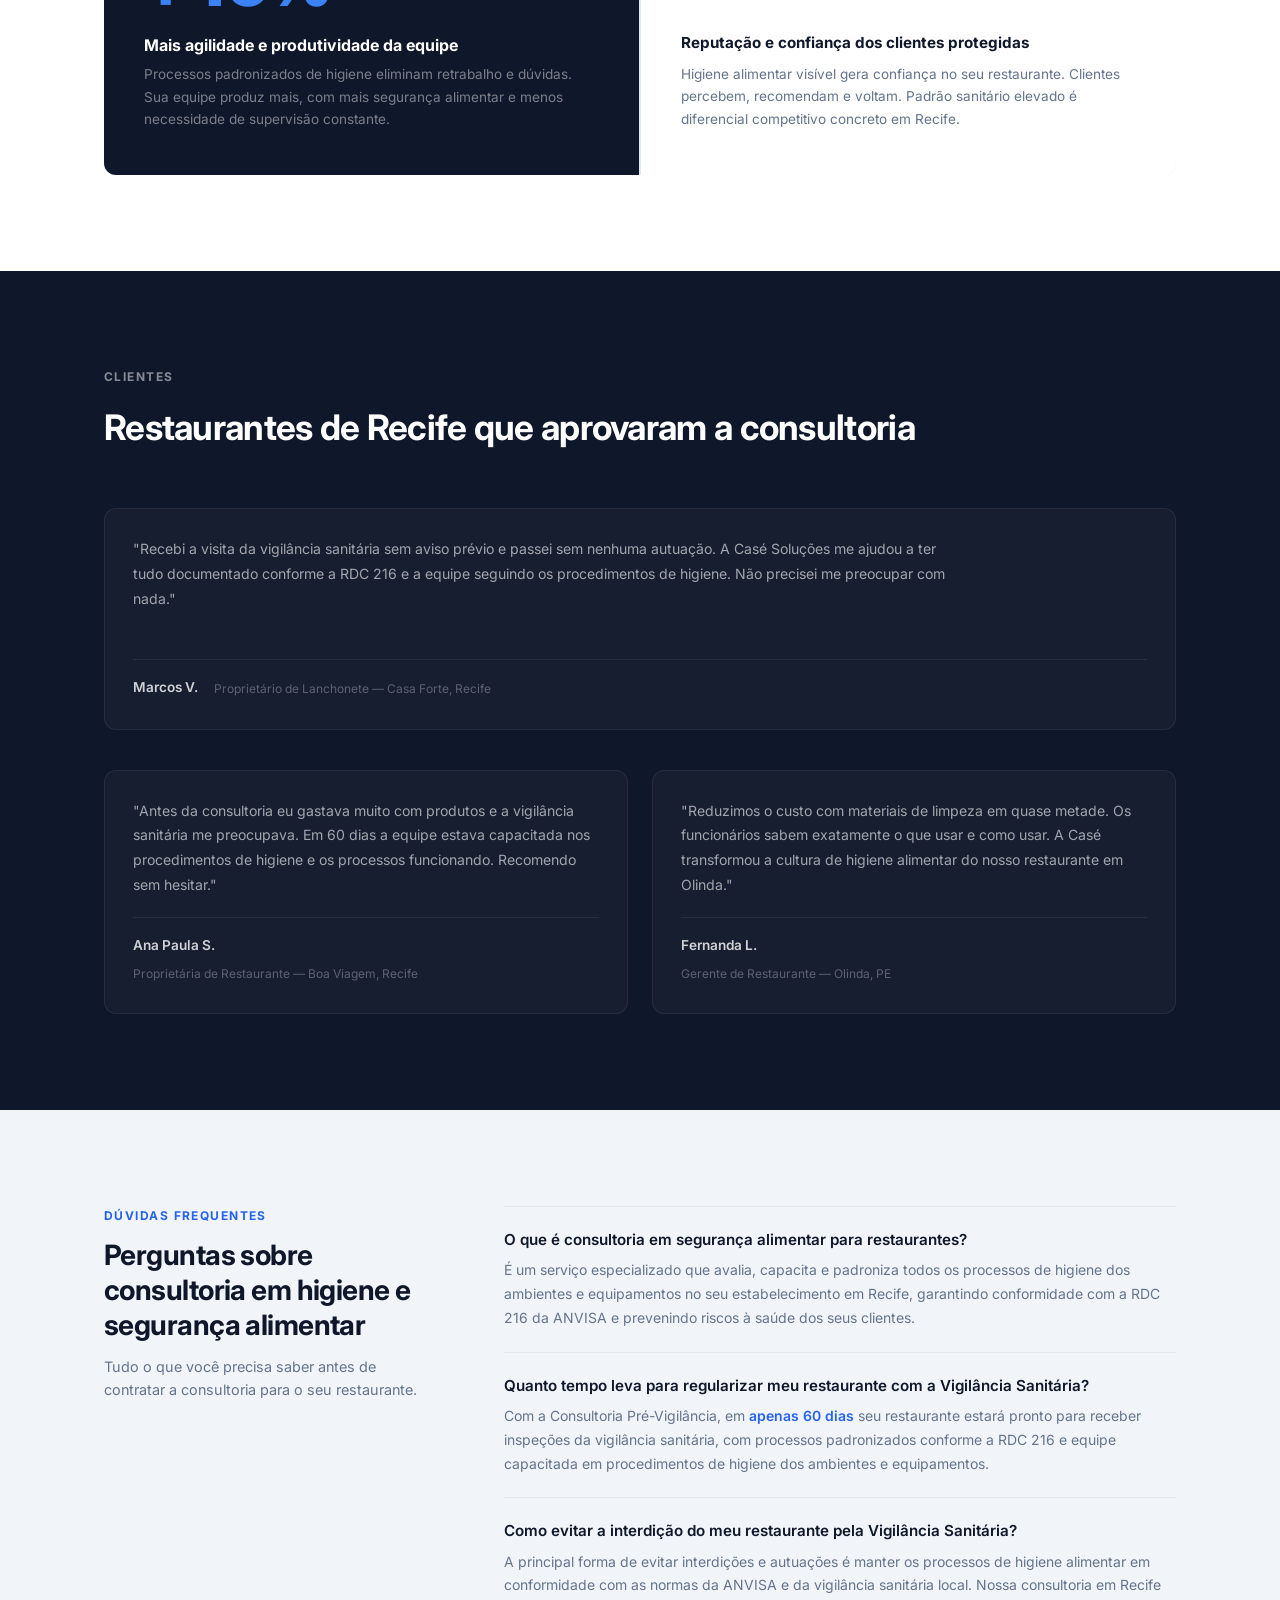
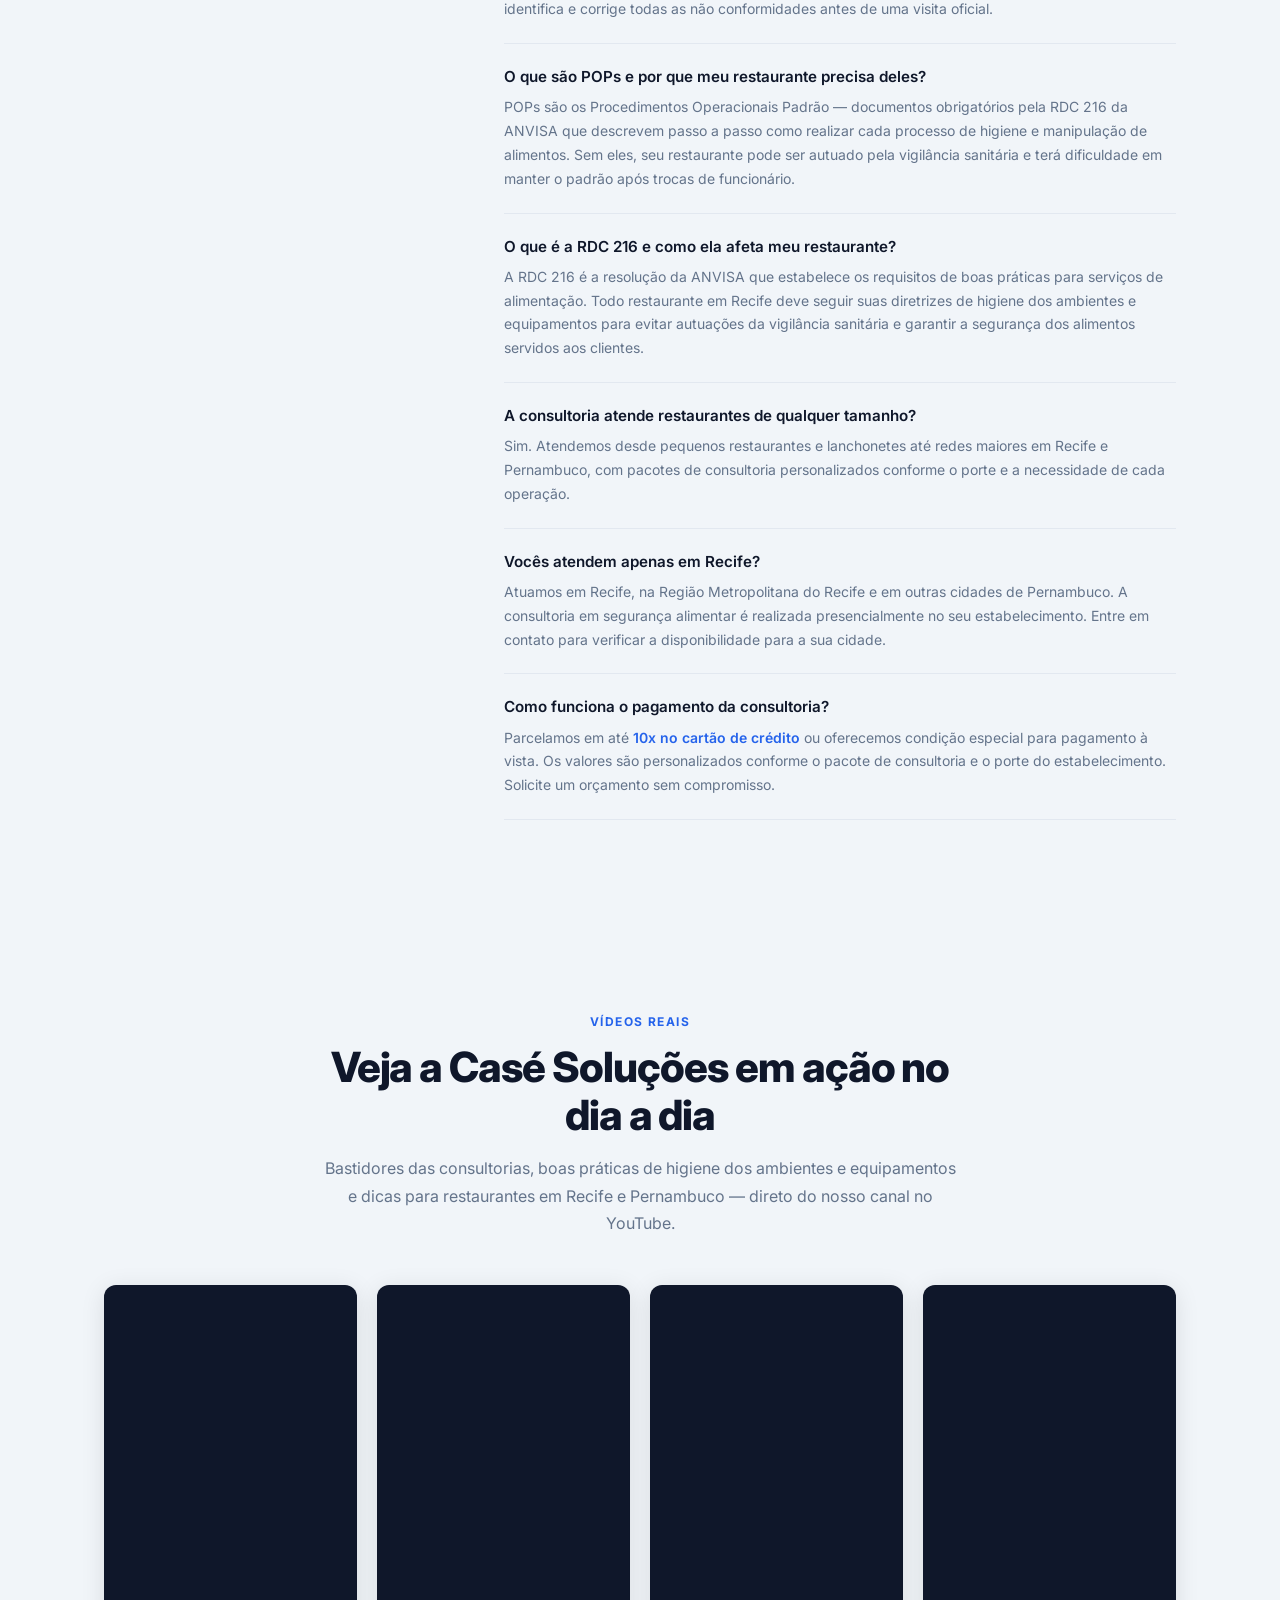
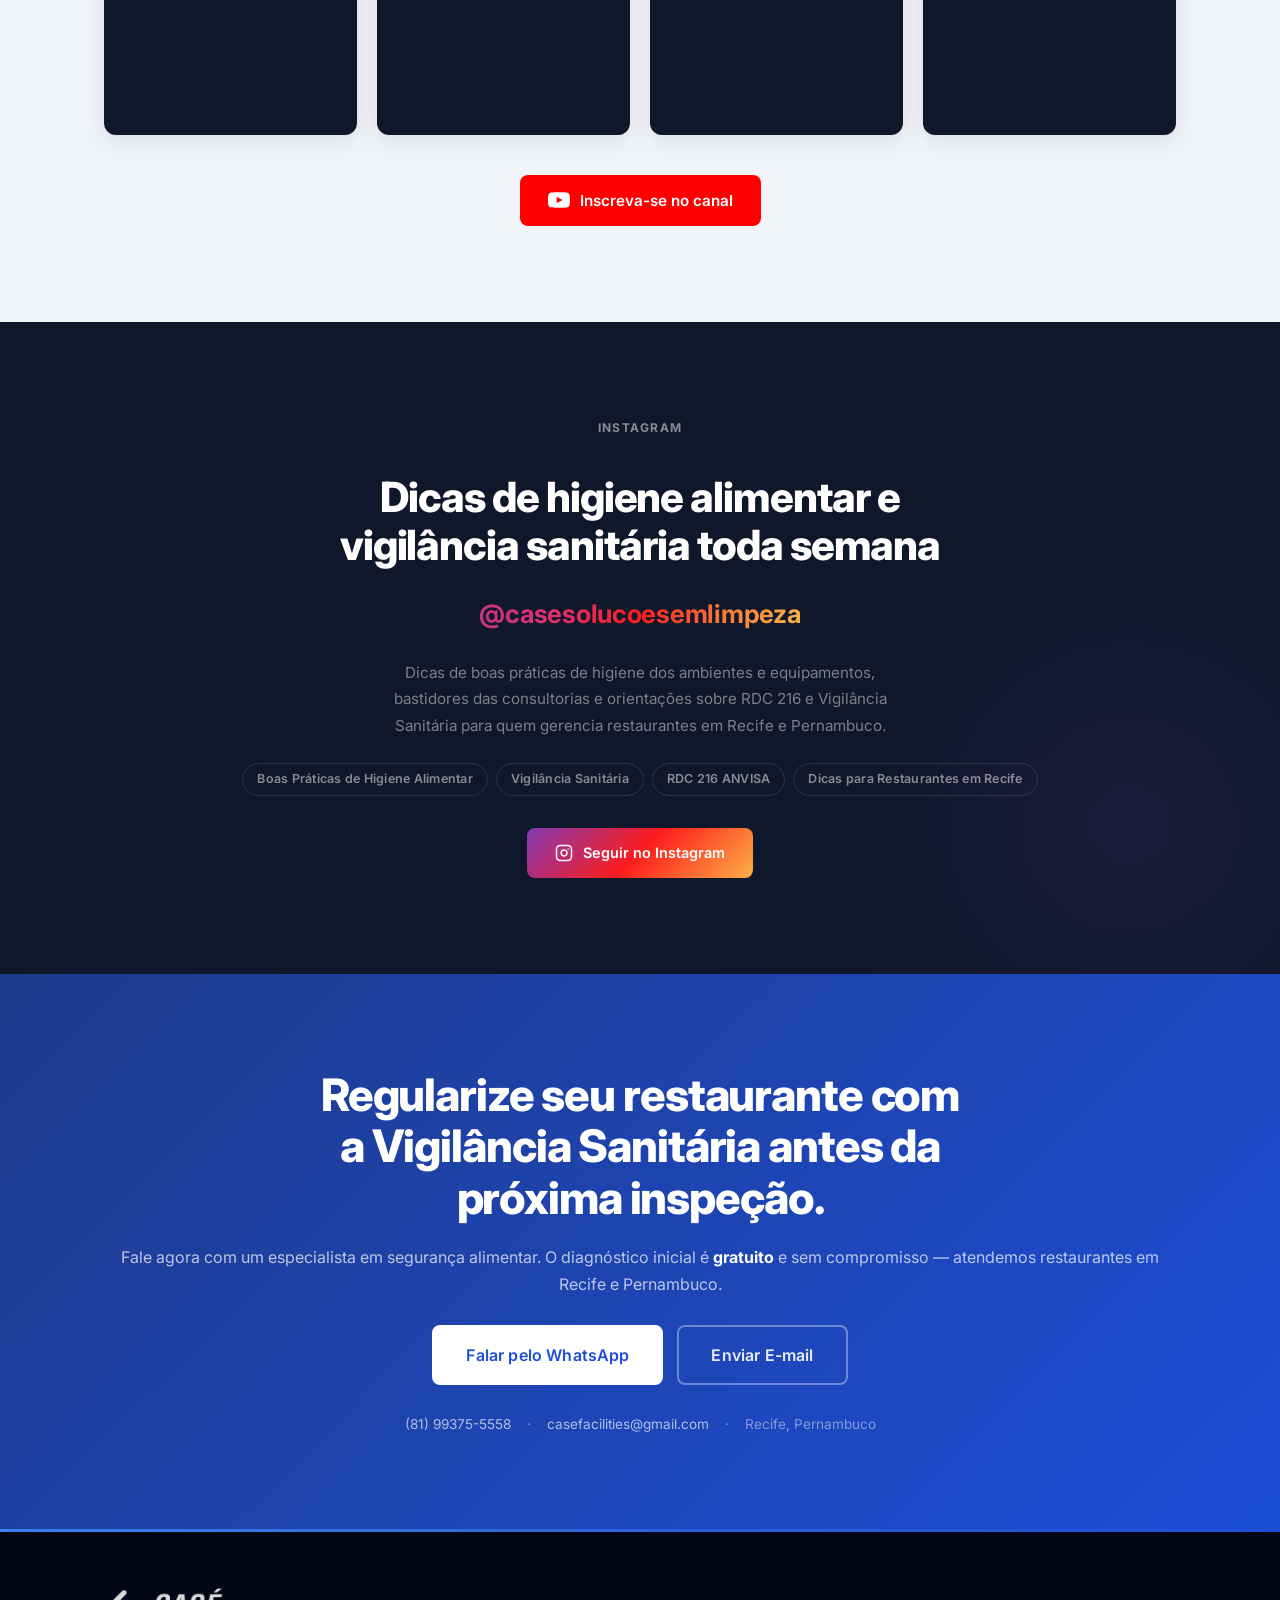
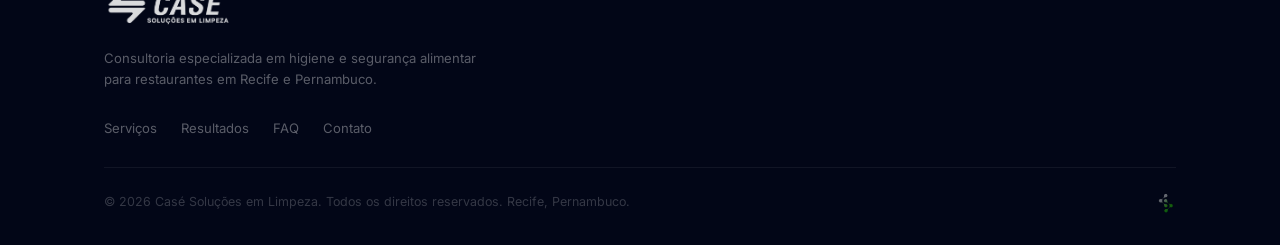
==== commit 43eb4e85: "feat: nova seção "Quem é o Casé" e reajuste do "Como Funciona" Adiciona seção de apresentação de Adj" ====
--- a/index.html
+++ b/index.html
@@ -315,6 +315,7 @@
         <img src="logo.png" alt="Casé Soluções em Limpeza" height="48" />
       </a>
       <nav class="header__nav" id="header-nav" aria-label="Navegação principal">
+        <a href="#quem-e-o-case">O Casé</a>
         <a href="#servicos">Serviços</a>
         <a href="#resultados">Resultados</a>
         <a href="#videos">Vídeos</a>
@@ -462,15 +463,34 @@
             </li>
           </ol>
         </div>
-        <div class="solution__photo">
+      </div>
+    </section>
+
+    <!-- ===== QUEM É O CASÉ ===== -->
+    <section class="about" id="quem-e-o-case" aria-labelledby="about-title" aria-label="Quem é Adjar Casé Neto, especialista à frente da Casé Soluções">
+      <div class="container about__inner">
+        <div class="about__photo">
           <img
             src="foto-case.png"
-            alt="Consultora da Casé Soluções realizando auditoria de higiene alimentar em restaurante — Recife, PE"
+            alt="Adjar Casé Neto, fundador e consultor da Casé Soluções em Limpeza"
             width="480"
             height="480"
             loading="lazy"
             decoding="async"
           />
+        </div>
+        <div class="about__text">
+          <p class="section__label">Quem é o Casé</p>
+          <h2 id="about-title">Adjar Casé Neto — o especialista por trás da Casé Soluções</h2>
+          <p class="about__lead">Empresário, consultor e treinador em limpeza profissional e segurança sanitária para restaurantes, cozinhas industriais e empresas. Começou no fornecimento de produtos de limpeza e evoluiu para um posicionamento estratégico: hoje, à frente da Casé Soluções, ajuda negócios a reduzir desperdícios, padronizar processos e chegar preparados às fiscalizações sanitárias.</p>
+          <ul class="about__creds" aria-label="Formação de Adjar Casé Neto">
+            <li>Graduado em <strong>Agronomia</strong> — formação de base</li>
+            <li><strong>MBA em Gestão Empresarial</strong></li>
+            <li>Especialização em <strong>Gestão, Educação e Política Ambiental</strong></li>
+            <li>Capacitações em liderança, vendas e desenvolvimento empresarial</li>
+          </ul>
+          <blockquote class="about__quote">“Limpeza não é custo. Limpeza é gestão, produtividade, segurança e resultado.”</blockquote>
+          <p class="about__close">O especialista que transforma a limpeza de uma empresa em ferramenta de redução de custos, aumento de produtividade e proteção sanitária.</p>
         </div>
       </div>
     </section>
--- a/styles.css
+++ b/styles.css
@@ -493,10 +493,7 @@
 }
 
 .solution__inner {
-  display: grid;
-  grid-template-columns: 1fr 360px;
-  gap: 96px;
-  align-items: start;
+  display: block;
 }
 
 .solution__text h2 {
@@ -510,20 +507,19 @@
 
 .solution__steps {
   list-style: none;
-  display: flex;
-  flex-direction: column;
+  display: grid;
+  grid-template-columns: repeat(3, 1fr);
+  gap: 40px;
 }
 
 .solution__step {
   display: flex;
-  gap: 28px;
+  flex-direction: column;
+  gap: 14px;
   align-items: flex-start;
-  padding: 32px 0;
-  border-bottom: 1px solid var(--slate-200);
-}
-
-.solution__step:first-child { padding-top: 0; }
-.solution__step:last-child { border-bottom: none; padding-bottom: 0; }
+  padding: 28px 0 0;
+  border-top: 2px solid var(--slate-200);
+}
 
 .step-num {
   font-size: 0.72rem;
@@ -548,20 +544,93 @@
   line-height: 1.65;
 }
 
-/* Foto lateral */
-.solution__photo {
+/* ===== QUEM É O CASÉ ===== */
+.about {
+  padding: var(--section-py) 0;
+  background: var(--slate-100);
+}
+
+.about__inner {
+  display: grid;
+  grid-template-columns: 360px 1fr;
+  gap: 80px;
+  align-items: center;
+}
+
+.about__photo {
   position: relative;
-  align-self: stretch;
-}
-
-.solution__photo img {
+}
+
+.about__photo img {
   width: 100%;
-  height: 100%;
+  height: auto;
+  aspect-ratio: 1 / 1;
   object-fit: cover;
   object-position: center top;
   border-radius: var(--radius);
   display: block;
-  filter: brightness(0.97);
+}
+
+.about__text h2 {
+  font-size: clamp(1.6rem, 3vw, 2.2rem);
+  font-weight: 700;
+  color: var(--slate-900);
+  margin-bottom: 20px;
+  line-height: 1.2;
+  letter-spacing: -0.02em;
+}
+
+.about__lead {
+  font-size: 1rem;
+  color: var(--slate-700);
+  line-height: 1.7;
+  margin-bottom: 28px;
+}
+
+.about__creds {
+  list-style: none;
+  display: flex;
+  flex-direction: column;
+  gap: 12px;
+  margin-bottom: 32px;
+}
+
+.about__creds li {
+  position: relative;
+  padding-left: 26px;
+  font-size: 0.92rem;
+  color: var(--slate-700);
+  line-height: 1.5;
+}
+
+.about__creds li::before {
+  content: "";
+  position: absolute;
+  left: 0;
+  top: 7px;
+  width: 8px;
+  height: 8px;
+  border-radius: 50%;
+  background: var(--blue-600);
+}
+
+.about__creds strong { color: var(--slate-900); font-weight: 700; }
+
+.about__quote {
+  border-left: 3px solid var(--blue-600);
+  padding: 6px 0 6px 22px;
+  margin: 0 0 24px;
+  font-size: 1.12rem;
+  font-weight: 600;
+  font-style: italic;
+  color: var(--slate-900);
+  line-height: 1.45;
+}
+
+.about__close {
+  font-size: 0.95rem;
+  color: var(--slate-500);
+  line-height: 1.65;
 }
 
 /* ===== SERVICES ===== */
@@ -1301,9 +1370,12 @@
 
   .services__header { grid-template-columns: 1fr; gap: 12px; }
 
-  .solution__inner { grid-template-columns: 1fr; gap: 48px; }
-  .solution__photo { max-height: 420px; }
-  .solution__photo img { object-position: center 20%; }
+  .solution__steps { grid-template-columns: 1fr; gap: 0; }
+  .solution__step { padding: 28px 0; }
+  .solution__step:first-child { padding-top: 0; border-top: none; }
+
+  .about__inner { grid-template-columns: 1fr; gap: 40px; }
+  .about__photo { max-width: 340px; }
 
   .results__layout { grid-template-columns: 1fr; }
 
@@ -1447,8 +1519,7 @@
   .plan { padding: 24px 20px; }
 
   /* Solution */
-  .solution__step { gap: 16px; }
-  .solution__photo { max-height: 320px; }
+  .solution__step { gap: 12px; }
 
   /* Results */
   .result__big-num { font-size: 2.4rem; }
